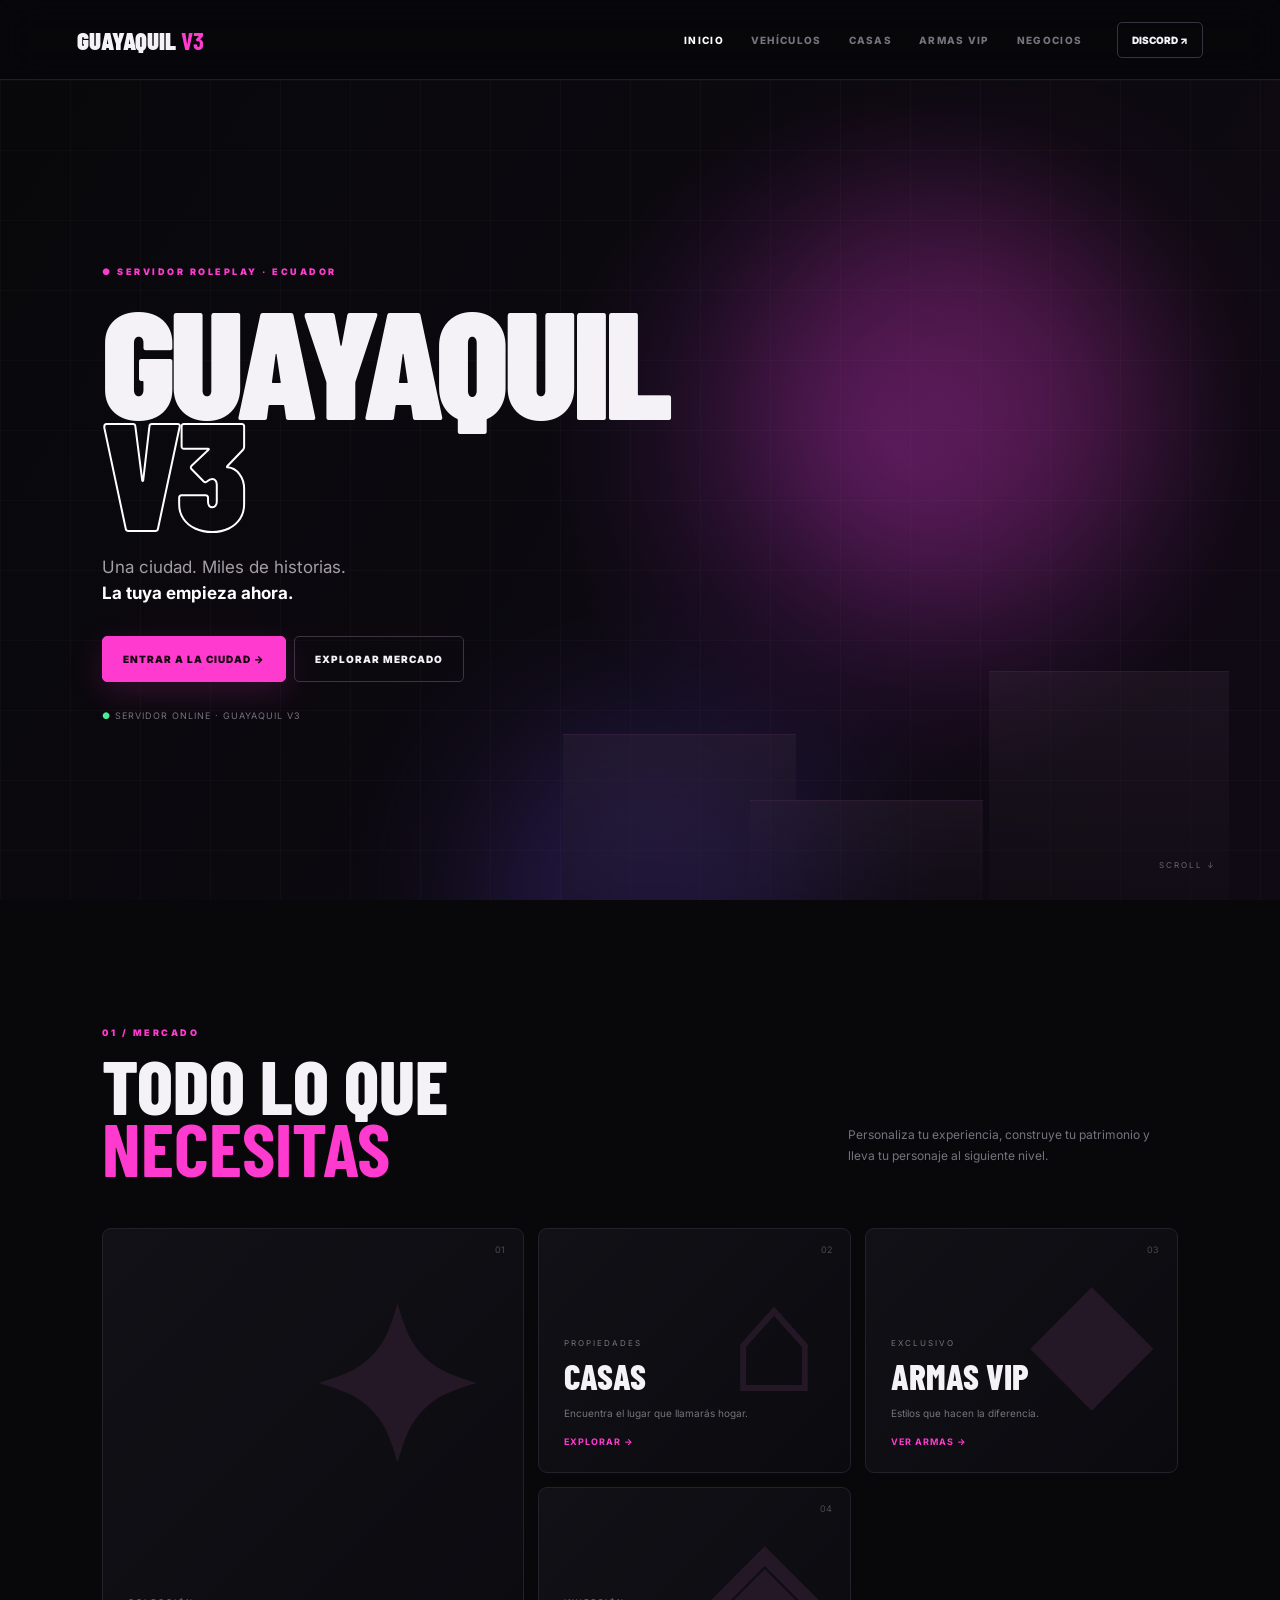
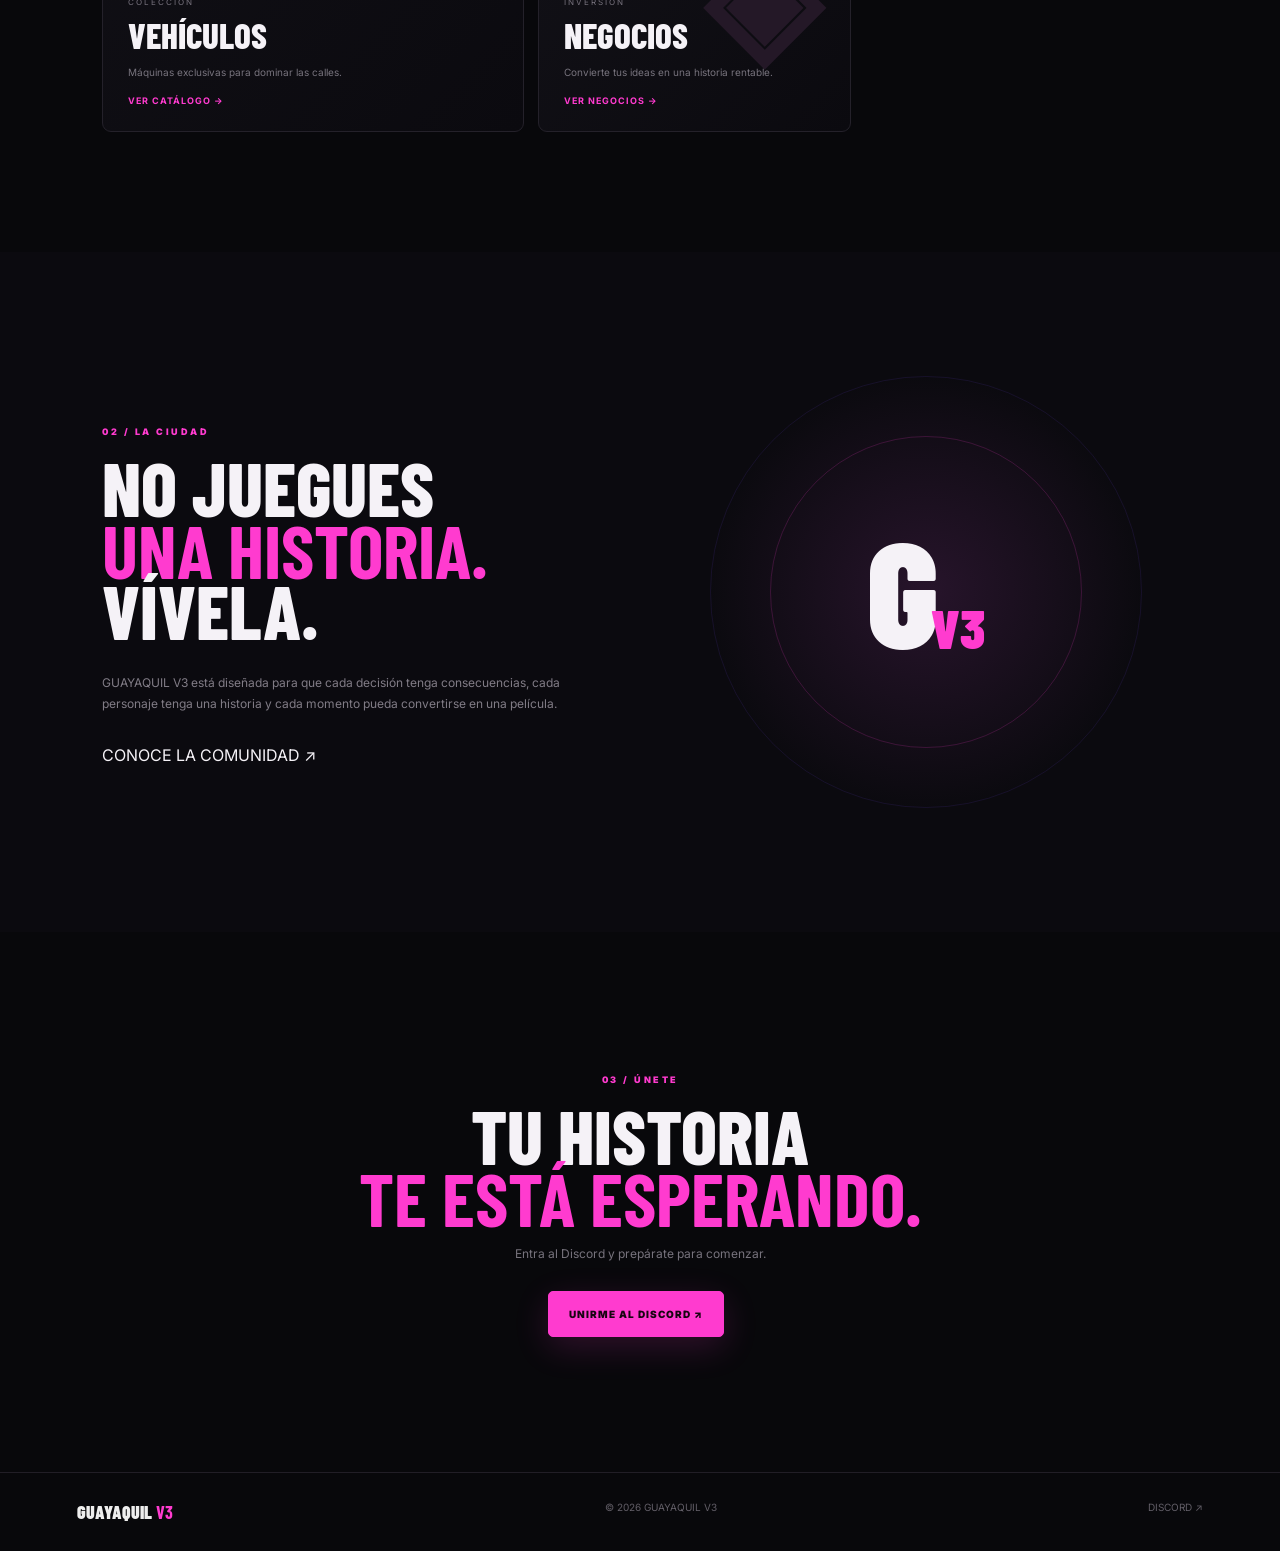
==== index.html @ 7736c621 "Add files via upload" ====
<!doctype html><html lang="es"><head><meta charset="utf-8"><meta name="viewport" content="width=device-width,initial-scale=1"><title>GUAYAQUIL V3 — Tu historia comienza aquí</title><link rel="stylesheet" href="css/style.css"></head><body>
<header class="nav"><a class="logo" href="index.html">GUAYAQUIL <b>V3</b></a><nav><a class="active" href="index.html">INICIO</a><a href="vehiculos.html">VEHÍCULOS</a><a href="casas.html">CASAS</a><a href="armas-vip.html">ARMAS VIP</a><a href="negocios.html">NEGOCIOS</a></nav><a class="discord" href="https://discord.gg/wcqVMVRjY" target="_blank">DISCORD ↗</a></header>
<section class="hero"><div class="grid"></div><div class="orb o1"></div><div class="orb o2"></div><div class="city"><i></i><i></i><i></i></div><div class="heroText"><small>● SERVIDOR ROLEPLAY · ECUADOR</small><h1>GUAYAQUIL<br><em>V3</em></h1><p>Una ciudad. Miles de historias.<br><strong>La tuya empieza ahora.</strong></p><div><a class="btn pink" href="https://discord.gg/wcqVMVRjY" target="_blank">ENTRAR A LA CIUDAD →</a><a class="btn" href="#mercado">EXPLORAR MERCADO</a></div><label>● SERVIDOR ONLINE · GUAYAQUIL V3</label></div><span class="scroll">SCROLL ↓</span></section>
<section class="market" id="mercado"><small>01 / MERCADO</small><div class="title"><h2>TODO LO QUE<br><b>NECESITAS</b></h2><p>Personaliza tu experiencia, construye tu patrimonio y lleva tu personaje al siguiente nivel.</p></div><div class="cards">
<a class="card big" href="vehiculos.html"><span>01</span><i>✦</i><div><small>COLECCIÓN</small><h3>VEHÍCULOS</h3><p>Máquinas exclusivas para dominar las calles.</p><b>VER CATÁLOGO →</b></div></a>
<a class="card" href="casas.html"><span>02</span><i>⌂</i><div><small>PROPIEDADES</small><h3>CASAS</h3><p>Encuentra el lugar que llamarás hogar.</p><b>EXPLORAR →</b></div></a>
<a class="card" href="armas-vip.html"><span>03</span><i>◆</i><div><small>EXCLUSIVO</small><h3>ARMAS VIP</h3><p>Estilos que hacen la diferencia.</p><b>VER ARMAS →</b></div></a>
<a class="card" href="negocios.html"><span>04</span><i>◈</i><div><small>INVERSIÓN</small><h3>NEGOCIOS</h3><p>Convierte tus ideas en una historia rentable.</p><b>VER NEGOCIOS →</b></div></a></div></section>
<section class="story"><div><small>02 / LA CIUDAD</small><h2>NO JUEGUES<br><b>UNA HISTORIA.</b><br>VÍVELA.</h2><p>GUAYAQUIL V3 está diseñada para que cada decisión tenga consecuencias, cada personaje tenga una historia y cada momento pueda convertirse en una película.</p><a href="https://discord.gg/wcqVMVRjY" target="_blank">CONOCE LA COMUNIDAD ↗</a></div><div class="seal"><div>G<span>V3</span></div></div></section>
<section class="cta"><small>03 / ÚNETE</small><h2>TU HISTORIA<br><b>TE ESTÁ ESPERANDO.</b></h2><p>Entra al Discord y prepárate para comenzar.</p><a class="btn pink" href="https://discord.gg/wcqVMVRjY" target="_blank">UNIRME AL DISCORD ↗</a></section>
<footer><strong>GUAYAQUIL <b>V3</b></strong><span>© 2026 GUAYAQUIL V3</span><a href="https://discord.gg/Q2Tde4Y6R" target="_blank">DISCORD ↗</a></footer></body></html>
---- css/style.css ----
@import url('https://fonts.googleapis.com/css2?family=Barlow+Condensed:wght@600;700;800;900&family=Inter:wght@400;600;700;800&display=swap');*{box-sizing:border-box}body{margin:0;background:#08080b;color:#f5f2f7;font-family:Inter,Arial,sans-serif}a{text-decoration:none;color:inherit}.nav{height:80px;padding:0 6%;display:flex;align-items:center;gap:35px;position:sticky;top:0;z-index:20;background:#08080bdd;backdrop-filter:blur(18px);border-bottom:1px solid #211e26}.logo{font:900 25px 'Barlow Condensed';margin-right:auto}.logo b,h1 em,h2 b,.card b,.price b,.mprice b{color:#ff3bcf}.nav nav{display:flex;gap:27px}.nav nav a{font-size:10px;font-weight:800;letter-spacing:1.3px;color:#77737d}.nav nav a:hover,.nav nav .active{color:#fff}.discord{font-size:10px;font-weight:900;border:1px solid #39333d;border-radius:5px;padding:11px 14px}.discord:hover{border-color:#ff3bcf;color:#ff3bcf}.hero{height:calc(100vh - 80px);min-height:650px;position:relative;overflow:hidden;display:flex;align-items:center;padding:0 8%;background:radial-gradient(circle at 70% 45%,#30133d,transparent 35%),linear-gradient(120deg,#08080b,#100a14)}.grid{position:absolute;inset:0;background-image:linear-gradient(#ffffff05 1px,transparent 1px),linear-gradient(90deg,#ffffff05 1px,transparent 1px);background-size:70px 70px}.orb{position:absolute;border-radius:50%;filter:blur(80px);opacity:.22}.o1{width:400px;height:400px;background:#ff3bcf;right:10%;top:15%}.o2{width:350px;height:350px;background:#754cff;right:35%;bottom:-20%}.heroText{position:relative;z-index:3}.heroText>small,.market>small,.story small,.cta small,.head small{color:#ff3bcf;font-size:9px;font-weight:900;letter-spacing:2.5px}.hero h1{font:900 clamp(90px,12vw,175px)/.72 'Barlow Condensed';letter-spacing:-5px;margin:25px 0}.hero h1 em{font-style:normal;color:transparent;-webkit-text-stroke:2px #fff}.hero p{color:#a29da7;font-size:17px;line-height:1.5;margin:30px 0}.hero p strong{color:#fff}.btn{display:inline-block;padding:16px 20px;border:1px solid #3a3540;border-radius:5px;font-size:10px;font-weight:900;letter-spacing:1px;margin-right:8px}.btn.pink{background:#ff3bcf;color:#170511;border-color:#ff3bcf;box-shadow:0 10px 35px #ff3bcf2a}.heroText label{display:block;margin-top:28px;color:#77727c;font-size:9px;letter-spacing:1px}.heroText label:first-letter{color:#48ef99}.scroll{position:absolute;right:5%;bottom:30px;color:#69646d;font-size:8px;letter-spacing:2px}.city{position:absolute;right:4%;bottom:0;width:52%;height:45%;opacity:.28}.city i{position:absolute;bottom:0;background:linear-gradient(#3d2d3e,#17131a);border-top:1px solid #6d456a}.city i:nth-child(1){left:0;width:35%;height:45%}.city i:nth-child(2){left:28%;width:35%;height:27%}.city i:nth-child(3){right:0;width:36%;height:62%}.market{padding:120px 8%}.title{display:flex;justify-content:space-between;align-items:end;margin:15px 0 50px}.title h2,.story h2,.cta h2{font:800 75px/.82 'Barlow Condensed';margin:0}.title p{max-width:330px;color:#77737d;font-size:12px;line-height:1.7}.cards{display:grid;grid-template-columns:1.35fr 1fr 1fr;grid-auto-rows:245px;gap:14px}.card{position:relative;overflow:hidden;border:1px solid #24212a;border-radius:9px;background:linear-gradient(135deg,#121117,#0b0a0f);padding:25px;transition:.25s}.card.big{grid-row:span 2}.card:hover{transform:translateY(-5px);border-color:#60455f}.card>span{position:absolute;right:18px;top:15px;color:#4d4852;font-size:9px}.card>i{position:absolute;right:10%;top:5%;font:900 150px 'Barlow Condensed';font-style:normal;color:#241827}.card.big>i{font-size:210px}.card div{position:absolute;bottom:23px;left:25px}.card div small{color:#77727d;font-size:8px;letter-spacing:2px}.card h3{font:800 35px 'Barlow Condensed';margin:5px 0}.card p{color:#77737d;font-size:10px;max-width:280px}.card b{font-size:9px;letter-spacing:1px}.story{padding:120px 8%;display:grid;grid-template-columns:1fr 1fr;gap:70px;align-items:center;background:#0b0a0f}.story h2{margin:18px 0}.story p{max-width:520px;color:#817c86;font-size:12px;line-height:1.8;margin:30px 0}.story>a{font-size:10px;font-weight:900;border-bottom:1px solid #3b3540;padding-bottom:8px}.seal{height:440px;display:flex;align-items:center;justify-content:center;border-radius:50%;background:radial-gradient(circle,#27142b,#0b0a0f 65%);position:relative}.seal:before,.seal:after{content:"";position:absolute;border:1px solid #ff3bcf2d;border-radius:50%}.seal:before{width:310px;height:310px}.seal:after{width:430px;height:430px;border-color:#754cff1c}.seal div{font:900 150px/.7 'Barlow Condensed';letter-spacing:-8px}.seal span{color:#ff3bcf;font-size:55px;letter-spacing:0}.cta{text-align:center;padding:135px 20px;position:relative;overflow:hidden}.cta h2{margin:18px 0}.cta p{color:#77737d;font-size:12px;margin-bottom:30px}footer{padding:28px 6%;border-top:1px solid #211e26;display:flex;justify-content:space-between;color:#625e67;font-size:10px}footer strong{font:900 18px 'Barlow Condensed';color:#eee}footer strong b{color:#ff3bcf}.head{padding:95px 8% 50px;background:radial-gradient(circle at 50% 0,#30143d,transparent 50%);border-bottom:1px solid #1e1b22}.head h1{font:900 90px 'Barlow Condensed';margin:15px 0 5px}.head p{color:#77737d;font-size:12px}.catalog{padding:40px 8% 100px}.back{font-size:10px;color:#77727d}.products{display:grid;grid-template-columns:repeat(3,1fr);gap:15px;margin-top:25px}.product{border:1px solid #24212a;background:#0e0d12;border-radius:8px;overflow:hidden;cursor:pointer;transition:.25s}.product:hover{transform:translateY(-4px);border-color:#60455f}.prodArt{height:230px;display:flex;align-items:center;justify-content:center;background:radial-gradient(circle,#28162c,#0d0c11);font:900 40px 'Barlow Condensed';text-align:center;color:#3f2441}.prodArt b{color:#ff3bcf}.prodArt small{position:absolute;margin-top:-190px;margin-left:190px;font:700 7px Inter;color:#777;letter-spacing:2px}.prodInfo{padding:19px}.prodInfo>small{color:#ff3bcf;font-size:8px;font-weight:900;letter-spacing:2px}.prodInfo h3{font:800 25px/1 'Barlow Condensed';min-height:48px}.prodInfo p{color:#77737d;font-size:10px;line-height:1.5;min-height:30px}.prodInfo>strong{font-size:9px;letter-spacing:1px}.price{font-size:19px}.price s{color:#55515d;font-size:13px;margin-right:7px}.modal{position:fixed;inset:0;z-index:100;display:flex;align-items:center;justify-content:center}.hidden{display:none}.shade{position:absolute;inset:0;background:#000d;backdrop-filter:blur(10px)}.modalBox{position:relative;z-index:2;width:min(850px,92%);display:grid;grid-template-columns:1fr 1fr;background:#111016;border:1px solid #38313c;border-radius:10px;overflow:hidden}.modalBox>div:last-child{padding:45px}.modalArt{min-height:400px;display:flex;align-items:center;justify-content:center;font:900 130px 'Barlow Condensed';color:#3e2140;background:radial-gradient(circle,#29152e,#0d0c11)}.modalArt span{color:#ff3bcf;font-size:50px}.modalBox h2{font:800 40px/1 'Barlow Condensed'}.modalBox p{color:#88828c;font-size:12px;line-height:1.7}.mprice{font-size:23px}.mprice s{color:#55515d;font-size:14px;margin-right:8px}.modalBox button{position:absolute;right:12px;top:12px;border:1px solid #48404c;background:#111;color:#fff;border-radius:50%;width:32px;height:32px;font-size:20px}@media(max-width:900px){.nav nav{display:none}.cards,.products{grid-template-columns:1fr 1fr}.card.big{grid-row:auto}.story{grid-template-columns:1fr}.seal{display:none}}@media(max-width:600px){.hero{padding:0 7%}.hero h1{font-size:82px}.market,.story{padding:80px 6%}.title{display:block}.title h2,.story h2,.cta h2{font-size:57px}.cards,.products{grid-template-columns:1fr}.head{padding:70px 6% 40px}.head h1{font-size:70px}.catalog{padding:35px 6% 70px}.modalBox{grid-template-columns:1fr}.modalArt{min-height:220px}.modalBox>div:last-child{padding:28px}footer{flex-direction:column;gap:12px;text-align:center}}
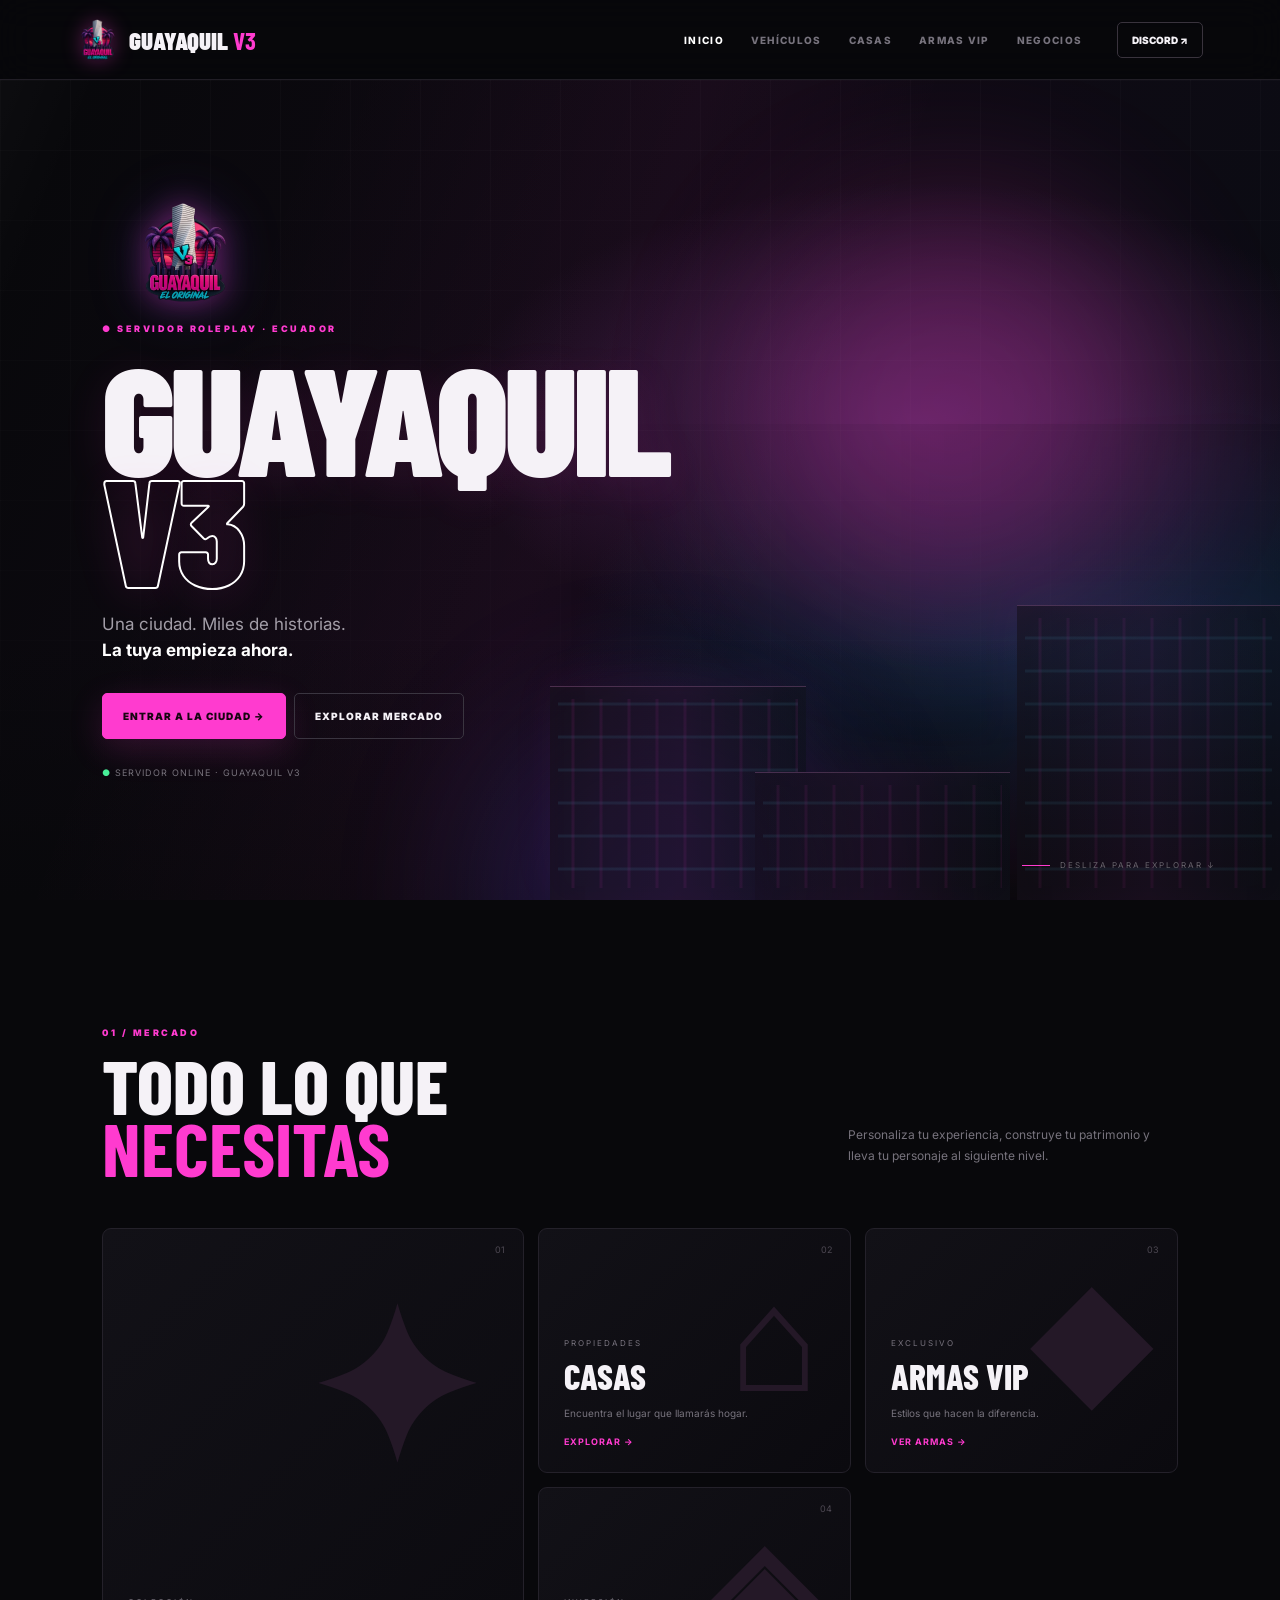
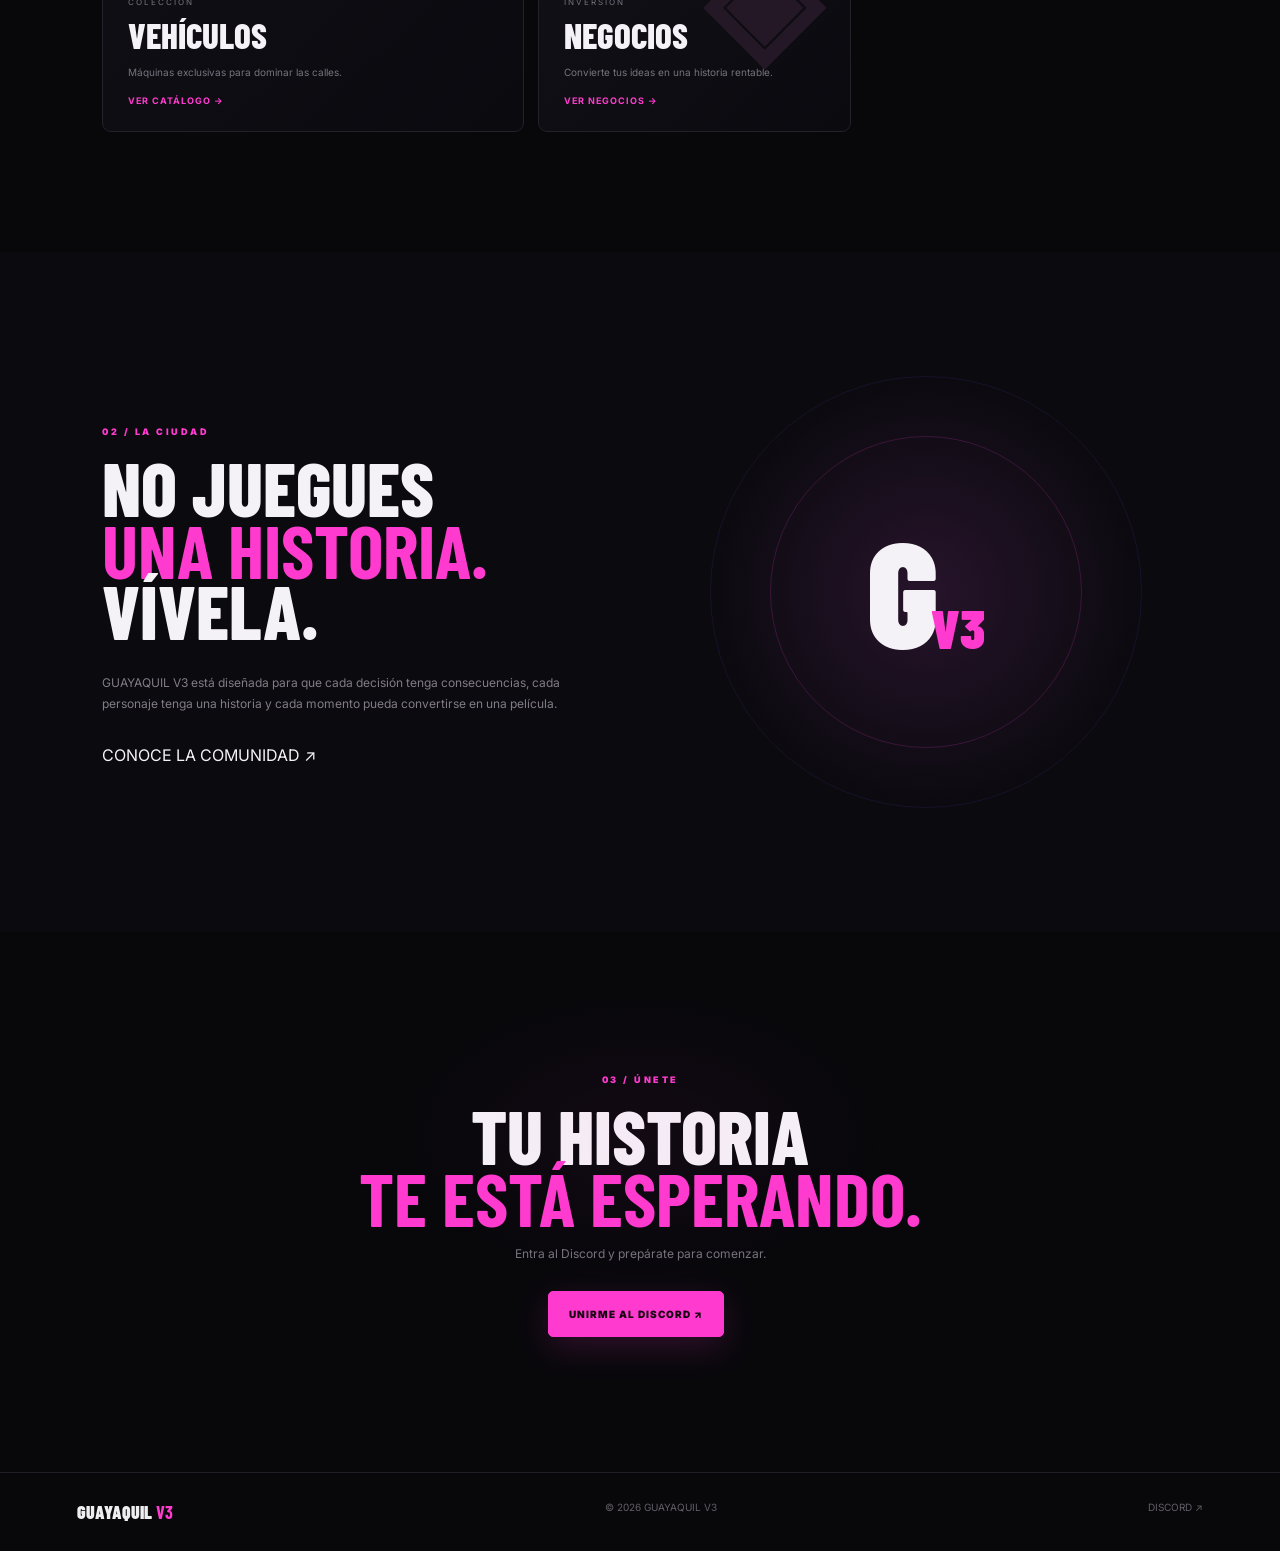
==== commit 02862e32: "Add files via upload" ====
--- a/index.html
+++ b/index.html
@@ -1,6 +1,6 @@
 <!doctype html><html lang="es"><head><meta charset="utf-8"><meta name="viewport" content="width=device-width,initial-scale=1"><title>GUAYAQUIL V3 — Tu historia comienza aquí</title><link rel="stylesheet" href="css/style.css"></head><body>
-<header class="nav"><a class="logo" href="index.html">GUAYAQUIL <b>V3</b></a><nav><a class="active" href="index.html">INICIO</a><a href="vehiculos.html">VEHÍCULOS</a><a href="casas.html">CASAS</a><a href="armas-vip.html">ARMAS VIP</a><a href="negocios.html">NEGOCIOS</a></nav><a class="discord" href="https://discord.gg/wcqVMVRjY" target="_blank">DISCORD ↗</a></header>
-<section class="hero"><div class="grid"></div><div class="orb o1"></div><div class="orb o2"></div><div class="city"><i></i><i></i><i></i></div><div class="heroText"><small>● SERVIDOR ROLEPLAY · ECUADOR</small><h1>GUAYAQUIL<br><em>V3</em></h1><p>Una ciudad. Miles de historias.<br><strong>La tuya empieza ahora.</strong></p><div><a class="btn pink" href="https://discord.gg/wcqVMVRjY" target="_blank">ENTRAR A LA CIUDAD →</a><a class="btn" href="#mercado">EXPLORAR MERCADO</a></div><label>● SERVIDOR ONLINE · GUAYAQUIL V3</label></div><span class="scroll">SCROLL ↓</span></section>
+<header class="nav"><a class="logo" href="index.html" aria-label="Guayaquil V3 inicio"><img src="assets/logo-guayaquil-v3.png" alt="Logo oficial Guayaquil V3"><span>GUAYAQUIL <b>V3</b></span></a><nav><a class="active" href="index.html">INICIO</a><a href="vehiculos.html">VEHÍCULOS</a><a href="casas.html">CASAS</a><a href="armas-vip.html">ARMAS VIP</a><a href="negocios.html">NEGOCIOS</a></nav><a class="discord" href="https://discord.gg/wcqVMVRjY" target="_blank">DISCORD ↗</a></header>
+<section class="hero"><div class="grid"></div><div class="orb o1"></div><div class="orb o2"></div><div class="city"><i></i><i></i><i></i></div><div class="heroText"><div class="heroBrand"><img src="assets/logo-guayaquil-v3.png" alt="GUAYAQUIL V3 — El Original"></div><small>● SERVIDOR ROLEPLAY · ECUADOR</small><h1>GUAYAQUIL<br><em>V3</em></h1><p>Una ciudad. Miles de historias.<br><strong>La tuya empieza ahora.</strong></p><div><a class="btn pink" href="https://discord.gg/wcqVMVRjY" target="_blank">ENTRAR A LA CIUDAD →</a><a class="btn" href="#mercado">EXPLORAR MERCADO</a></div><label>● SERVIDOR ONLINE · GUAYAQUIL V3</label></div><span class="scroll"><i></i> DESLIZA PARA EXPLORAR ↓</span></section>
 <section class="market" id="mercado"><small>01 / MERCADO</small><div class="title"><h2>TODO LO QUE<br><b>NECESITAS</b></h2><p>Personaliza tu experiencia, construye tu patrimonio y lleva tu personaje al siguiente nivel.</p></div><div class="cards">
 <a class="card big" href="vehiculos.html"><span>01</span><i>✦</i><div><small>COLECCIÓN</small><h3>VEHÍCULOS</h3><p>Máquinas exclusivas para dominar las calles.</p><b>VER CATÁLOGO →</b></div></a>
 <a class="card" href="casas.html"><span>02</span><i>⌂</i><div><small>PROPIEDADES</small><h3>CASAS</h3><p>Encuentra el lugar que llamarás hogar.</p><b>EXPLORAR →</b></div></a>
--- a/css/style.css
+++ b/css/style.css
@@ -1 +1,41 @@
-@import url('https://fonts.googleapis.com/css2?family=Barlow+Condensed:wght@600;700;800;900&family=Inter:wght@400;600;700;800&display=swap');*{box-sizing:border-box}body{margin:0;background:#08080b;color:#f5f2f7;font-family:Inter,Arial,sans-serif}a{text-decoration:none;color:inherit}.nav{height:80px;padding:0 6%;display:flex;align-items:center;gap:35px;position:sticky;top:0;z-index:20;background:#08080bdd;backdrop-filter:blur(18px);border-bottom:1px solid #211e26}.logo{font:900 25px 'Barlow Condensed';margin-right:auto}.logo b,h1 em,h2 b,.card b,.price b,.mprice b{color:#ff3bcf}.nav nav{display:flex;gap:27px}.nav nav a{font-size:10px;font-weight:800;letter-spacing:1.3px;color:#77737d}.nav nav a:hover,.nav nav .active{color:#fff}.discord{font-size:10px;font-weight:900;border:1px solid #39333d;border-radius:5px;padding:11px 14px}.discord:hover{border-color:#ff3bcf;color:#ff3bcf}.hero{height:calc(100vh - 80px);min-height:650px;position:relative;overflow:hidden;display:flex;align-items:center;padding:0 8%;background:radial-gradient(circle at 70% 45%,#30133d,transparent 35%),linear-gradient(120deg,#08080b,#100a14)}.grid{position:absolute;inset:0;background-image:linear-gradient(#ffffff05 1px,transparent 1px),linear-gradient(90deg,#ffffff05 1px,transparent 1px);background-size:70px 70px}.orb{position:absolute;border-radius:50%;filter:blur(80px);opacity:.22}.o1{width:400px;height:400px;background:#ff3bcf;right:10%;top:15%}.o2{width:350px;height:350px;background:#754cff;right:35%;bottom:-20%}.heroText{position:relative;z-index:3}.heroText>small,.market>small,.story small,.cta small,.head small{color:#ff3bcf;font-size:9px;font-weight:900;letter-spacing:2.5px}.hero h1{font:900 clamp(90px,12vw,175px)/.72 'Barlow Condensed';letter-spacing:-5px;margin:25px 0}.hero h1 em{font-style:normal;color:transparent;-webkit-text-stroke:2px #fff}.hero p{color:#a29da7;font-size:17px;line-height:1.5;margin:30px 0}.hero p strong{color:#fff}.btn{display:inline-block;padding:16px 20px;border:1px solid #3a3540;border-radius:5px;font-size:10px;font-weight:900;letter-spacing:1px;margin-right:8px}.btn.pink{background:#ff3bcf;color:#170511;border-color:#ff3bcf;box-shadow:0 10px 35px #ff3bcf2a}.heroText label{display:block;margin-top:28px;color:#77727c;font-size:9px;letter-spacing:1px}.heroText label:first-letter{color:#48ef99}.scroll{position:absolute;right:5%;bottom:30px;color:#69646d;font-size:8px;letter-spacing:2px}.city{position:absolute;right:4%;bottom:0;width:52%;height:45%;opacity:.28}.city i{position:absolute;bottom:0;background:linear-gradient(#3d2d3e,#17131a);border-top:1px solid #6d456a}.city i:nth-child(1){left:0;width:35%;height:45%}.city i:nth-child(2){left:28%;width:35%;height:27%}.city i:nth-child(3){right:0;width:36%;height:62%}.market{padding:120px 8%}.title{display:flex;justify-content:space-between;align-items:end;margin:15px 0 50px}.title h2,.story h2,.cta h2{font:800 75px/.82 'Barlow Condensed';margin:0}.title p{max-width:330px;color:#77737d;font-size:12px;line-height:1.7}.cards{display:grid;grid-template-columns:1.35fr 1fr 1fr;grid-auto-rows:245px;gap:14px}.card{position:relative;overflow:hidden;border:1px solid #24212a;border-radius:9px;background:linear-gradient(135deg,#121117,#0b0a0f);padding:25px;transition:.25s}.card.big{grid-row:span 2}.card:hover{transform:translateY(-5px);border-color:#60455f}.card>span{position:absolute;right:18px;top:15px;color:#4d4852;font-size:9px}.card>i{position:absolute;right:10%;top:5%;font:900 150px 'Barlow Condensed';font-style:normal;color:#241827}.card.big>i{font-size:210px}.card div{position:absolute;bottom:23px;left:25px}.card div small{color:#77727d;font-size:8px;letter-spacing:2px}.card h3{font:800 35px 'Barlow Condensed';margin:5px 0}.card p{color:#77737d;font-size:10px;max-width:280px}.card b{font-size:9px;letter-spacing:1px}.story{padding:120px 8%;display:grid;grid-template-columns:1fr 1fr;gap:70px;align-items:center;background:#0b0a0f}.story h2{margin:18px 0}.story p{max-width:520px;color:#817c86;font-size:12px;line-height:1.8;margin:30px 0}.story>a{font-size:10px;font-weight:900;border-bottom:1px solid #3b3540;padding-bottom:8px}.seal{height:440px;display:flex;align-items:center;justify-content:center;border-radius:50%;background:radial-gradient(circle,#27142b,#0b0a0f 65%);position:relative}.seal:before,.seal:after{content:"";position:absolute;border:1px solid #ff3bcf2d;border-radius:50%}.seal:before{width:310px;height:310px}.seal:after{width:430px;height:430px;border-color:#754cff1c}.seal div{font:900 150px/.7 'Barlow Condensed';letter-spacing:-8px}.seal span{color:#ff3bcf;font-size:55px;letter-spacing:0}.cta{text-align:center;padding:135px 20px;position:relative;overflow:hidden}.cta h2{margin:18px 0}.cta p{color:#77737d;font-size:12px;margin-bottom:30px}footer{padding:28px 6%;border-top:1px solid #211e26;display:flex;justify-content:space-between;color:#625e67;font-size:10px}footer strong{font:900 18px 'Barlow Condensed';color:#eee}footer strong b{color:#ff3bcf}.head{padding:95px 8% 50px;background:radial-gradient(circle at 50% 0,#30143d,transparent 50%);border-bottom:1px solid #1e1b22}.head h1{font:900 90px 'Barlow Condensed';margin:15px 0 5px}.head p{color:#77737d;font-size:12px}.catalog{padding:40px 8% 100px}.back{font-size:10px;color:#77727d}.products{display:grid;grid-template-columns:repeat(3,1fr);gap:15px;margin-top:25px}.product{border:1px solid #24212a;background:#0e0d12;border-radius:8px;overflow:hidden;cursor:pointer;transition:.25s}.product:hover{transform:translateY(-4px);border-color:#60455f}.prodArt{height:230px;display:flex;align-items:center;justify-content:center;background:radial-gradient(circle,#28162c,#0d0c11);font:900 40px 'Barlow Condensed';text-align:center;color:#3f2441}.prodArt b{color:#ff3bcf}.prodArt small{position:absolute;margin-top:-190px;margin-left:190px;font:700 7px Inter;color:#777;letter-spacing:2px}.prodInfo{padding:19px}.prodInfo>small{color:#ff3bcf;font-size:8px;font-weight:900;letter-spacing:2px}.prodInfo h3{font:800 25px/1 'Barlow Condensed';min-height:48px}.prodInfo p{color:#77737d;font-size:10px;line-height:1.5;min-height:30px}.prodInfo>strong{font-size:9px;letter-spacing:1px}.price{font-size:19px}.price s{color:#55515d;font-size:13px;margin-right:7px}.modal{position:fixed;inset:0;z-index:100;display:flex;align-items:center;justify-content:center}.hidden{display:none}.shade{position:absolute;inset:0;background:#000d;backdrop-filter:blur(10px)}.modalBox{position:relative;z-index:2;width:min(850px,92%);display:grid;grid-template-columns:1fr 1fr;background:#111016;border:1px solid #38313c;border-radius:10px;overflow:hidden}.modalBox>div:last-child{padding:45px}.modalArt{min-height:400px;display:flex;align-items:center;justify-content:center;font:900 130px 'Barlow Condensed';color:#3e2140;background:radial-gradient(circle,#29152e,#0d0c11)}.modalArt span{color:#ff3bcf;font-size:50px}.modalBox h2{font:800 40px/1 'Barlow Condensed'}.modalBox p{color:#88828c;font-size:12px;line-height:1.7}.mprice{font-size:23px}.mprice s{color:#55515d;font-size:14px;margin-right:8px}.modalBox button{position:absolute;right:12px;top:12px;border:1px solid #48404c;background:#111;color:#fff;border-radius:50%;width:32px;height:32px;font-size:20px}@media(max-width:900px){.nav nav{display:none}.cards,.products{grid-template-columns:1fr 1fr}.card.big{grid-row:auto}.story{grid-template-columns:1fr}.seal{display:none}}@media(max-width:600px){.hero{padding:0 7%}.hero h1{font-size:82px}.market,.story{padding:80px 6%}.title{display:block}.title h2,.story h2,.cta h2{font-size:57px}.cards,.products{grid-template-columns:1fr}.head{padding:70px 6% 40px}.head h1{font-size:70px}.catalog{padding:35px 6% 70px}.modalBox{grid-template-columns:1fr}.modalArt{min-height:220px}.modalBox>div:last-child{padding:28px}footer{flex-direction:column;gap:12px;text-align:center}}+@import url('https://fonts.googleapis.com/css2?family=Barlow+Condensed:wght@600;700;800;900&family=Inter:wght@400;600;700;800&display=swap');*{box-sizing:border-box}body{margin:0;background:#08080b;color:#f5f2f7;font-family:Inter,Arial,sans-serif}a{text-decoration:none;color:inherit}.nav{height:80px;padding:0 6%;display:flex;align-items:center;gap:35px;position:sticky;top:0;z-index:20;background:#08080bdd;backdrop-filter:blur(18px);border-bottom:1px solid #211e26}.logo{font:900 25px 'Barlow Condensed';margin-right:auto}.logo b,h1 em,h2 b,.card b,.price b,.mprice b{color:#ff3bcf}.nav nav{display:flex;gap:27px}.nav nav a{font-size:10px;font-weight:800;letter-spacing:1.3px;color:#77737d}.nav nav a:hover,.nav nav .active{color:#fff}.discord{font-size:10px;font-weight:900;border:1px solid #39333d;border-radius:5px;padding:11px 14px}.discord:hover{border-color:#ff3bcf;color:#ff3bcf}.hero{height:calc(100vh - 80px);min-height:650px;position:relative;overflow:hidden;display:flex;align-items:center;padding:0 8%;background:radial-gradient(circle at 70% 45%,#30133d,transparent 35%),linear-gradient(120deg,#08080b,#100a14)}.grid{position:absolute;inset:0;background-image:linear-gradient(#ffffff05 1px,transparent 1px),linear-gradient(90deg,#ffffff05 1px,transparent 1px);background-size:70px 70px}.orb{position:absolute;border-radius:50%;filter:blur(80px);opacity:.22}.o1{width:400px;height:400px;background:#ff3bcf;right:10%;top:15%}.o2{width:350px;height:350px;background:#754cff;right:35%;bottom:-20%}.heroText{position:relative;z-index:3}.heroText>small,.market>small,.story small,.cta small,.head small{color:#ff3bcf;font-size:9px;font-weight:900;letter-spacing:2.5px}.hero h1{font:900 clamp(90px,12vw,175px)/.72 'Barlow Condensed';letter-spacing:-5px;margin:25px 0}.hero h1 em{font-style:normal;color:transparent;-webkit-text-stroke:2px #fff}.hero p{color:#a29da7;font-size:17px;line-height:1.5;margin:30px 0}.hero p strong{color:#fff}.btn{display:inline-block;padding:16px 20px;border:1px solid #3a3540;border-radius:5px;font-size:10px;font-weight:900;letter-spacing:1px;margin-right:8px}.btn.pink{background:#ff3bcf;color:#170511;border-color:#ff3bcf;box-shadow:0 10px 35px #ff3bcf2a}.heroText label{display:block;margin-top:28px;color:#77727c;font-size:9px;letter-spacing:1px}.heroText label:first-letter{color:#48ef99}.scroll{position:absolute;right:5%;bottom:30px;color:#69646d;font-size:8px;letter-spacing:2px}.city{position:absolute;right:4%;bottom:0;width:52%;height:45%;opacity:.28}.city i{position:absolute;bottom:0;background:linear-gradient(#3d2d3e,#17131a);border-top:1px solid #6d456a}.city i:nth-child(1){left:0;width:35%;height:45%}.city i:nth-child(2){left:28%;width:35%;height:27%}.city i:nth-child(3){right:0;width:36%;height:62%}.market{padding:120px 8%}.title{display:flex;justify-content:space-between;align-items:end;margin:15px 0 50px}.title h2,.story h2,.cta h2{font:800 75px/.82 'Barlow Condensed';margin:0}.title p{max-width:330px;color:#77737d;font-size:12px;line-height:1.7}.cards{display:grid;grid-template-columns:1.35fr 1fr 1fr;grid-auto-rows:245px;gap:14px}.card{position:relative;overflow:hidden;border:1px solid #24212a;border-radius:9px;background:linear-gradient(135deg,#121117,#0b0a0f);padding:25px;transition:.25s}.card.big{grid-row:span 2}.card:hover{transform:translateY(-5px);border-color:#60455f}.card>span{position:absolute;right:18px;top:15px;color:#4d4852;font-size:9px}.card>i{position:absolute;right:10%;top:5%;font:900 150px 'Barlow Condensed';font-style:normal;color:#241827}.card.big>i{font-size:210px}.card div{position:absolute;bottom:23px;left:25px}.card div small{color:#77727d;font-size:8px;letter-spacing:2px}.card h3{font:800 35px 'Barlow Condensed';margin:5px 0}.card p{color:#77737d;font-size:10px;max-width:280px}.card b{font-size:9px;letter-spacing:1px}.story{padding:120px 8%;display:grid;grid-template-columns:1fr 1fr;gap:70px;align-items:center;background:#0b0a0f}.story h2{margin:18px 0}.story p{max-width:520px;color:#817c86;font-size:12px;line-height:1.8;margin:30px 0}.story>a{font-size:10px;font-weight:900;border-bottom:1px solid #3b3540;padding-bottom:8px}.seal{height:440px;display:flex;align-items:center;justify-content:center;border-radius:50%;background:radial-gradient(circle,#27142b,#0b0a0f 65%);position:relative}.seal:before,.seal:after{content:"";position:absolute;border:1px solid #ff3bcf2d;border-radius:50%}.seal:before{width:310px;height:310px}.seal:after{width:430px;height:430px;border-color:#754cff1c}.seal div{font:900 150px/.7 'Barlow Condensed';letter-spacing:-8px}.seal span{color:#ff3bcf;font-size:55px;letter-spacing:0}.cta{text-align:center;padding:135px 20px;position:relative;overflow:hidden}.cta h2{margin:18px 0}.cta p{color:#77737d;font-size:12px;margin-bottom:30px}footer{padding:28px 6%;border-top:1px solid #211e26;display:flex;justify-content:space-between;color:#625e67;font-size:10px}footer strong{font:900 18px 'Barlow Condensed';color:#eee}footer strong b{color:#ff3bcf}.head{padding:95px 8% 50px;background:radial-gradient(circle at 50% 0,#30143d,transparent 50%);border-bottom:1px solid #1e1b22}.head h1{font:900 90px 'Barlow Condensed';margin:15px 0 5px}.head p{color:#77737d;font-size:12px}.catalog{padding:40px 8% 100px}.back{font-size:10px;color:#77727d}.products{display:grid;grid-template-columns:repeat(3,1fr);gap:15px;margin-top:25px}.product{border:1px solid #24212a;background:#0e0d12;border-radius:8px;overflow:hidden;cursor:pointer;transition:.25s}.product:hover{transform:translateY(-4px);border-color:#60455f}.prodArt{height:230px;display:flex;align-items:center;justify-content:center;background:radial-gradient(circle,#28162c,#0d0c11);font:900 40px 'Barlow Condensed';text-align:center;color:#3f2441}.prodArt b{color:#ff3bcf}.prodArt small{position:absolute;margin-top:-190px;margin-left:190px;font:700 7px Inter;color:#777;letter-spacing:2px}.prodInfo{padding:19px}.prodInfo>small{color:#ff3bcf;font-size:8px;font-weight:900;letter-spacing:2px}.prodInfo h3{font:800 25px/1 'Barlow Condensed';min-height:48px}.prodInfo p{color:#77737d;font-size:10px;line-height:1.5;min-height:30px}.prodInfo>strong{font-size:9px;letter-spacing:1px}.price{font-size:19px}.price s{color:#55515d;font-size:13px;margin-right:7px}.modal{position:fixed;inset:0;z-index:100;display:flex;align-items:center;justify-content:center}.hidden{display:none}.shade{position:absolute;inset:0;background:#000d;backdrop-filter:blur(10px)}.modalBox{position:relative;z-index:2;width:min(850px,92%);display:grid;grid-template-columns:1fr 1fr;background:#111016;border:1px solid #38313c;border-radius:10px;overflow:hidden}.modalBox>div:last-child{padding:45px}.modalArt{min-height:400px;display:flex;align-items:center;justify-content:center;font:900 130px 'Barlow Condensed';color:#3e2140;background:radial-gradient(circle,#29152e,#0d0c11)}.modalArt span{color:#ff3bcf;font-size:50px}.modalBox h2{font:800 40px/1 'Barlow Condensed'}.modalBox p{color:#88828c;font-size:12px;line-height:1.7}.mprice{font-size:23px}.mprice s{color:#55515d;font-size:14px;margin-right:8px}.modalBox button{position:absolute;right:12px;top:12px;border:1px solid #48404c;background:#111;color:#fff;border-radius:50%;width:32px;height:32px;font-size:20px}@media(max-width:900px){.nav nav{display:none}.cards,.products{grid-template-columns:1fr 1fr}.card.big{grid-row:auto}.story{grid-template-columns:1fr}.seal{display:none}}@media(max-width:600px){.hero{padding:0 7%}.hero h1{font-size:82px}.market,.story{padding:80px 6%}.title{display:block}.title h2,.story h2,.cta h2{font-size:57px}.cards,.products{grid-template-columns:1fr}.head{padding:70px 6% 40px}.head h1{font-size:70px}.catalog{padding:35px 6% 70px}.modalBox{grid-template-columns:1fr}.modalArt{min-height:220px}.modalBox>div:last-child{padding:28px}footer{flex-direction:column;gap:12px;text-align:center}}
+/* GUAYAQUIL V3 — portada cinematográfica (mejoras progresivas) */
+html{scroll-behavior:smooth}
+.nav{transition:background .35s,border-color .35s}
+.logo{display:flex;align-items:center;gap:10px}
+.logo img{width:42px;height:42px;object-fit:contain;filter:drop-shadow(0 0 10px #ff3bcf55)}
+.hero{isolation:isolate;background:radial-gradient(ellipse at 72% 42%,#44204f 0%,transparent 36%),radial-gradient(ellipse at 85% 70%,#112c48 0%,transparent 34%),linear-gradient(115deg,#08080b 5%,#100a14 48%,#090c13 100%)}
+.hero:before{content:"";position:absolute;inset:0;z-index:-1;pointer-events:none;background:linear-gradient(110deg,transparent 20%,#ff3bcf0b 45%,transparent 60%),linear-gradient(0deg,#08080b 0%,transparent 32%);animation:cinemaBreath 9s ease-in-out infinite alternate}
+.hero:after{content:"";position:absolute;z-index:1;pointer-events:none;top:-30%;left:-30%;width:24%;height:160%;transform:rotate(22deg);background:linear-gradient(90deg,transparent,#ffffff08,transparent);animation:lightSweep 12s ease-in-out infinite}
+.grid{mask-image:linear-gradient(to bottom,#000 0%,#0009 65%,transparent 100%);animation:gridDrift 35s linear infinite}
+.orb{will-change:transform;animation:orbFloat 10s ease-in-out infinite alternate}
+.o2{animation-delay:-4s}
+.city{opacity:.62;filter:drop-shadow(0 -8px 24px #ff3bcf12);width:57%;height:58%;right:0}
+.city:before{content:"";position:absolute;inset:0;background:linear-gradient(90deg,transparent,#08080b33);z-index:2}
+.city i{background:linear-gradient(90deg,#15111b,#25142d 50%,#10131d);box-shadow:inset 0 0 25px #ff3bcf08}
+.city i:after{content:"";position:absolute;inset:12px 8px;background:repeating-linear-gradient(90deg,transparent 0 13px,#ff3bcf30 14px 16px,transparent 17px 28px),repeating-linear-gradient(0deg,transparent 0 17px,#64dfff35 18px 20px,transparent 21px 33px);opacity:.65}
+.heroText{animation:heroRise .9s cubic-bezier(.2,.75,.25,1) both}
+.heroBrand{width:clamp(100px,13vw,175px);height:clamp(70px,8vw,110px);margin-bottom:12px;animation:brandFloat 5s ease-in-out infinite}
+.heroBrand img{width:100%;height:100%;object-fit:contain;filter:drop-shadow(0 0 15px #ff3bcf5a) drop-shadow(0 0 26px #754cff40)}
+.hero h1{text-shadow:0 8px 45px #ff3bcf19}
+.btn,.discord,.card{transition:transform .3s ease,border-color .3s ease,box-shadow .3s ease,background .3s ease}
+.btn:hover{transform:translateY(-3px);border-color:#ff3bcf;box-shadow:0 12px 35px #ff3bcf28}
+.btn.pink:hover{background:#ff68dc;box-shadow:0 0 28px #ff3bcf65,0 12px 35px #ff3bcf22}
+.discord:hover{box-shadow:0 0 22px #ff3bcf20}
+.scroll{display:flex;align-items:center;gap:10px}
+.scroll i{display:inline-block;width:28px;height:1px;background:#ff3bcf;animation:scrollPulse 1.8s ease-in-out infinite}
+.card:hover{box-shadow:0 18px 55px #0008,0 0 0 1px #ff3bcf12}
+.story .seal{animation:sealGlow 7s ease-in-out infinite alternate}
+.cta:before{content:"";position:absolute;left:50%;top:10%;width:500px;height:300px;transform:translateX(-50%);background:radial-gradient(ellipse,#ff3bcf0c,transparent 70%);pointer-events:none}
+.market,.story,.cta{animation:sectionReveal .7s ease both}
+@keyframes heroRise{from{opacity:0;transform:translateY(22px)}to{opacity:1;transform:translateY(0)}}
+@keyframes brandFloat{0%,100%{transform:translateY(0)}50%{transform:translateY(-7px)}}
+@keyframes orbFloat{from{transform:translate3d(0,-8px,0) scale(.96)}to{transform:translate3d(-22px,18px,0) scale(1.06)}}
+@keyframes cinemaBreath{from{opacity:.45}to{opacity:1}}
+@keyframes lightSweep{0%,65%{left:-35%;opacity:0}72%{opacity:1}100%{left:130%;opacity:0}}
+@keyframes gridDrift{from{background-position:0 0}to{background-position:70px 70px}}
+@keyframes scrollPulse{0%,100%{opacity:.35;transform:scaleX(.7);transform-origin:left}50%{opacity:1;transform:scaleX(1);transform-origin:left}}
+@keyframes sealGlow{from{filter:drop-shadow(0 0 0 #ff3bcf00)}to{filter:drop-shadow(0 0 24px #ff3bcf17)}}
+@keyframes sectionReveal{from{opacity:.92}to{opacity:1}}
+@media(prefers-reduced-motion:reduce){*,*::before,*::after{animation-duration:.01ms!important;animation-iteration-count:1!important;scroll-behavior:auto!important;transition-duration:.01ms!important}}
+@media(max-width:600px){.logo img{width:34px;height:34px}.heroBrand{width:100px;height:70px}.city{width:100%;height:38%;opacity:.38}.hero:after{display:none}}
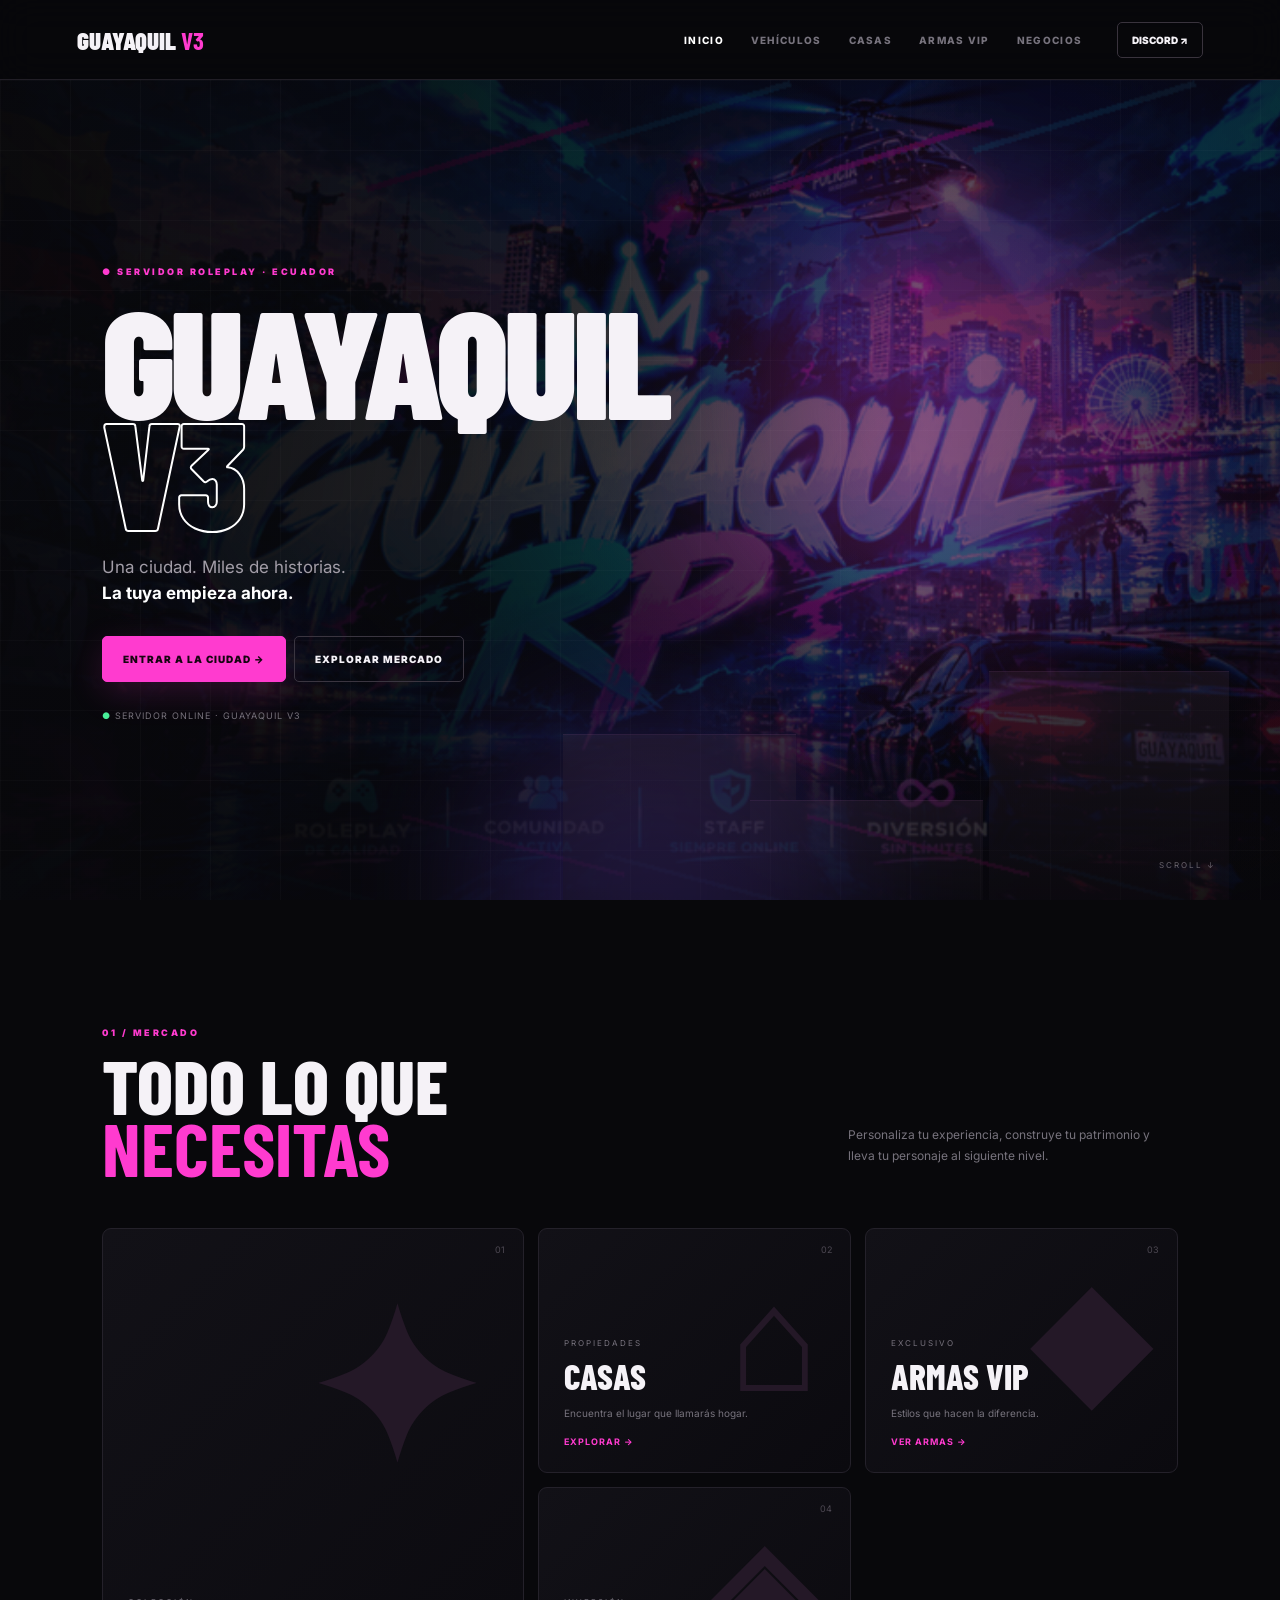
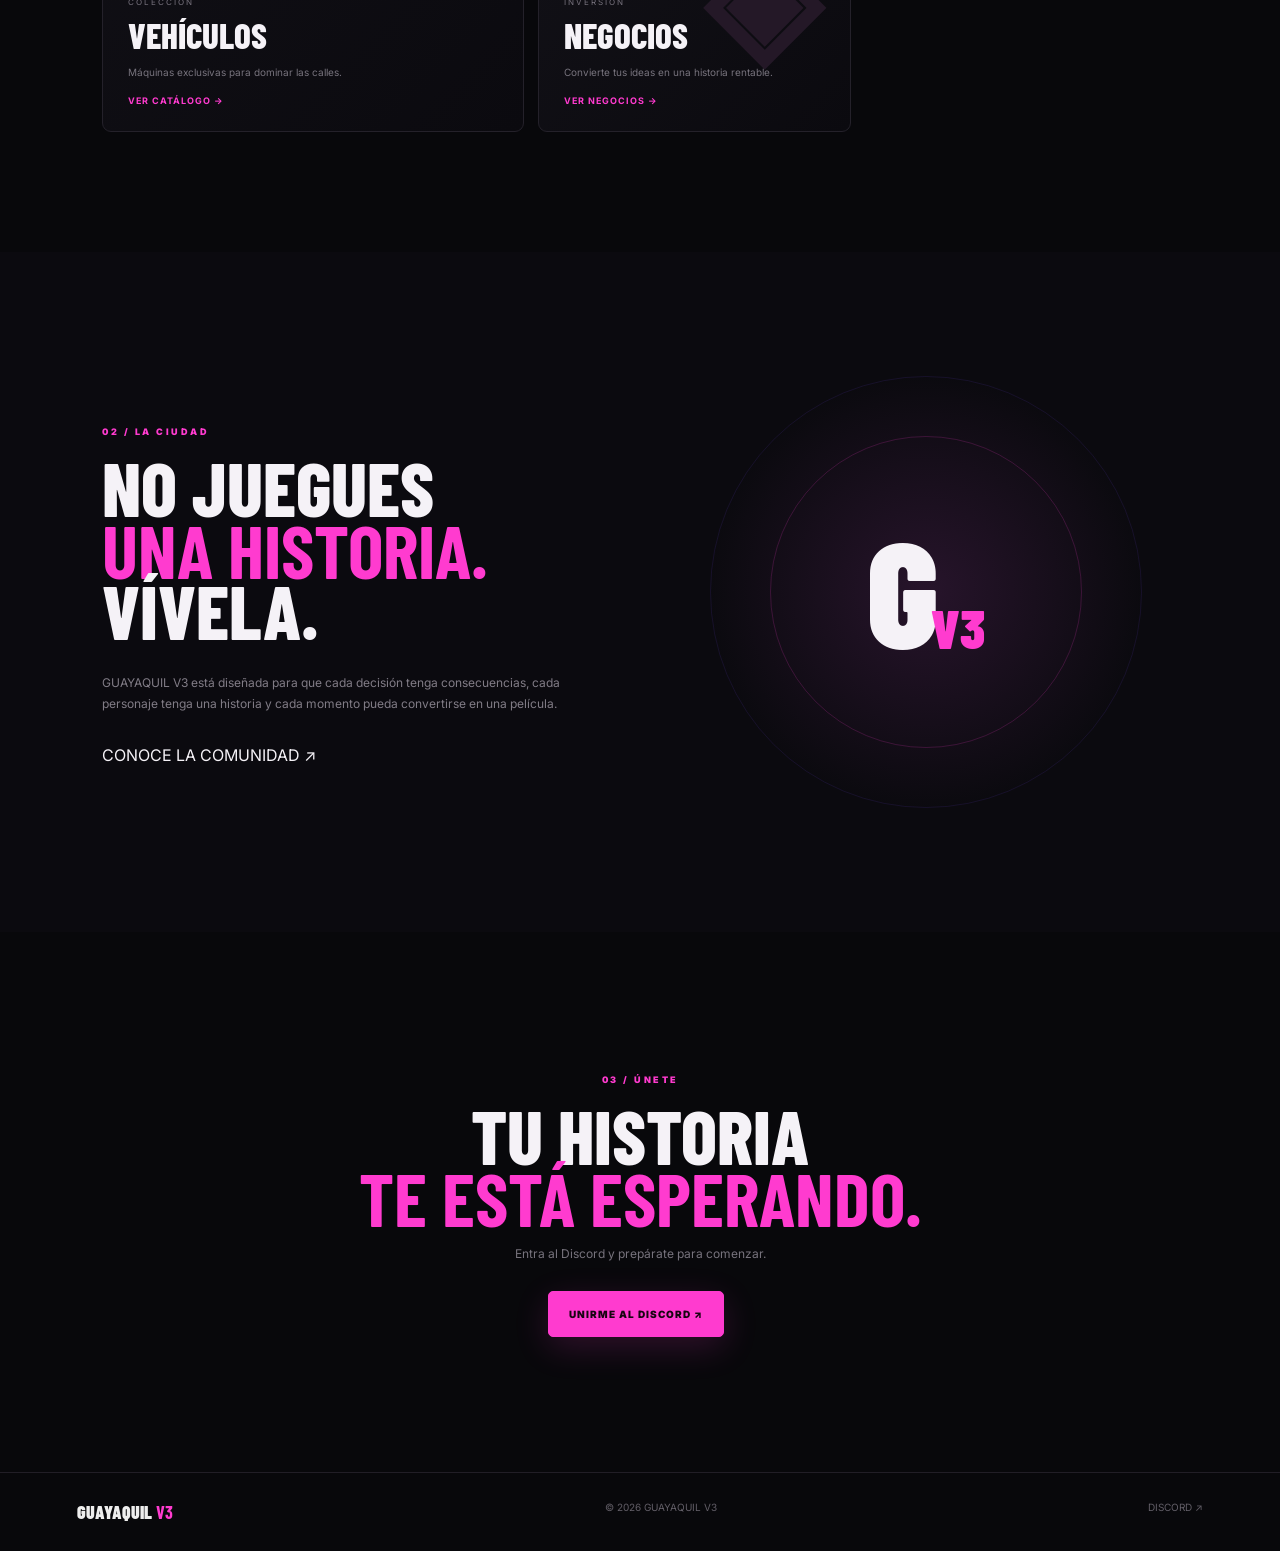
==== commit 67c1ddbf: "Add files via upload" ====
--- a/index.html
+++ b/index.html
@@ -1,6 +1,6 @@
 <!doctype html><html lang="es"><head><meta charset="utf-8"><meta name="viewport" content="width=device-width,initial-scale=1"><title>GUAYAQUIL V3 — Tu historia comienza aquí</title><link rel="stylesheet" href="css/style.css"></head><body>
-<header class="nav"><a class="logo" href="index.html" aria-label="Guayaquil V3 inicio"><img src="assets/logo-guayaquil-v3.png" alt="Logo oficial Guayaquil V3"><span>GUAYAQUIL <b>V3</b></span></a><nav><a class="active" href="index.html">INICIO</a><a href="vehiculos.html">VEHÍCULOS</a><a href="casas.html">CASAS</a><a href="armas-vip.html">ARMAS VIP</a><a href="negocios.html">NEGOCIOS</a></nav><a class="discord" href="https://discord.gg/wcqVMVRjY" target="_blank">DISCORD ↗</a></header>
-<section class="hero"><div class="grid"></div><div class="orb o1"></div><div class="orb o2"></div><div class="city"><i></i><i></i><i></i></div><div class="heroText"><div class="heroBrand"><img src="assets/logo-guayaquil-v3.png" alt="GUAYAQUIL V3 — El Original"></div><small>● SERVIDOR ROLEPLAY · ECUADOR</small><h1>GUAYAQUIL<br><em>V3</em></h1><p>Una ciudad. Miles de historias.<br><strong>La tuya empieza ahora.</strong></p><div><a class="btn pink" href="https://discord.gg/wcqVMVRjY" target="_blank">ENTRAR A LA CIUDAD →</a><a class="btn" href="#mercado">EXPLORAR MERCADO</a></div><label>● SERVIDOR ONLINE · GUAYAQUIL V3</label></div><span class="scroll"><i></i> DESLIZA PARA EXPLORAR ↓</span></section>
+<header class="nav"><a class="logo" href="index.html">GUAYAQUIL <b>V3</b></a><nav><a class="active" href="index.html">INICIO</a><a href="vehiculos.html">VEHÍCULOS</a><a href="casas.html">CASAS</a><a href="armas-vip.html">ARMAS VIP</a><a href="negocios.html">NEGOCIOS</a></nav><a class="discord" href="https://discord.gg/wcqVMVRjY" target="_blank">DISCORD ↗</a></header>
+<section class="hero"><div class="grid"></div><div class="orb o1"></div><div class="orb o2"></div><div class="city"><i></i><i></i><i></i></div><div class="heroText"><small>● SERVIDOR ROLEPLAY · ECUADOR</small><h1>GUAYAQUIL<br><em>V3</em></h1><p>Una ciudad. Miles de historias.<br><strong>La tuya empieza ahora.</strong></p><div><a class="btn pink" href="https://discord.gg/wcqVMVRjY" target="_blank">ENTRAR A LA CIUDAD →</a><a class="btn" href="#mercado">EXPLORAR MERCADO</a></div><label>● SERVIDOR ONLINE · GUAYAQUIL V3</label></div><span class="scroll">SCROLL ↓</span></section>
 <section class="market" id="mercado"><small>01 / MERCADO</small><div class="title"><h2>TODO LO QUE<br><b>NECESITAS</b></h2><p>Personaliza tu experiencia, construye tu patrimonio y lleva tu personaje al siguiente nivel.</p></div><div class="cards">
 <a class="card big" href="vehiculos.html"><span>01</span><i>✦</i><div><small>COLECCIÓN</small><h3>VEHÍCULOS</h3><p>Máquinas exclusivas para dominar las calles.</p><b>VER CATÁLOGO →</b></div></a>
 <a class="card" href="casas.html"><span>02</span><i>⌂</i><div><small>PROPIEDADES</small><h3>CASAS</h3><p>Encuentra el lugar que llamarás hogar.</p><b>EXPLORAR →</b></div></a>
--- a/css/style.css
+++ b/css/style.css
@@ -1,41 +1,13 @@
 @import url('https://fonts.googleapis.com/css2?family=Barlow+Condensed:wght@600;700;800;900&family=Inter:wght@400;600;700;800&display=swap');*{box-sizing:border-box}body{margin:0;background:#08080b;color:#f5f2f7;font-family:Inter,Arial,sans-serif}a{text-decoration:none;color:inherit}.nav{height:80px;padding:0 6%;display:flex;align-items:center;gap:35px;position:sticky;top:0;z-index:20;background:#08080bdd;backdrop-filter:blur(18px);border-bottom:1px solid #211e26}.logo{font:900 25px 'Barlow Condensed';margin-right:auto}.logo b,h1 em,h2 b,.card b,.price b,.mprice b{color:#ff3bcf}.nav nav{display:flex;gap:27px}.nav nav a{font-size:10px;font-weight:800;letter-spacing:1.3px;color:#77737d}.nav nav a:hover,.nav nav .active{color:#fff}.discord{font-size:10px;font-weight:900;border:1px solid #39333d;border-radius:5px;padding:11px 14px}.discord:hover{border-color:#ff3bcf;color:#ff3bcf}.hero{height:calc(100vh - 80px);min-height:650px;position:relative;overflow:hidden;display:flex;align-items:center;padding:0 8%;background:radial-gradient(circle at 70% 45%,#30133d,transparent 35%),linear-gradient(120deg,#08080b,#100a14)}.grid{position:absolute;inset:0;background-image:linear-gradient(#ffffff05 1px,transparent 1px),linear-gradient(90deg,#ffffff05 1px,transparent 1px);background-size:70px 70px}.orb{position:absolute;border-radius:50%;filter:blur(80px);opacity:.22}.o1{width:400px;height:400px;background:#ff3bcf;right:10%;top:15%}.o2{width:350px;height:350px;background:#754cff;right:35%;bottom:-20%}.heroText{position:relative;z-index:3}.heroText>small,.market>small,.story small,.cta small,.head small{color:#ff3bcf;font-size:9px;font-weight:900;letter-spacing:2.5px}.hero h1{font:900 clamp(90px,12vw,175px)/.72 'Barlow Condensed';letter-spacing:-5px;margin:25px 0}.hero h1 em{font-style:normal;color:transparent;-webkit-text-stroke:2px #fff}.hero p{color:#a29da7;font-size:17px;line-height:1.5;margin:30px 0}.hero p strong{color:#fff}.btn{display:inline-block;padding:16px 20px;border:1px solid #3a3540;border-radius:5px;font-size:10px;font-weight:900;letter-spacing:1px;margin-right:8px}.btn.pink{background:#ff3bcf;color:#170511;border-color:#ff3bcf;box-shadow:0 10px 35px #ff3bcf2a}.heroText label{display:block;margin-top:28px;color:#77727c;font-size:9px;letter-spacing:1px}.heroText label:first-letter{color:#48ef99}.scroll{position:absolute;right:5%;bottom:30px;color:#69646d;font-size:8px;letter-spacing:2px}.city{position:absolute;right:4%;bottom:0;width:52%;height:45%;opacity:.28}.city i{position:absolute;bottom:0;background:linear-gradient(#3d2d3e,#17131a);border-top:1px solid #6d456a}.city i:nth-child(1){left:0;width:35%;height:45%}.city i:nth-child(2){left:28%;width:35%;height:27%}.city i:nth-child(3){right:0;width:36%;height:62%}.market{padding:120px 8%}.title{display:flex;justify-content:space-between;align-items:end;margin:15px 0 50px}.title h2,.story h2,.cta h2{font:800 75px/.82 'Barlow Condensed';margin:0}.title p{max-width:330px;color:#77737d;font-size:12px;line-height:1.7}.cards{display:grid;grid-template-columns:1.35fr 1fr 1fr;grid-auto-rows:245px;gap:14px}.card{position:relative;overflow:hidden;border:1px solid #24212a;border-radius:9px;background:linear-gradient(135deg,#121117,#0b0a0f);padding:25px;transition:.25s}.card.big{grid-row:span 2}.card:hover{transform:translateY(-5px);border-color:#60455f}.card>span{position:absolute;right:18px;top:15px;color:#4d4852;font-size:9px}.card>i{position:absolute;right:10%;top:5%;font:900 150px 'Barlow Condensed';font-style:normal;color:#241827}.card.big>i{font-size:210px}.card div{position:absolute;bottom:23px;left:25px}.card div small{color:#77727d;font-size:8px;letter-spacing:2px}.card h3{font:800 35px 'Barlow Condensed';margin:5px 0}.card p{color:#77737d;font-size:10px;max-width:280px}.card b{font-size:9px;letter-spacing:1px}.story{padding:120px 8%;display:grid;grid-template-columns:1fr 1fr;gap:70px;align-items:center;background:#0b0a0f}.story h2{margin:18px 0}.story p{max-width:520px;color:#817c86;font-size:12px;line-height:1.8;margin:30px 0}.story>a{font-size:10px;font-weight:900;border-bottom:1px solid #3b3540;padding-bottom:8px}.seal{height:440px;display:flex;align-items:center;justify-content:center;border-radius:50%;background:radial-gradient(circle,#27142b,#0b0a0f 65%);position:relative}.seal:before,.seal:after{content:"";position:absolute;border:1px solid #ff3bcf2d;border-radius:50%}.seal:before{width:310px;height:310px}.seal:after{width:430px;height:430px;border-color:#754cff1c}.seal div{font:900 150px/.7 'Barlow Condensed';letter-spacing:-8px}.seal span{color:#ff3bcf;font-size:55px;letter-spacing:0}.cta{text-align:center;padding:135px 20px;position:relative;overflow:hidden}.cta h2{margin:18px 0}.cta p{color:#77737d;font-size:12px;margin-bottom:30px}footer{padding:28px 6%;border-top:1px solid #211e26;display:flex;justify-content:space-between;color:#625e67;font-size:10px}footer strong{font:900 18px 'Barlow Condensed';color:#eee}footer strong b{color:#ff3bcf}.head{padding:95px 8% 50px;background:radial-gradient(circle at 50% 0,#30143d,transparent 50%);border-bottom:1px solid #1e1b22}.head h1{font:900 90px 'Barlow Condensed';margin:15px 0 5px}.head p{color:#77737d;font-size:12px}.catalog{padding:40px 8% 100px}.back{font-size:10px;color:#77727d}.products{display:grid;grid-template-columns:repeat(3,1fr);gap:15px;margin-top:25px}.product{border:1px solid #24212a;background:#0e0d12;border-radius:8px;overflow:hidden;cursor:pointer;transition:.25s}.product:hover{transform:translateY(-4px);border-color:#60455f}.prodArt{height:230px;display:flex;align-items:center;justify-content:center;background:radial-gradient(circle,#28162c,#0d0c11);font:900 40px 'Barlow Condensed';text-align:center;color:#3f2441}.prodArt b{color:#ff3bcf}.prodArt small{position:absolute;margin-top:-190px;margin-left:190px;font:700 7px Inter;color:#777;letter-spacing:2px}.prodInfo{padding:19px}.prodInfo>small{color:#ff3bcf;font-size:8px;font-weight:900;letter-spacing:2px}.prodInfo h3{font:800 25px/1 'Barlow Condensed';min-height:48px}.prodInfo p{color:#77737d;font-size:10px;line-height:1.5;min-height:30px}.prodInfo>strong{font-size:9px;letter-spacing:1px}.price{font-size:19px}.price s{color:#55515d;font-size:13px;margin-right:7px}.modal{position:fixed;inset:0;z-index:100;display:flex;align-items:center;justify-content:center}.hidden{display:none}.shade{position:absolute;inset:0;background:#000d;backdrop-filter:blur(10px)}.modalBox{position:relative;z-index:2;width:min(850px,92%);display:grid;grid-template-columns:1fr 1fr;background:#111016;border:1px solid #38313c;border-radius:10px;overflow:hidden}.modalBox>div:last-child{padding:45px}.modalArt{min-height:400px;display:flex;align-items:center;justify-content:center;font:900 130px 'Barlow Condensed';color:#3e2140;background:radial-gradient(circle,#29152e,#0d0c11)}.modalArt span{color:#ff3bcf;font-size:50px}.modalBox h2{font:800 40px/1 'Barlow Condensed'}.modalBox p{color:#88828c;font-size:12px;line-height:1.7}.mprice{font-size:23px}.mprice s{color:#55515d;font-size:14px;margin-right:8px}.modalBox button{position:absolute;right:12px;top:12px;border:1px solid #48404c;background:#111;color:#fff;border-radius:50%;width:32px;height:32px;font-size:20px}@media(max-width:900px){.nav nav{display:none}.cards,.products{grid-template-columns:1fr 1fr}.card.big{grid-row:auto}.story{grid-template-columns:1fr}.seal{display:none}}@media(max-width:600px){.hero{padding:0 7%}.hero h1{font-size:82px}.market,.story{padding:80px 6%}.title{display:block}.title h2,.story h2,.cta h2{font-size:57px}.cards,.products{grid-template-columns:1fr}.head{padding:70px 6% 40px}.head h1{font-size:70px}.catalog{padding:35px 6% 70px}.modalBox{grid-template-columns:1fr}.modalArt{min-height:220px}.modalBox>div:last-child{padding:28px}footer{flex-direction:column;gap:12px;text-align:center}}
-/* GUAYAQUIL V3 — portada cinematográfica (mejoras progresivas) */
-html{scroll-behavior:smooth}
-.nav{transition:background .35s,border-color .35s}
-.logo{display:flex;align-items:center;gap:10px}
-.logo img{width:42px;height:42px;object-fit:contain;filter:drop-shadow(0 0 10px #ff3bcf55)}
-.hero{isolation:isolate;background:radial-gradient(ellipse at 72% 42%,#44204f 0%,transparent 36%),radial-gradient(ellipse at 85% 70%,#112c48 0%,transparent 34%),linear-gradient(115deg,#08080b 5%,#100a14 48%,#090c13 100%)}
-.hero:before{content:"";position:absolute;inset:0;z-index:-1;pointer-events:none;background:linear-gradient(110deg,transparent 20%,#ff3bcf0b 45%,transparent 60%),linear-gradient(0deg,#08080b 0%,transparent 32%);animation:cinemaBreath 9s ease-in-out infinite alternate}
-.hero:after{content:"";position:absolute;z-index:1;pointer-events:none;top:-30%;left:-30%;width:24%;height:160%;transform:rotate(22deg);background:linear-gradient(90deg,transparent,#ffffff08,transparent);animation:lightSweep 12s ease-in-out infinite}
-.grid{mask-image:linear-gradient(to bottom,#000 0%,#0009 65%,transparent 100%);animation:gridDrift 35s linear infinite}
-.orb{will-change:transform;animation:orbFloat 10s ease-in-out infinite alternate}
-.o2{animation-delay:-4s}
-.city{opacity:.62;filter:drop-shadow(0 -8px 24px #ff3bcf12);width:57%;height:58%;right:0}
-.city:before{content:"";position:absolute;inset:0;background:linear-gradient(90deg,transparent,#08080b33);z-index:2}
-.city i{background:linear-gradient(90deg,#15111b,#25142d 50%,#10131d);box-shadow:inset 0 0 25px #ff3bcf08}
-.city i:after{content:"";position:absolute;inset:12px 8px;background:repeating-linear-gradient(90deg,transparent 0 13px,#ff3bcf30 14px 16px,transparent 17px 28px),repeating-linear-gradient(0deg,transparent 0 17px,#64dfff35 18px 20px,transparent 21px 33px);opacity:.65}
-.heroText{animation:heroRise .9s cubic-bezier(.2,.75,.25,1) both}
-.heroBrand{width:clamp(100px,13vw,175px);height:clamp(70px,8vw,110px);margin-bottom:12px;animation:brandFloat 5s ease-in-out infinite}
-.heroBrand img{width:100%;height:100%;object-fit:contain;filter:drop-shadow(0 0 15px #ff3bcf5a) drop-shadow(0 0 26px #754cff40)}
-.hero h1{text-shadow:0 8px 45px #ff3bcf19}
-.btn,.discord,.card{transition:transform .3s ease,border-color .3s ease,box-shadow .3s ease,background .3s ease}
-.btn:hover{transform:translateY(-3px);border-color:#ff3bcf;box-shadow:0 12px 35px #ff3bcf28}
-.btn.pink:hover{background:#ff68dc;box-shadow:0 0 28px #ff3bcf65,0 12px 35px #ff3bcf22}
-.discord:hover{box-shadow:0 0 22px #ff3bcf20}
-.scroll{display:flex;align-items:center;gap:10px}
-.scroll i{display:inline-block;width:28px;height:1px;background:#ff3bcf;animation:scrollPulse 1.8s ease-in-out infinite}
-.card:hover{box-shadow:0 18px 55px #0008,0 0 0 1px #ff3bcf12}
-.story .seal{animation:sealGlow 7s ease-in-out infinite alternate}
-.cta:before{content:"";position:absolute;left:50%;top:10%;width:500px;height:300px;transform:translateX(-50%);background:radial-gradient(ellipse,#ff3bcf0c,transparent 70%);pointer-events:none}
-.market,.story,.cta{animation:sectionReveal .7s ease both}
-@keyframes heroRise{from{opacity:0;transform:translateY(22px)}to{opacity:1;transform:translateY(0)}}
-@keyframes brandFloat{0%,100%{transform:translateY(0)}50%{transform:translateY(-7px)}}
-@keyframes orbFloat{from{transform:translate3d(0,-8px,0) scale(.96)}to{transform:translate3d(-22px,18px,0) scale(1.06)}}
-@keyframes cinemaBreath{from{opacity:.45}to{opacity:1}}
-@keyframes lightSweep{0%,65%{left:-35%;opacity:0}72%{opacity:1}100%{left:130%;opacity:0}}
-@keyframes gridDrift{from{background-position:0 0}to{background-position:70px 70px}}
-@keyframes scrollPulse{0%,100%{opacity:.35;transform:scaleX(.7);transform-origin:left}50%{opacity:1;transform:scaleX(1);transform-origin:left}}
-@keyframes sealGlow{from{filter:drop-shadow(0 0 0 #ff3bcf00)}to{filter:drop-shadow(0 0 24px #ff3bcf17)}}
-@keyframes sectionReveal{from{opacity:.92}to{opacity:1}}
-@media(prefers-reduced-motion:reduce){*,*::before,*::after{animation-duration:.01ms!important;animation-iteration-count:1!important;scroll-behavior:auto!important;transition-duration:.01ms!important}}
-@media(max-width:600px){.logo img{width:34px;height:34px}.heroBrand{width:100px;height:70px}.city{width:100%;height:38%;opacity:.38}.hero:after{display:none}}
+/* Fondo GIF cinematográfico de GUAYAQUIL V3 */
+
+.hero::before{content:"";position:absolute;inset:0;background:url('../assets/guayaquil-rp-banner.gif') center center/cover no-repeat;opacity:.42;z-index:0;transform:scale(1.03);animation:bannerDrift 28s ease-in-out infinite alternate;will-change:transform}
+.hero::after{content:"";position:absolute;inset:0;z-index:1;background:linear-gradient(90deg,rgba(8,8,11,.96) 0%,rgba(8,8,11,.78) 34%,rgba(8,8,11,.25) 72%,rgba(8,8,11,.48) 100%),linear-gradient(0deg,rgba(8,8,11,.65),transparent 45%,rgba(8,8,11,.18))}
+.grid{z-index:2;pointer-events:none}
+.orb{z-index:2;pointer-events:none}
+.city{z-index:2;pointer-events:none}
+.heroText{z-index:3}
+.scroll{z-index:3}
+@keyframes bannerDrift{from{transform:scale(1.03) translate3d(0,0,0)}to{transform:scale(1.12) translate3d(-1.2%,.6%,0)}}
+@media (prefers-reduced-motion:reduce){.hero::before{animation:none;transform:none}}
+@media(max-width:700px){.hero::before{background-position:58% center;opacity:.32}.hero::after{background:linear-gradient(90deg,rgba(8,8,11,.88),rgba(8,8,11,.55)),linear-gradient(0deg,rgba(8,8,11,.65),transparent)}}
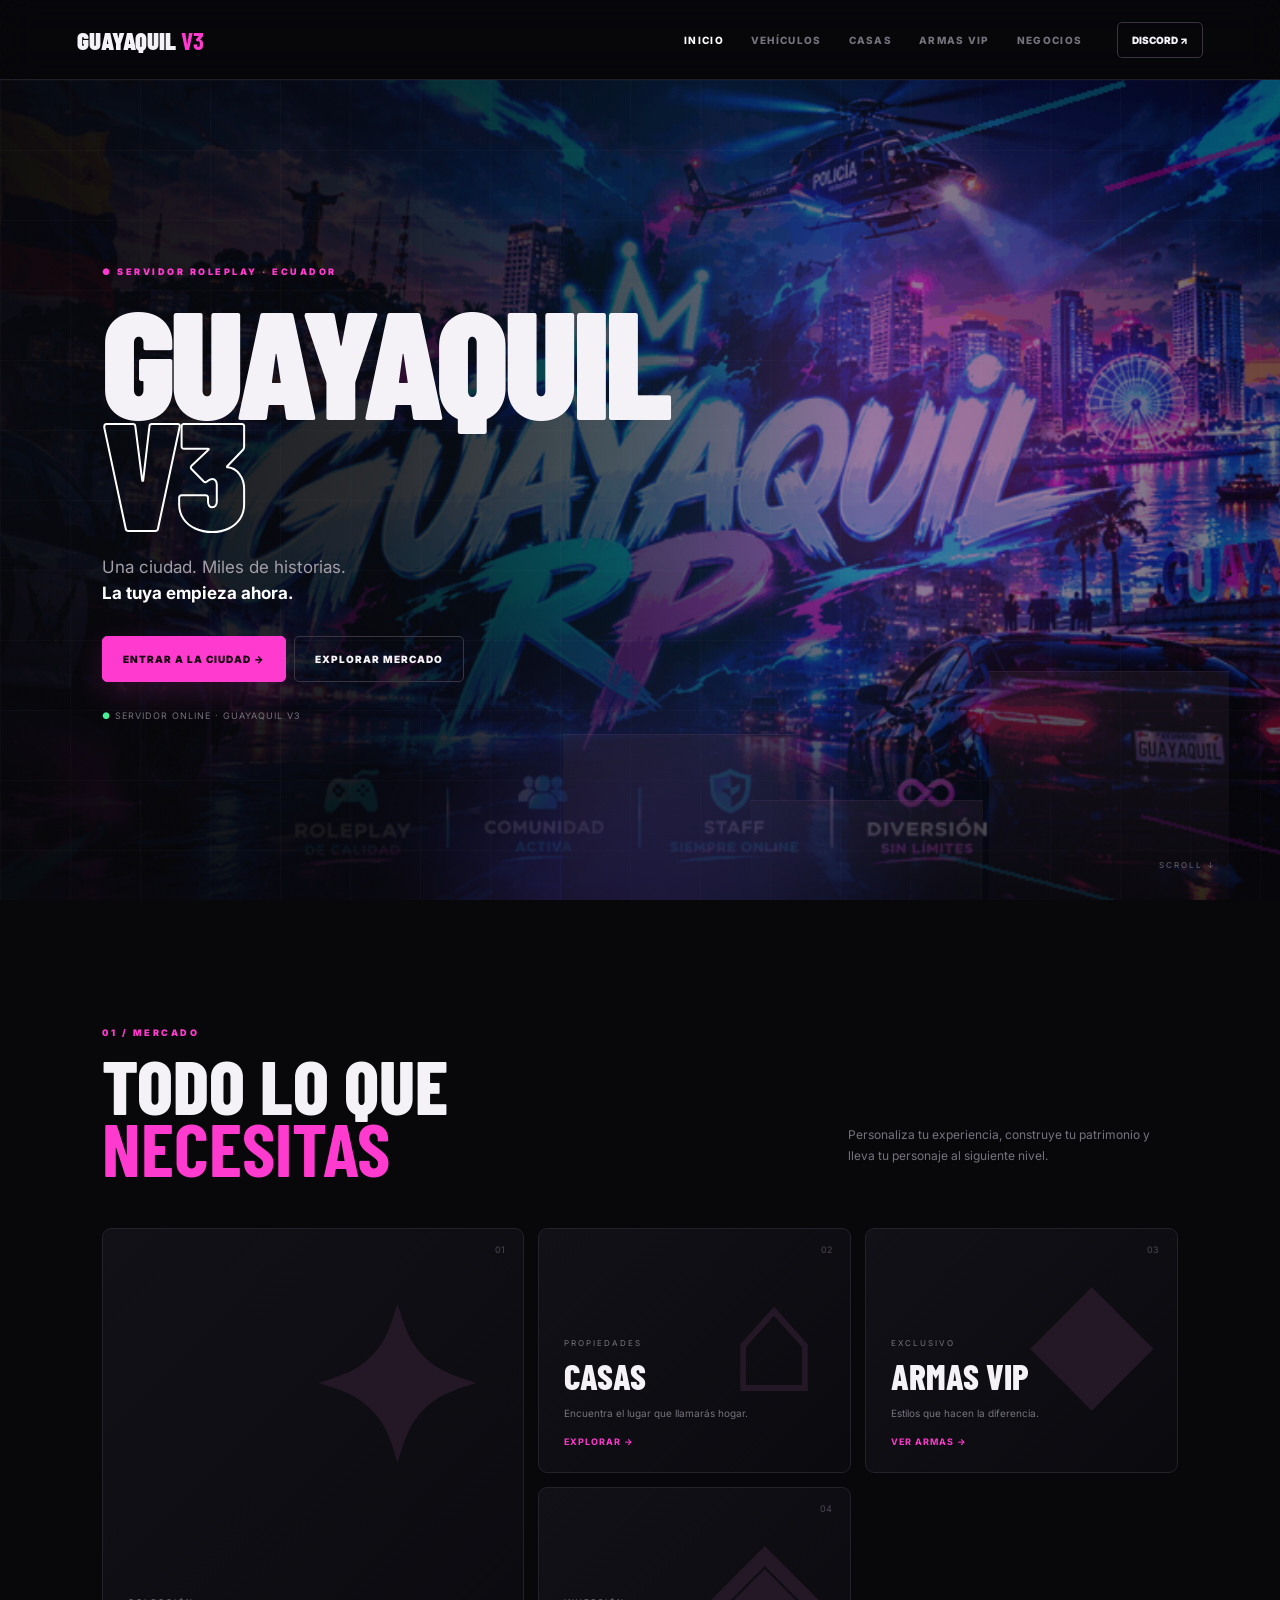
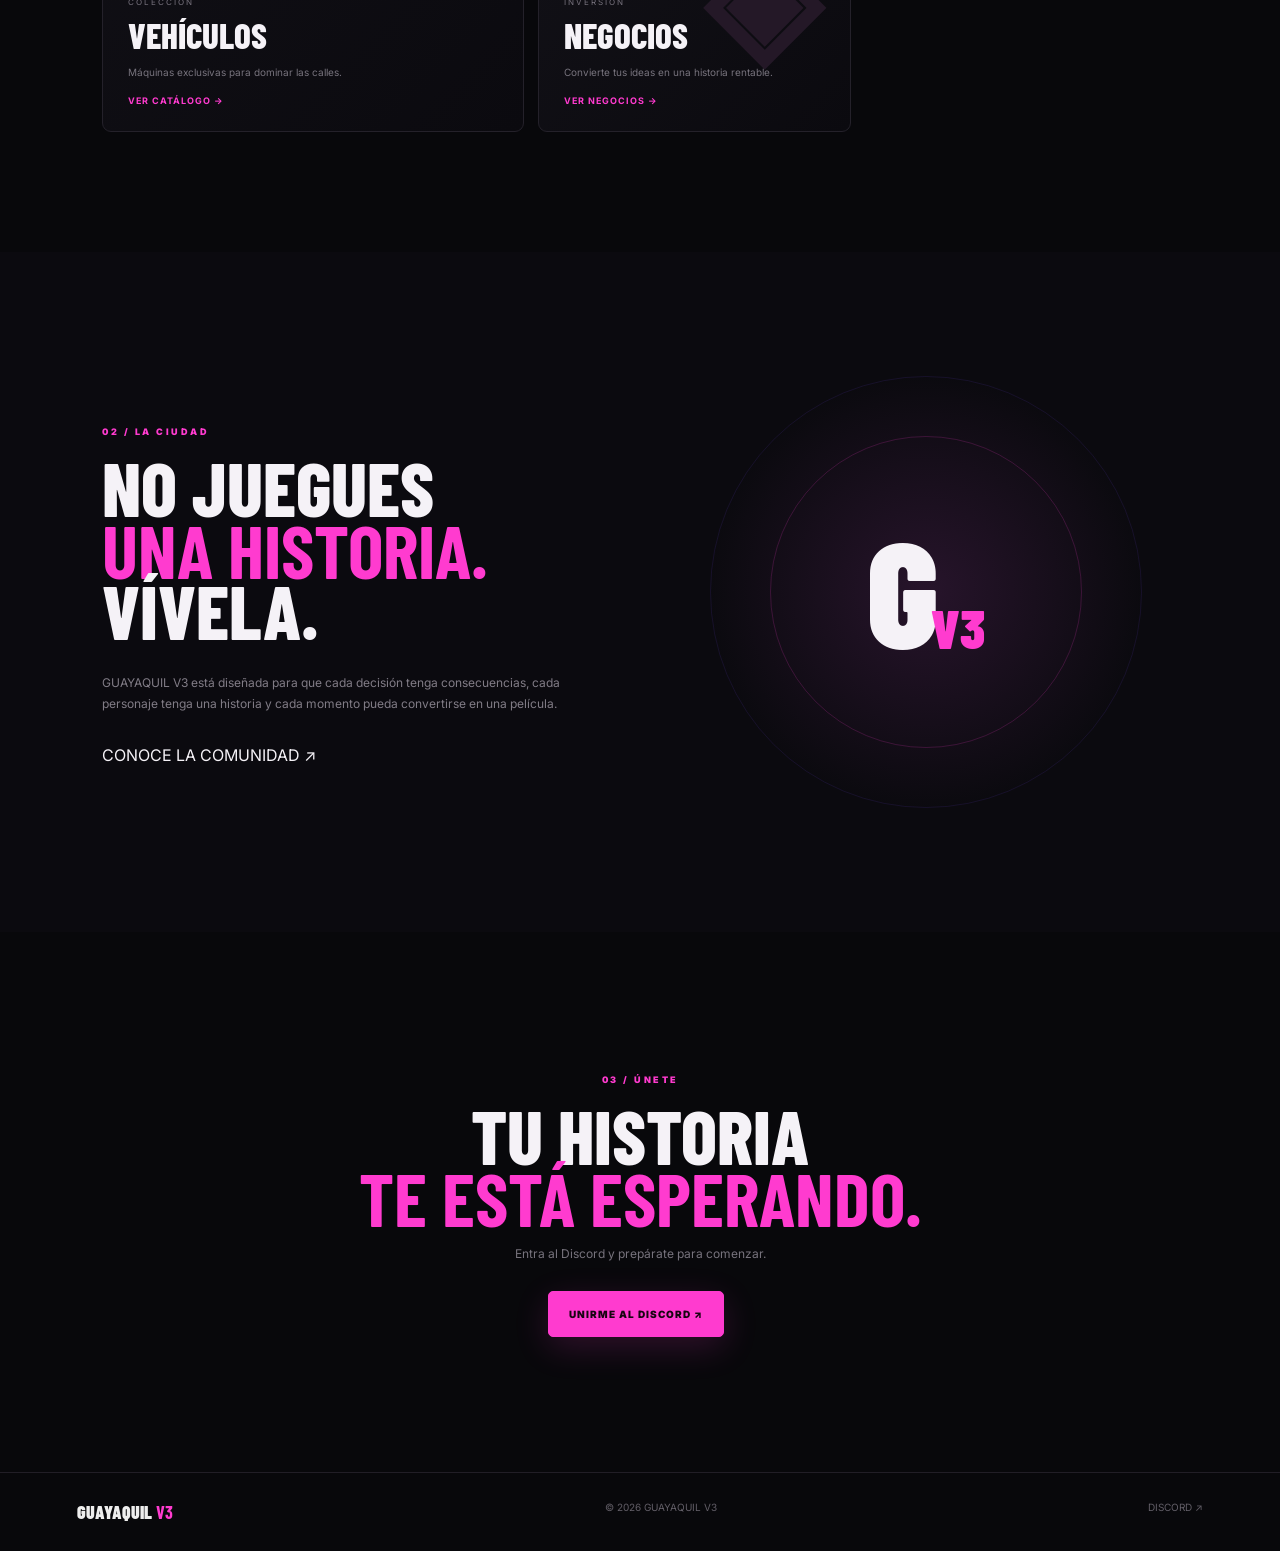
==== commit 54bf9017: "Add files via upload" ====
--- a/index.html
+++ b/index.html
@@ -1,6 +1,6 @@
 <!doctype html><html lang="es"><head><meta charset="utf-8"><meta name="viewport" content="width=device-width,initial-scale=1"><title>GUAYAQUIL V3 — Tu historia comienza aquí</title><link rel="stylesheet" href="css/style.css"></head><body>
 <header class="nav"><a class="logo" href="index.html">GUAYAQUIL <b>V3</b></a><nav><a class="active" href="index.html">INICIO</a><a href="vehiculos.html">VEHÍCULOS</a><a href="casas.html">CASAS</a><a href="armas-vip.html">ARMAS VIP</a><a href="negocios.html">NEGOCIOS</a></nav><a class="discord" href="https://discord.gg/wcqVMVRjY" target="_blank">DISCORD ↗</a></header>
-<section class="hero"><div class="grid"></div><div class="orb o1"></div><div class="orb o2"></div><div class="city"><i></i><i></i><i></i></div><div class="heroText"><small>● SERVIDOR ROLEPLAY · ECUADOR</small><h1>GUAYAQUIL<br><em>V3</em></h1><p>Una ciudad. Miles de historias.<br><strong>La tuya empieza ahora.</strong></p><div><a class="btn pink" href="https://discord.gg/wcqVMVRjY" target="_blank">ENTRAR A LA CIUDAD →</a><a class="btn" href="#mercado">EXPLORAR MERCADO</a></div><label>● SERVIDOR ONLINE · GUAYAQUIL V3</label></div><span class="scroll">SCROLL ↓</span></section>
+<section class="hero"><img class="heroBanner" src="assets/guayaquil-rp-banner.gif" alt="" aria-hidden="true"><div class="grid"></div><div class="orb o1"></div><div class="orb o2"></div><div class="city"><i></i><i></i><i></i></div><div class="heroText"><small>● SERVIDOR ROLEPLAY · ECUADOR</small><h1>GUAYAQUIL<br><em>V3</em></h1><p>Una ciudad. Miles de historias.<br><strong>La tuya empieza ahora.</strong></p><div><a class="btn pink" href="https://discord.gg/wcqVMVRjY" target="_blank">ENTRAR A LA CIUDAD →</a><a class="btn" href="#mercado">EXPLORAR MERCADO</a></div><label>● SERVIDOR ONLINE · GUAYAQUIL V3</label></div><span class="scroll">SCROLL ↓</span></section>
 <section class="market" id="mercado"><small>01 / MERCADO</small><div class="title"><h2>TODO LO QUE<br><b>NECESITAS</b></h2><p>Personaliza tu experiencia, construye tu patrimonio y lleva tu personaje al siguiente nivel.</p></div><div class="cards">
 <a class="card big" href="vehiculos.html"><span>01</span><i>✦</i><div><small>COLECCIÓN</small><h3>VEHÍCULOS</h3><p>Máquinas exclusivas para dominar las calles.</p><b>VER CATÁLOGO →</b></div></a>
 <a class="card" href="casas.html"><span>02</span><i>⌂</i><div><small>PROPIEDADES</small><h3>CASAS</h3><p>Encuentra el lugar que llamarás hogar.</p><b>EXPLORAR →</b></div></a>
--- a/css/style.css
+++ b/css/style.css
@@ -1,13 +1,14 @@
 @import url('https://fonts.googleapis.com/css2?family=Barlow+Condensed:wght@600;700;800;900&family=Inter:wght@400;600;700;800&display=swap');*{box-sizing:border-box}body{margin:0;background:#08080b;color:#f5f2f7;font-family:Inter,Arial,sans-serif}a{text-decoration:none;color:inherit}.nav{height:80px;padding:0 6%;display:flex;align-items:center;gap:35px;position:sticky;top:0;z-index:20;background:#08080bdd;backdrop-filter:blur(18px);border-bottom:1px solid #211e26}.logo{font:900 25px 'Barlow Condensed';margin-right:auto}.logo b,h1 em,h2 b,.card b,.price b,.mprice b{color:#ff3bcf}.nav nav{display:flex;gap:27px}.nav nav a{font-size:10px;font-weight:800;letter-spacing:1.3px;color:#77737d}.nav nav a:hover,.nav nav .active{color:#fff}.discord{font-size:10px;font-weight:900;border:1px solid #39333d;border-radius:5px;padding:11px 14px}.discord:hover{border-color:#ff3bcf;color:#ff3bcf}.hero{height:calc(100vh - 80px);min-height:650px;position:relative;overflow:hidden;display:flex;align-items:center;padding:0 8%;background:radial-gradient(circle at 70% 45%,#30133d,transparent 35%),linear-gradient(120deg,#08080b,#100a14)}.grid{position:absolute;inset:0;background-image:linear-gradient(#ffffff05 1px,transparent 1px),linear-gradient(90deg,#ffffff05 1px,transparent 1px);background-size:70px 70px}.orb{position:absolute;border-radius:50%;filter:blur(80px);opacity:.22}.o1{width:400px;height:400px;background:#ff3bcf;right:10%;top:15%}.o2{width:350px;height:350px;background:#754cff;right:35%;bottom:-20%}.heroText{position:relative;z-index:3}.heroText>small,.market>small,.story small,.cta small,.head small{color:#ff3bcf;font-size:9px;font-weight:900;letter-spacing:2.5px}.hero h1{font:900 clamp(90px,12vw,175px)/.72 'Barlow Condensed';letter-spacing:-5px;margin:25px 0}.hero h1 em{font-style:normal;color:transparent;-webkit-text-stroke:2px #fff}.hero p{color:#a29da7;font-size:17px;line-height:1.5;margin:30px 0}.hero p strong{color:#fff}.btn{display:inline-block;padding:16px 20px;border:1px solid #3a3540;border-radius:5px;font-size:10px;font-weight:900;letter-spacing:1px;margin-right:8px}.btn.pink{background:#ff3bcf;color:#170511;border-color:#ff3bcf;box-shadow:0 10px 35px #ff3bcf2a}.heroText label{display:block;margin-top:28px;color:#77727c;font-size:9px;letter-spacing:1px}.heroText label:first-letter{color:#48ef99}.scroll{position:absolute;right:5%;bottom:30px;color:#69646d;font-size:8px;letter-spacing:2px}.city{position:absolute;right:4%;bottom:0;width:52%;height:45%;opacity:.28}.city i{position:absolute;bottom:0;background:linear-gradient(#3d2d3e,#17131a);border-top:1px solid #6d456a}.city i:nth-child(1){left:0;width:35%;height:45%}.city i:nth-child(2){left:28%;width:35%;height:27%}.city i:nth-child(3){right:0;width:36%;height:62%}.market{padding:120px 8%}.title{display:flex;justify-content:space-between;align-items:end;margin:15px 0 50px}.title h2,.story h2,.cta h2{font:800 75px/.82 'Barlow Condensed';margin:0}.title p{max-width:330px;color:#77737d;font-size:12px;line-height:1.7}.cards{display:grid;grid-template-columns:1.35fr 1fr 1fr;grid-auto-rows:245px;gap:14px}.card{position:relative;overflow:hidden;border:1px solid #24212a;border-radius:9px;background:linear-gradient(135deg,#121117,#0b0a0f);padding:25px;transition:.25s}.card.big{grid-row:span 2}.card:hover{transform:translateY(-5px);border-color:#60455f}.card>span{position:absolute;right:18px;top:15px;color:#4d4852;font-size:9px}.card>i{position:absolute;right:10%;top:5%;font:900 150px 'Barlow Condensed';font-style:normal;color:#241827}.card.big>i{font-size:210px}.card div{position:absolute;bottom:23px;left:25px}.card div small{color:#77727d;font-size:8px;letter-spacing:2px}.card h3{font:800 35px 'Barlow Condensed';margin:5px 0}.card p{color:#77737d;font-size:10px;max-width:280px}.card b{font-size:9px;letter-spacing:1px}.story{padding:120px 8%;display:grid;grid-template-columns:1fr 1fr;gap:70px;align-items:center;background:#0b0a0f}.story h2{margin:18px 0}.story p{max-width:520px;color:#817c86;font-size:12px;line-height:1.8;margin:30px 0}.story>a{font-size:10px;font-weight:900;border-bottom:1px solid #3b3540;padding-bottom:8px}.seal{height:440px;display:flex;align-items:center;justify-content:center;border-radius:50%;background:radial-gradient(circle,#27142b,#0b0a0f 65%);position:relative}.seal:before,.seal:after{content:"";position:absolute;border:1px solid #ff3bcf2d;border-radius:50%}.seal:before{width:310px;height:310px}.seal:after{width:430px;height:430px;border-color:#754cff1c}.seal div{font:900 150px/.7 'Barlow Condensed';letter-spacing:-8px}.seal span{color:#ff3bcf;font-size:55px;letter-spacing:0}.cta{text-align:center;padding:135px 20px;position:relative;overflow:hidden}.cta h2{margin:18px 0}.cta p{color:#77737d;font-size:12px;margin-bottom:30px}footer{padding:28px 6%;border-top:1px solid #211e26;display:flex;justify-content:space-between;color:#625e67;font-size:10px}footer strong{font:900 18px 'Barlow Condensed';color:#eee}footer strong b{color:#ff3bcf}.head{padding:95px 8% 50px;background:radial-gradient(circle at 50% 0,#30143d,transparent 50%);border-bottom:1px solid #1e1b22}.head h1{font:900 90px 'Barlow Condensed';margin:15px 0 5px}.head p{color:#77737d;font-size:12px}.catalog{padding:40px 8% 100px}.back{font-size:10px;color:#77727d}.products{display:grid;grid-template-columns:repeat(3,1fr);gap:15px;margin-top:25px}.product{border:1px solid #24212a;background:#0e0d12;border-radius:8px;overflow:hidden;cursor:pointer;transition:.25s}.product:hover{transform:translateY(-4px);border-color:#60455f}.prodArt{height:230px;display:flex;align-items:center;justify-content:center;background:radial-gradient(circle,#28162c,#0d0c11);font:900 40px 'Barlow Condensed';text-align:center;color:#3f2441}.prodArt b{color:#ff3bcf}.prodArt small{position:absolute;margin-top:-190px;margin-left:190px;font:700 7px Inter;color:#777;letter-spacing:2px}.prodInfo{padding:19px}.prodInfo>small{color:#ff3bcf;font-size:8px;font-weight:900;letter-spacing:2px}.prodInfo h3{font:800 25px/1 'Barlow Condensed';min-height:48px}.prodInfo p{color:#77737d;font-size:10px;line-height:1.5;min-height:30px}.prodInfo>strong{font-size:9px;letter-spacing:1px}.price{font-size:19px}.price s{color:#55515d;font-size:13px;margin-right:7px}.modal{position:fixed;inset:0;z-index:100;display:flex;align-items:center;justify-content:center}.hidden{display:none}.shade{position:absolute;inset:0;background:#000d;backdrop-filter:blur(10px)}.modalBox{position:relative;z-index:2;width:min(850px,92%);display:grid;grid-template-columns:1fr 1fr;background:#111016;border:1px solid #38313c;border-radius:10px;overflow:hidden}.modalBox>div:last-child{padding:45px}.modalArt{min-height:400px;display:flex;align-items:center;justify-content:center;font:900 130px 'Barlow Condensed';color:#3e2140;background:radial-gradient(circle,#29152e,#0d0c11)}.modalArt span{color:#ff3bcf;font-size:50px}.modalBox h2{font:800 40px/1 'Barlow Condensed'}.modalBox p{color:#88828c;font-size:12px;line-height:1.7}.mprice{font-size:23px}.mprice s{color:#55515d;font-size:14px;margin-right:8px}.modalBox button{position:absolute;right:12px;top:12px;border:1px solid #48404c;background:#111;color:#fff;border-radius:50%;width:32px;height:32px;font-size:20px}@media(max-width:900px){.nav nav{display:none}.cards,.products{grid-template-columns:1fr 1fr}.card.big{grid-row:auto}.story{grid-template-columns:1fr}.seal{display:none}}@media(max-width:600px){.hero{padding:0 7%}.hero h1{font-size:82px}.market,.story{padding:80px 6%}.title{display:block}.title h2,.story h2,.cta h2{font-size:57px}.cards,.products{grid-template-columns:1fr}.head{padding:70px 6% 40px}.head h1{font-size:70px}.catalog{padding:35px 6% 70px}.modalBox{grid-template-columns:1fr}.modalArt{min-height:220px}.modalBox>div:last-child{padding:28px}footer{flex-direction:column;gap:12px;text-align:center}}
-/* Fondo GIF cinematográfico de GUAYAQUIL V3 */
 
-.hero::before{content:"";position:absolute;inset:0;background:url('../assets/guayaquil-rp-banner.gif') center center/cover no-repeat;opacity:.42;z-index:0;transform:scale(1.03);animation:bannerDrift 28s ease-in-out infinite alternate;will-change:transform}
-.hero::after{content:"";position:absolute;inset:0;z-index:1;background:linear-gradient(90deg,rgba(8,8,11,.96) 0%,rgba(8,8,11,.78) 34%,rgba(8,8,11,.25) 72%,rgba(8,8,11,.48) 100%),linear-gradient(0deg,rgba(8,8,11,.65),transparent 45%,rgba(8,8,11,.18))}
+/* Fondo GIF cinematográfico: elemento real para asegurar su renderizado */
+.hero{isolation:isolate}
+.heroBanner{position:absolute;inset:0;width:100%;height:100%;object-fit:cover;object-position:center center;z-index:0;opacity:.72;transform:scale(1.03);animation:bannerDrift 28s ease-in-out infinite alternate;pointer-events:none}
+.hero::after{content:"";position:absolute;inset:0;z-index:1;background:linear-gradient(90deg,rgba(8,8,11,.94) 0%,rgba(8,8,11,.78) 30%,rgba(8,8,11,.24) 68%,rgba(8,8,11,.34) 100%),linear-gradient(0deg,rgba(8,8,11,.58),transparent 42%,rgba(8,8,11,.14))}
 .grid{z-index:2;pointer-events:none}
 .orb{z-index:2;pointer-events:none}
 .city{z-index:2;pointer-events:none}
 .heroText{z-index:3}
 .scroll{z-index:3}
 @keyframes bannerDrift{from{transform:scale(1.03) translate3d(0,0,0)}to{transform:scale(1.12) translate3d(-1.2%,.6%,0)}}
-@media (prefers-reduced-motion:reduce){.hero::before{animation:none;transform:none}}
-@media(max-width:700px){.hero::before{background-position:58% center;opacity:.32}.hero::after{background:linear-gradient(90deg,rgba(8,8,11,.88),rgba(8,8,11,.55)),linear-gradient(0deg,rgba(8,8,11,.65),transparent)}}
+@media (prefers-reduced-motion:reduce){.heroBanner{animation:none;transform:none}}
+@media(max-width:700px){.heroBanner{object-position:58% center;opacity:.55}.hero::after{background:linear-gradient(90deg,rgba(8,8,11,.90),rgba(8,8,11,.55)),linear-gradient(0deg,rgba(8,8,11,.65),transparent)}}
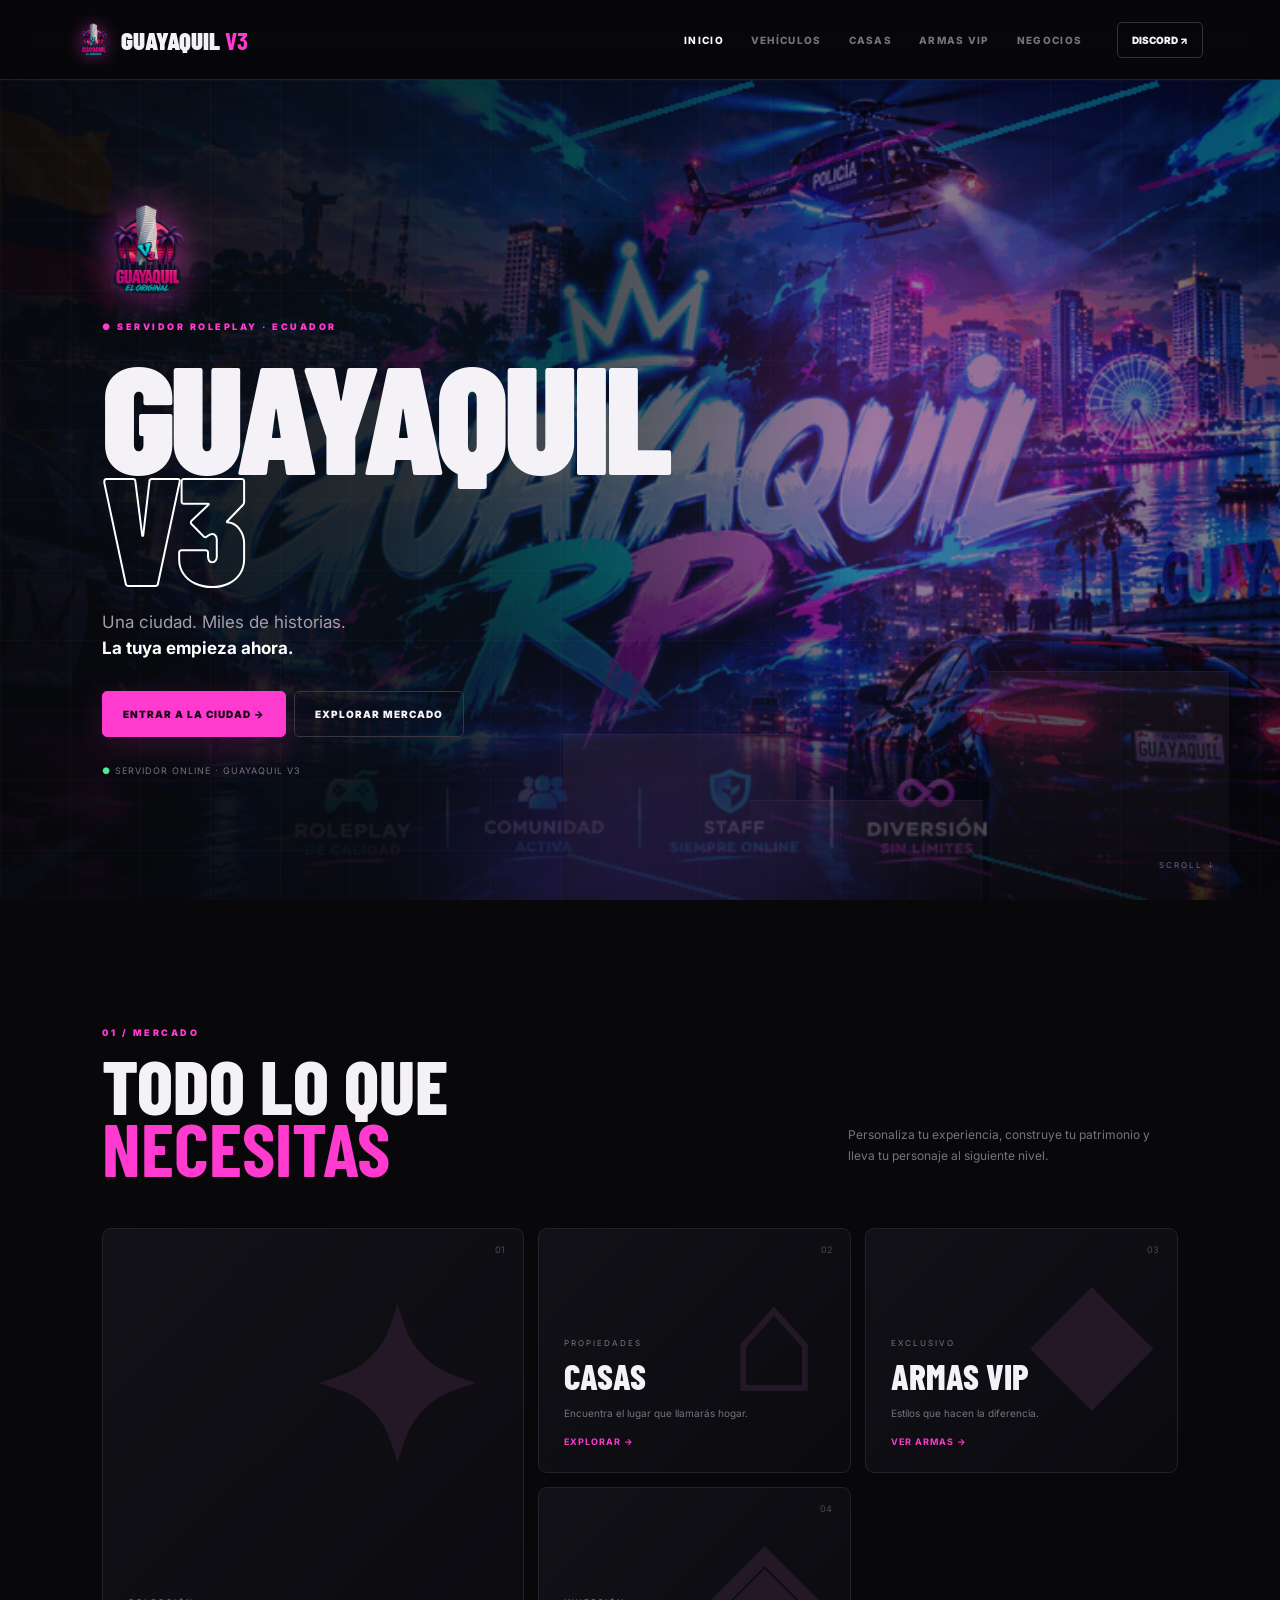
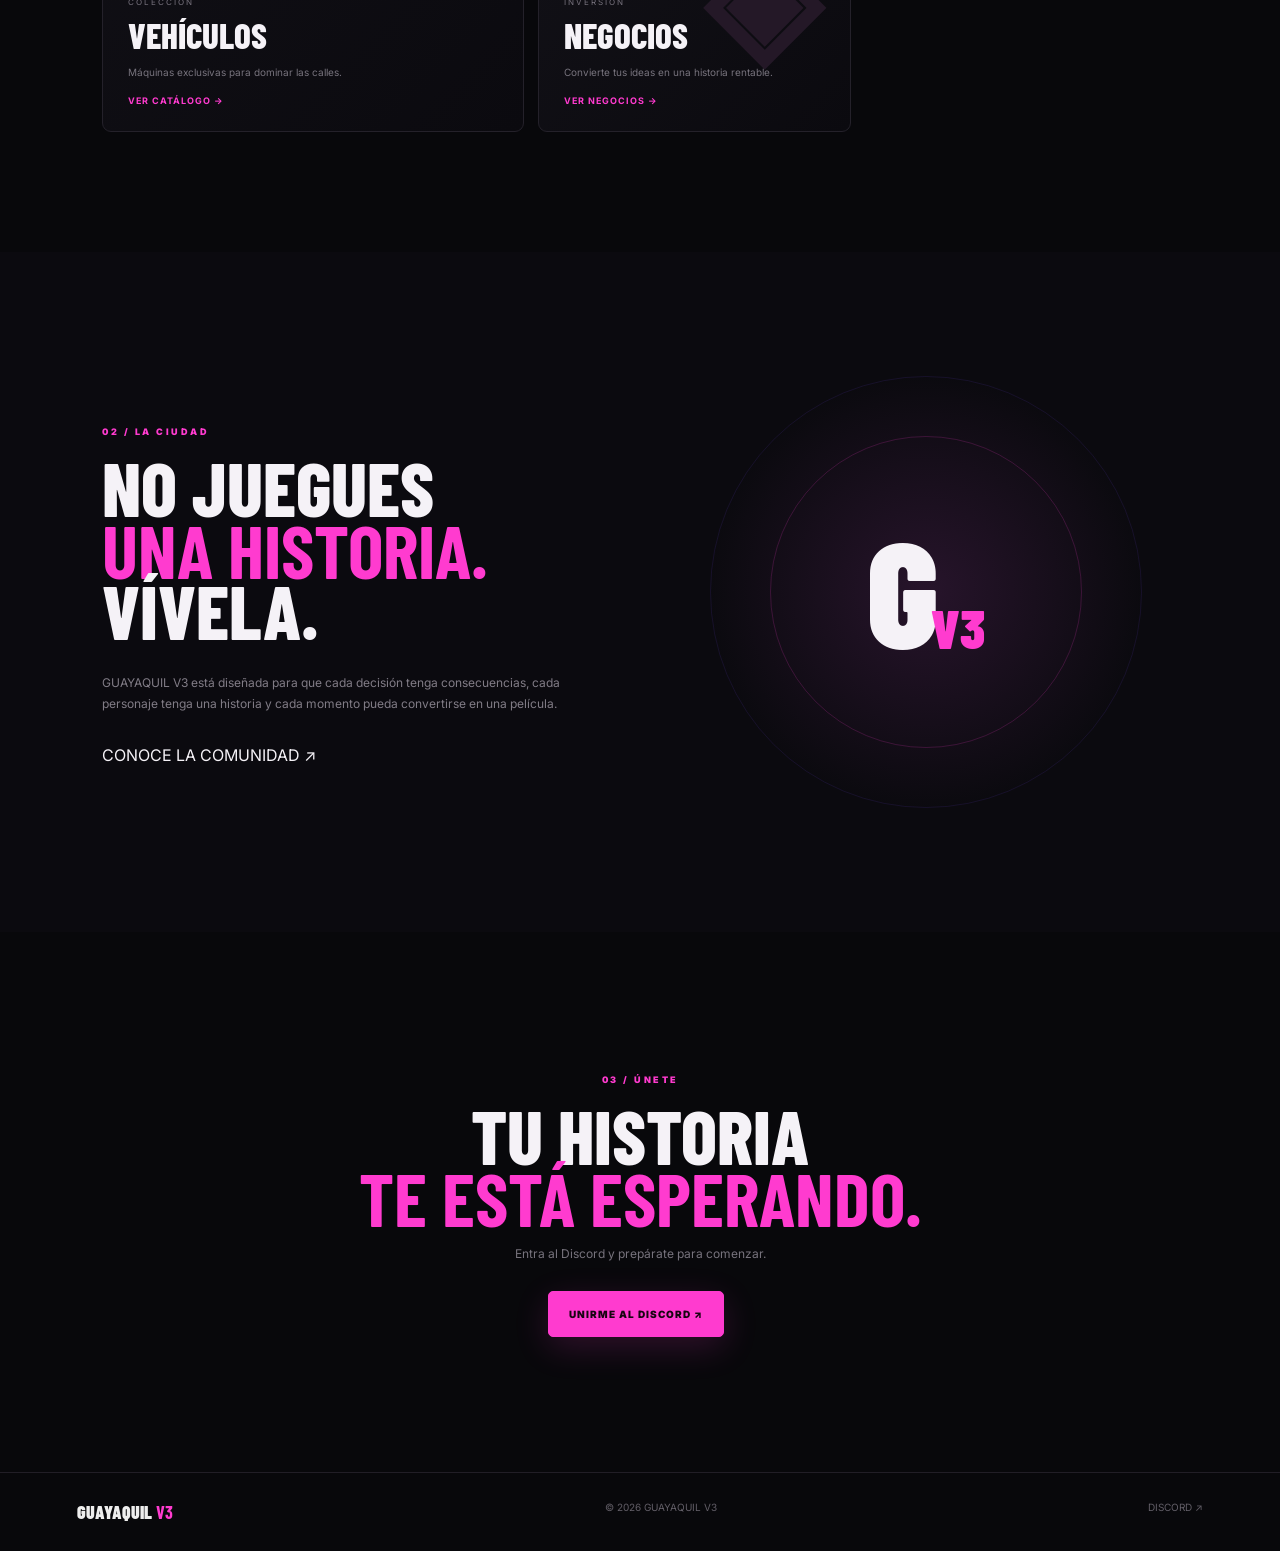
==== commit 9415218f: "Add files via upload" ====
--- a/index.html
+++ b/index.html
@@ -1,6 +1,6 @@
 <!doctype html><html lang="es"><head><meta charset="utf-8"><meta name="viewport" content="width=device-width,initial-scale=1"><title>GUAYAQUIL V3 — Tu historia comienza aquí</title><link rel="stylesheet" href="css/style.css"></head><body>
-<header class="nav"><a class="logo" href="index.html">GUAYAQUIL <b>V3</b></a><nav><a class="active" href="index.html">INICIO</a><a href="vehiculos.html">VEHÍCULOS</a><a href="casas.html">CASAS</a><a href="armas-vip.html">ARMAS VIP</a><a href="negocios.html">NEGOCIOS</a></nav><a class="discord" href="https://discord.gg/wcqVMVRjY" target="_blank">DISCORD ↗</a></header>
-<section class="hero"><img class="heroBanner" src="assets/guayaquil-rp-banner.gif" alt="" aria-hidden="true"><div class="grid"></div><div class="orb o1"></div><div class="orb o2"></div><div class="city"><i></i><i></i><i></i></div><div class="heroText"><small>● SERVIDOR ROLEPLAY · ECUADOR</small><h1>GUAYAQUIL<br><em>V3</em></h1><p>Una ciudad. Miles de historias.<br><strong>La tuya empieza ahora.</strong></p><div><a class="btn pink" href="https://discord.gg/wcqVMVRjY" target="_blank">ENTRAR A LA CIUDAD →</a><a class="btn" href="#mercado">EXPLORAR MERCADO</a></div><label>● SERVIDOR ONLINE · GUAYAQUIL V3</label></div><span class="scroll">SCROLL ↓</span></section>
+<header class="nav"><a class="logo" href="index.html"><img src="assets/guayaquilv3logo.png" alt="Logo GUAYAQUIL V3"><span>GUAYAQUIL <b>V3</b></span></a><nav><a class="active" href="index.html">INICIO</a><a href="vehiculos.html">VEHÍCULOS</a><a href="casas.html">CASAS</a><a href="armas-vip.html">ARMAS VIP</a><a href="negocios.html">NEGOCIOS</a></nav><a class="discord" href="https://discord.gg/wcqVMVRjY" target="_blank">DISCORD ↗</a></header>
+<section class="hero"><img class="heroBanner" src="assets/guayaquil-rp-banner.gif" alt="" aria-hidden="true"><div class="grid"></div><div class="orb o1"></div><div class="orb o2"></div><div class="city"><i></i><i></i><i></i></div><div class="heroText"><img class="heroLogo" src="assets/guayaquilv3logo.png" alt="Logo oficial de GUAYAQUIL V3"><small>● SERVIDOR ROLEPLAY · ECUADOR</small><h1>GUAYAQUIL<br><em>V3</em></h1><p>Una ciudad. Miles de historias.<br><strong>La tuya empieza ahora.</strong></p><div><a class="btn pink" href="https://discord.gg/wcqVMVRjY" target="_blank">ENTRAR A LA CIUDAD →</a><a class="btn" href="#mercado">EXPLORAR MERCADO</a></div><label>● SERVIDOR ONLINE · GUAYAQUIL V3</label></div><span class="scroll">SCROLL ↓</span></section>
 <section class="market" id="mercado"><small>01 / MERCADO</small><div class="title"><h2>TODO LO QUE<br><b>NECESITAS</b></h2><p>Personaliza tu experiencia, construye tu patrimonio y lleva tu personaje al siguiente nivel.</p></div><div class="cards">
 <a class="card big" href="vehiculos.html"><span>01</span><i>✦</i><div><small>COLECCIÓN</small><h3>VEHÍCULOS</h3><p>Máquinas exclusivas para dominar las calles.</p><b>VER CATÁLOGO →</b></div></a>
 <a class="card" href="casas.html"><span>02</span><i>⌂</i><div><small>PROPIEDADES</small><h3>CASAS</h3><p>Encuentra el lugar que llamarás hogar.</p><b>EXPLORAR →</b></div></a>
--- a/css/style.css
+++ b/css/style.css
@@ -1,4 +1,4 @@
-@import url('https://fonts.googleapis.com/css2?family=Barlow+Condensed:wght@600;700;800;900&family=Inter:wght@400;600;700;800&display=swap');*{box-sizing:border-box}body{margin:0;background:#08080b;color:#f5f2f7;font-family:Inter,Arial,sans-serif}a{text-decoration:none;color:inherit}.nav{height:80px;padding:0 6%;display:flex;align-items:center;gap:35px;position:sticky;top:0;z-index:20;background:#08080bdd;backdrop-filter:blur(18px);border-bottom:1px solid #211e26}.logo{font:900 25px 'Barlow Condensed';margin-right:auto}.logo b,h1 em,h2 b,.card b,.price b,.mprice b{color:#ff3bcf}.nav nav{display:flex;gap:27px}.nav nav a{font-size:10px;font-weight:800;letter-spacing:1.3px;color:#77737d}.nav nav a:hover,.nav nav .active{color:#fff}.discord{font-size:10px;font-weight:900;border:1px solid #39333d;border-radius:5px;padding:11px 14px}.discord:hover{border-color:#ff3bcf;color:#ff3bcf}.hero{height:calc(100vh - 80px);min-height:650px;position:relative;overflow:hidden;display:flex;align-items:center;padding:0 8%;background:radial-gradient(circle at 70% 45%,#30133d,transparent 35%),linear-gradient(120deg,#08080b,#100a14)}.grid{position:absolute;inset:0;background-image:linear-gradient(#ffffff05 1px,transparent 1px),linear-gradient(90deg,#ffffff05 1px,transparent 1px);background-size:70px 70px}.orb{position:absolute;border-radius:50%;filter:blur(80px);opacity:.22}.o1{width:400px;height:400px;background:#ff3bcf;right:10%;top:15%}.o2{width:350px;height:350px;background:#754cff;right:35%;bottom:-20%}.heroText{position:relative;z-index:3}.heroText>small,.market>small,.story small,.cta small,.head small{color:#ff3bcf;font-size:9px;font-weight:900;letter-spacing:2.5px}.hero h1{font:900 clamp(90px,12vw,175px)/.72 'Barlow Condensed';letter-spacing:-5px;margin:25px 0}.hero h1 em{font-style:normal;color:transparent;-webkit-text-stroke:2px #fff}.hero p{color:#a29da7;font-size:17px;line-height:1.5;margin:30px 0}.hero p strong{color:#fff}.btn{display:inline-block;padding:16px 20px;border:1px solid #3a3540;border-radius:5px;font-size:10px;font-weight:900;letter-spacing:1px;margin-right:8px}.btn.pink{background:#ff3bcf;color:#170511;border-color:#ff3bcf;box-shadow:0 10px 35px #ff3bcf2a}.heroText label{display:block;margin-top:28px;color:#77727c;font-size:9px;letter-spacing:1px}.heroText label:first-letter{color:#48ef99}.scroll{position:absolute;right:5%;bottom:30px;color:#69646d;font-size:8px;letter-spacing:2px}.city{position:absolute;right:4%;bottom:0;width:52%;height:45%;opacity:.28}.city i{position:absolute;bottom:0;background:linear-gradient(#3d2d3e,#17131a);border-top:1px solid #6d456a}.city i:nth-child(1){left:0;width:35%;height:45%}.city i:nth-child(2){left:28%;width:35%;height:27%}.city i:nth-child(3){right:0;width:36%;height:62%}.market{padding:120px 8%}.title{display:flex;justify-content:space-between;align-items:end;margin:15px 0 50px}.title h2,.story h2,.cta h2{font:800 75px/.82 'Barlow Condensed';margin:0}.title p{max-width:330px;color:#77737d;font-size:12px;line-height:1.7}.cards{display:grid;grid-template-columns:1.35fr 1fr 1fr;grid-auto-rows:245px;gap:14px}.card{position:relative;overflow:hidden;border:1px solid #24212a;border-radius:9px;background:linear-gradient(135deg,#121117,#0b0a0f);padding:25px;transition:.25s}.card.big{grid-row:span 2}.card:hover{transform:translateY(-5px);border-color:#60455f}.card>span{position:absolute;right:18px;top:15px;color:#4d4852;font-size:9px}.card>i{position:absolute;right:10%;top:5%;font:900 150px 'Barlow Condensed';font-style:normal;color:#241827}.card.big>i{font-size:210px}.card div{position:absolute;bottom:23px;left:25px}.card div small{color:#77727d;font-size:8px;letter-spacing:2px}.card h3{font:800 35px 'Barlow Condensed';margin:5px 0}.card p{color:#77737d;font-size:10px;max-width:280px}.card b{font-size:9px;letter-spacing:1px}.story{padding:120px 8%;display:grid;grid-template-columns:1fr 1fr;gap:70px;align-items:center;background:#0b0a0f}.story h2{margin:18px 0}.story p{max-width:520px;color:#817c86;font-size:12px;line-height:1.8;margin:30px 0}.story>a{font-size:10px;font-weight:900;border-bottom:1px solid #3b3540;padding-bottom:8px}.seal{height:440px;display:flex;align-items:center;justify-content:center;border-radius:50%;background:radial-gradient(circle,#27142b,#0b0a0f 65%);position:relative}.seal:before,.seal:after{content:"";position:absolute;border:1px solid #ff3bcf2d;border-radius:50%}.seal:before{width:310px;height:310px}.seal:after{width:430px;height:430px;border-color:#754cff1c}.seal div{font:900 150px/.7 'Barlow Condensed';letter-spacing:-8px}.seal span{color:#ff3bcf;font-size:55px;letter-spacing:0}.cta{text-align:center;padding:135px 20px;position:relative;overflow:hidden}.cta h2{margin:18px 0}.cta p{color:#77737d;font-size:12px;margin-bottom:30px}footer{padding:28px 6%;border-top:1px solid #211e26;display:flex;justify-content:space-between;color:#625e67;font-size:10px}footer strong{font:900 18px 'Barlow Condensed';color:#eee}footer strong b{color:#ff3bcf}.head{padding:95px 8% 50px;background:radial-gradient(circle at 50% 0,#30143d,transparent 50%);border-bottom:1px solid #1e1b22}.head h1{font:900 90px 'Barlow Condensed';margin:15px 0 5px}.head p{color:#77737d;font-size:12px}.catalog{padding:40px 8% 100px}.back{font-size:10px;color:#77727d}.products{display:grid;grid-template-columns:repeat(3,1fr);gap:15px;margin-top:25px}.product{border:1px solid #24212a;background:#0e0d12;border-radius:8px;overflow:hidden;cursor:pointer;transition:.25s}.product:hover{transform:translateY(-4px);border-color:#60455f}.prodArt{height:230px;display:flex;align-items:center;justify-content:center;background:radial-gradient(circle,#28162c,#0d0c11);font:900 40px 'Barlow Condensed';text-align:center;color:#3f2441}.prodArt b{color:#ff3bcf}.prodArt small{position:absolute;margin-top:-190px;margin-left:190px;font:700 7px Inter;color:#777;letter-spacing:2px}.prodInfo{padding:19px}.prodInfo>small{color:#ff3bcf;font-size:8px;font-weight:900;letter-spacing:2px}.prodInfo h3{font:800 25px/1 'Barlow Condensed';min-height:48px}.prodInfo p{color:#77737d;font-size:10px;line-height:1.5;min-height:30px}.prodInfo>strong{font-size:9px;letter-spacing:1px}.price{font-size:19px}.price s{color:#55515d;font-size:13px;margin-right:7px}.modal{position:fixed;inset:0;z-index:100;display:flex;align-items:center;justify-content:center}.hidden{display:none}.shade{position:absolute;inset:0;background:#000d;backdrop-filter:blur(10px)}.modalBox{position:relative;z-index:2;width:min(850px,92%);display:grid;grid-template-columns:1fr 1fr;background:#111016;border:1px solid #38313c;border-radius:10px;overflow:hidden}.modalBox>div:last-child{padding:45px}.modalArt{min-height:400px;display:flex;align-items:center;justify-content:center;font:900 130px 'Barlow Condensed';color:#3e2140;background:radial-gradient(circle,#29152e,#0d0c11)}.modalArt span{color:#ff3bcf;font-size:50px}.modalBox h2{font:800 40px/1 'Barlow Condensed'}.modalBox p{color:#88828c;font-size:12px;line-height:1.7}.mprice{font-size:23px}.mprice s{color:#55515d;font-size:14px;margin-right:8px}.modalBox button{position:absolute;right:12px;top:12px;border:1px solid #48404c;background:#111;color:#fff;border-radius:50%;width:32px;height:32px;font-size:20px}@media(max-width:900px){.nav nav{display:none}.cards,.products{grid-template-columns:1fr 1fr}.card.big{grid-row:auto}.story{grid-template-columns:1fr}.seal{display:none}}@media(max-width:600px){.hero{padding:0 7%}.hero h1{font-size:82px}.market,.story{padding:80px 6%}.title{display:block}.title h2,.story h2,.cta h2{font-size:57px}.cards,.products{grid-template-columns:1fr}.head{padding:70px 6% 40px}.head h1{font-size:70px}.catalog{padding:35px 6% 70px}.modalBox{grid-template-columns:1fr}.modalArt{min-height:220px}.modalBox>div:last-child{padding:28px}footer{flex-direction:column;gap:12px;text-align:center}}
+@import url('https://fonts.googleapis.com/css2?family=Barlow+Condensed:wght@600;700;800;900&family=Inter:wght@400;600;700;800&display=swap');*{box-sizing:border-box}body{margin:0;background:#08080b;color:#f5f2f7;font-family:Inter,Arial,sans-serif}a{text-decoration:none;color:inherit}.nav{height:80px;padding:0 6%;display:flex;align-items:center;gap:35px;position:sticky;top:0;z-index:20;background:#08080bdd;backdrop-filter:blur(18px);border-bottom:1px solid #211e26}.logo{display:flex;align-items:center;gap:10px;font:900 25px 'Barlow Condensed';margin-right:auto}.logo img{width:34px;height:34px;object-fit:contain;filter:drop-shadow(0 0 8px #ff3bcf66)}.heroLogo{display:block;width:92px;height:92px;object-fit:contain;margin:0 0 18px;filter:drop-shadow(0 0 18px #ff3bcf88);animation:logoFloat 4s ease-in-out infinite}.logo b,h1 em,h2 b,.card b,.price b,.mprice b{color:#ff3bcf}.nav nav{display:flex;gap:27px}.nav nav a{font-size:10px;font-weight:800;letter-spacing:1.3px;color:#77737d}.nav nav a:hover,.nav nav .active{color:#fff}.discord{font-size:10px;font-weight:900;border:1px solid #39333d;border-radius:5px;padding:11px 14px}.discord:hover{border-color:#ff3bcf;color:#ff3bcf}.hero{height:calc(100vh - 80px);min-height:650px;position:relative;overflow:hidden;display:flex;align-items:center;padding:0 8%;background:radial-gradient(circle at 70% 45%,#30133d,transparent 35%),linear-gradient(120deg,#08080b,#100a14)}.grid{position:absolute;inset:0;background-image:linear-gradient(#ffffff05 1px,transparent 1px),linear-gradient(90deg,#ffffff05 1px,transparent 1px);background-size:70px 70px}.orb{position:absolute;border-radius:50%;filter:blur(80px);opacity:.22}.o1{width:400px;height:400px;background:#ff3bcf;right:10%;top:15%}.o2{width:350px;height:350px;background:#754cff;right:35%;bottom:-20%}.heroText{position:relative;z-index:3}.heroText>small,.market>small,.story small,.cta small,.head small{color:#ff3bcf;font-size:9px;font-weight:900;letter-spacing:2.5px}.hero h1{font:900 clamp(90px,12vw,175px)/.72 'Barlow Condensed';letter-spacing:-5px;margin:25px 0}.hero h1 em{font-style:normal;color:transparent;-webkit-text-stroke:2px #fff}.hero p{color:#a29da7;font-size:17px;line-height:1.5;margin:30px 0}.hero p strong{color:#fff}.btn{display:inline-block;padding:16px 20px;border:1px solid #3a3540;border-radius:5px;font-size:10px;font-weight:900;letter-spacing:1px;margin-right:8px}.btn.pink{background:#ff3bcf;color:#170511;border-color:#ff3bcf;box-shadow:0 10px 35px #ff3bcf2a}.heroText label{display:block;margin-top:28px;color:#77727c;font-size:9px;letter-spacing:1px}.heroText label:first-letter{color:#48ef99}.scroll{position:absolute;right:5%;bottom:30px;color:#69646d;font-size:8px;letter-spacing:2px}.city{position:absolute;right:4%;bottom:0;width:52%;height:45%;opacity:.28}.city i{position:absolute;bottom:0;background:linear-gradient(#3d2d3e,#17131a);border-top:1px solid #6d456a}.city i:nth-child(1){left:0;width:35%;height:45%}.city i:nth-child(2){left:28%;width:35%;height:27%}.city i:nth-child(3){right:0;width:36%;height:62%}.market{padding:120px 8%}.title{display:flex;justify-content:space-between;align-items:end;margin:15px 0 50px}.title h2,.story h2,.cta h2{font:800 75px/.82 'Barlow Condensed';margin:0}.title p{max-width:330px;color:#77737d;font-size:12px;line-height:1.7}.cards{display:grid;grid-template-columns:1.35fr 1fr 1fr;grid-auto-rows:245px;gap:14px}.card{position:relative;overflow:hidden;border:1px solid #24212a;border-radius:9px;background:linear-gradient(135deg,#121117,#0b0a0f);padding:25px;transition:.25s}.card.big{grid-row:span 2}.card:hover{transform:translateY(-5px);border-color:#60455f}.card>span{position:absolute;right:18px;top:15px;color:#4d4852;font-size:9px}.card>i{position:absolute;right:10%;top:5%;font:900 150px 'Barlow Condensed';font-style:normal;color:#241827}.card.big>i{font-size:210px}.card div{position:absolute;bottom:23px;left:25px}.card div small{color:#77727d;font-size:8px;letter-spacing:2px}.card h3{font:800 35px 'Barlow Condensed';margin:5px 0}.card p{color:#77737d;font-size:10px;max-width:280px}.card b{font-size:9px;letter-spacing:1px}.story{padding:120px 8%;display:grid;grid-template-columns:1fr 1fr;gap:70px;align-items:center;background:#0b0a0f}.story h2{margin:18px 0}.story p{max-width:520px;color:#817c86;font-size:12px;line-height:1.8;margin:30px 0}.story>a{font-size:10px;font-weight:900;border-bottom:1px solid #3b3540;padding-bottom:8px}.seal{height:440px;display:flex;align-items:center;justify-content:center;border-radius:50%;background:radial-gradient(circle,#27142b,#0b0a0f 65%);position:relative}.seal:before,.seal:after{content:"";position:absolute;border:1px solid #ff3bcf2d;border-radius:50%}.seal:before{width:310px;height:310px}.seal:after{width:430px;height:430px;border-color:#754cff1c}.seal div{font:900 150px/.7 'Barlow Condensed';letter-spacing:-8px}.seal span{color:#ff3bcf;font-size:55px;letter-spacing:0}.cta{text-align:center;padding:135px 20px;position:relative;overflow:hidden}.cta h2{margin:18px 0}.cta p{color:#77737d;font-size:12px;margin-bottom:30px}footer{padding:28px 6%;border-top:1px solid #211e26;display:flex;justify-content:space-between;color:#625e67;font-size:10px}footer strong{font:900 18px 'Barlow Condensed';color:#eee}footer strong b{color:#ff3bcf}.head{padding:95px 8% 50px;background:radial-gradient(circle at 50% 0,#30143d,transparent 50%);border-bottom:1px solid #1e1b22}.head h1{font:900 90px 'Barlow Condensed';margin:15px 0 5px}.head p{color:#77737d;font-size:12px}.catalog{padding:40px 8% 100px}.back{font-size:10px;color:#77727d}.products{display:grid;grid-template-columns:repeat(3,1fr);gap:15px;margin-top:25px}.product{border:1px solid #24212a;background:#0e0d12;border-radius:8px;overflow:hidden;cursor:pointer;transition:.25s}.product:hover{transform:translateY(-4px);border-color:#60455f}.prodArt{height:230px;display:flex;align-items:center;justify-content:center;background:radial-gradient(circle,#28162c,#0d0c11);font:900 40px 'Barlow Condensed';text-align:center;color:#3f2441}.prodArt b{color:#ff3bcf}.prodArt small{position:absolute;margin-top:-190px;margin-left:190px;font:700 7px Inter;color:#777;letter-spacing:2px}.prodInfo{padding:19px}.prodInfo>small{color:#ff3bcf;font-size:8px;font-weight:900;letter-spacing:2px}.prodInfo h3{font:800 25px/1 'Barlow Condensed';min-height:48px}.prodInfo p{color:#77737d;font-size:10px;line-height:1.5;min-height:30px}.prodInfo>strong{font-size:9px;letter-spacing:1px}.price{font-size:19px}.price s{color:#55515d;font-size:13px;margin-right:7px}.modal{position:fixed;inset:0;z-index:100;display:flex;align-items:center;justify-content:center}.hidden{display:none}.shade{position:absolute;inset:0;background:#000d;backdrop-filter:blur(10px)}.modalBox{position:relative;z-index:2;width:min(850px,92%);display:grid;grid-template-columns:1fr 1fr;background:#111016;border:1px solid #38313c;border-radius:10px;overflow:hidden}.modalBox>div:last-child{padding:45px}.modalArt{min-height:400px;display:flex;align-items:center;justify-content:center;font:900 130px 'Barlow Condensed';color:#3e2140;background:radial-gradient(circle,#29152e,#0d0c11)}.modalArt span{color:#ff3bcf;font-size:50px}.modalBox h2{font:800 40px/1 'Barlow Condensed'}.modalBox p{color:#88828c;font-size:12px;line-height:1.7}.mprice{font-size:23px}.mprice s{color:#55515d;font-size:14px;margin-right:8px}.modalBox button{position:absolute;right:12px;top:12px;border:1px solid #48404c;background:#111;color:#fff;border-radius:50%;width:32px;height:32px;font-size:20px}@media(max-width:900px){.nav nav{display:none}.cards,.products{grid-template-columns:1fr 1fr}.card.big{grid-row:auto}.story{grid-template-columns:1fr}.seal{display:none}}@media(max-width:600px){.hero{padding:0 7%}.hero h1{font-size:82px}.market,.story{padding:80px 6%}.title{display:block}.title h2,.story h2,.cta h2{font-size:57px}.cards,.products{grid-template-columns:1fr}.head{padding:70px 6% 40px}.head h1{font-size:70px}.catalog{padding:35px 6% 70px}.modalBox{grid-template-columns:1fr}.modalArt{min-height:220px}.modalBox>div:last-child{padding:28px}footer{flex-direction:column;gap:12px;text-align:center}}
 
 /* Fondo GIF cinematográfico: elemento real para asegurar su renderizado */
 .hero{isolation:isolate}
@@ -12,3 +12,6 @@
 @keyframes bannerDrift{from{transform:scale(1.03) translate3d(0,0,0)}to{transform:scale(1.12) translate3d(-1.2%,.6%,0)}}
 @media (prefers-reduced-motion:reduce){.heroBanner{animation:none;transform:none}}
 @media(max-width:700px){.heroBanner{object-position:58% center;opacity:.55}.hero::after{background:linear-gradient(90deg,rgba(8,8,11,.90),rgba(8,8,11,.55)),linear-gradient(0deg,rgba(8,8,11,.65),transparent)}}
+
+@keyframes logoFloat{0%,100%{transform:translateY(0)}50%{transform:translateY(-6px)}}
+@media(max-width:600px){.heroLogo{width:72px;height:72px;margin-bottom:12px}.logo img{width:29px;height:29px}.logo{font-size:21px}}
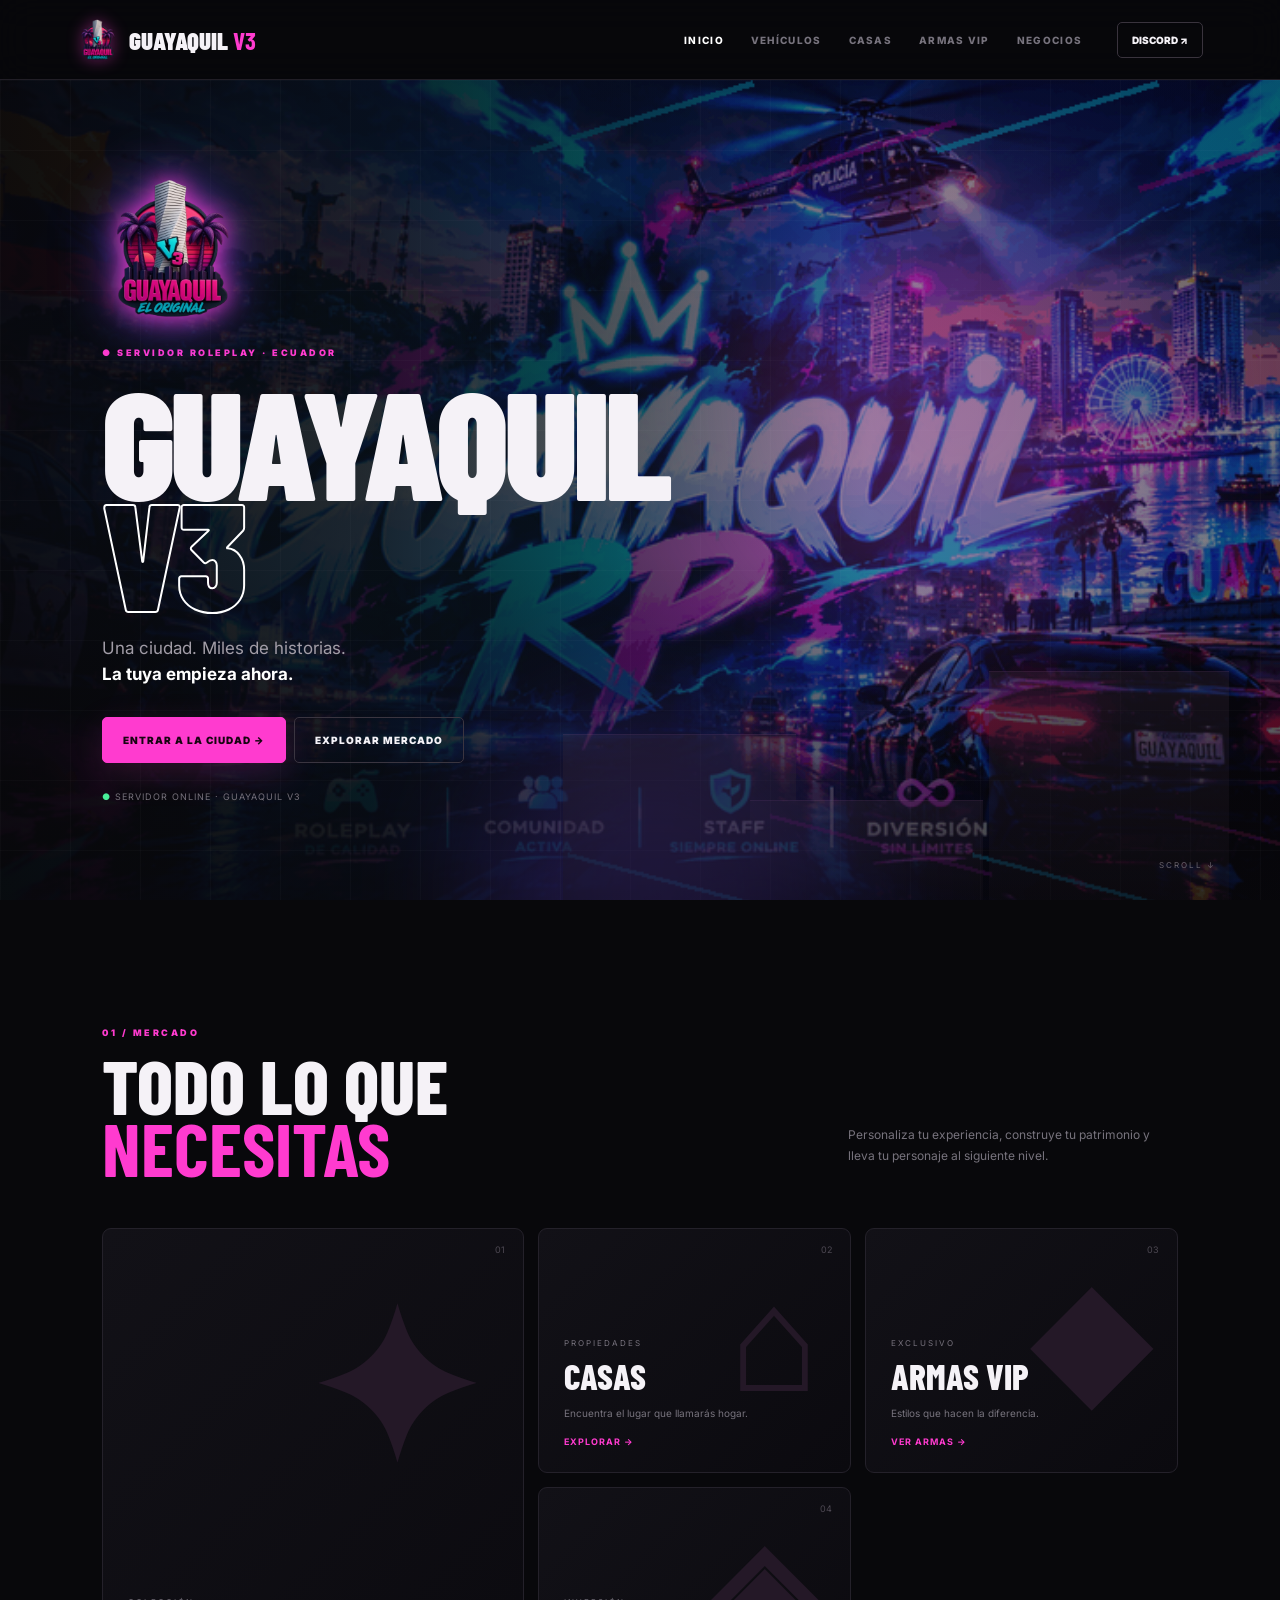
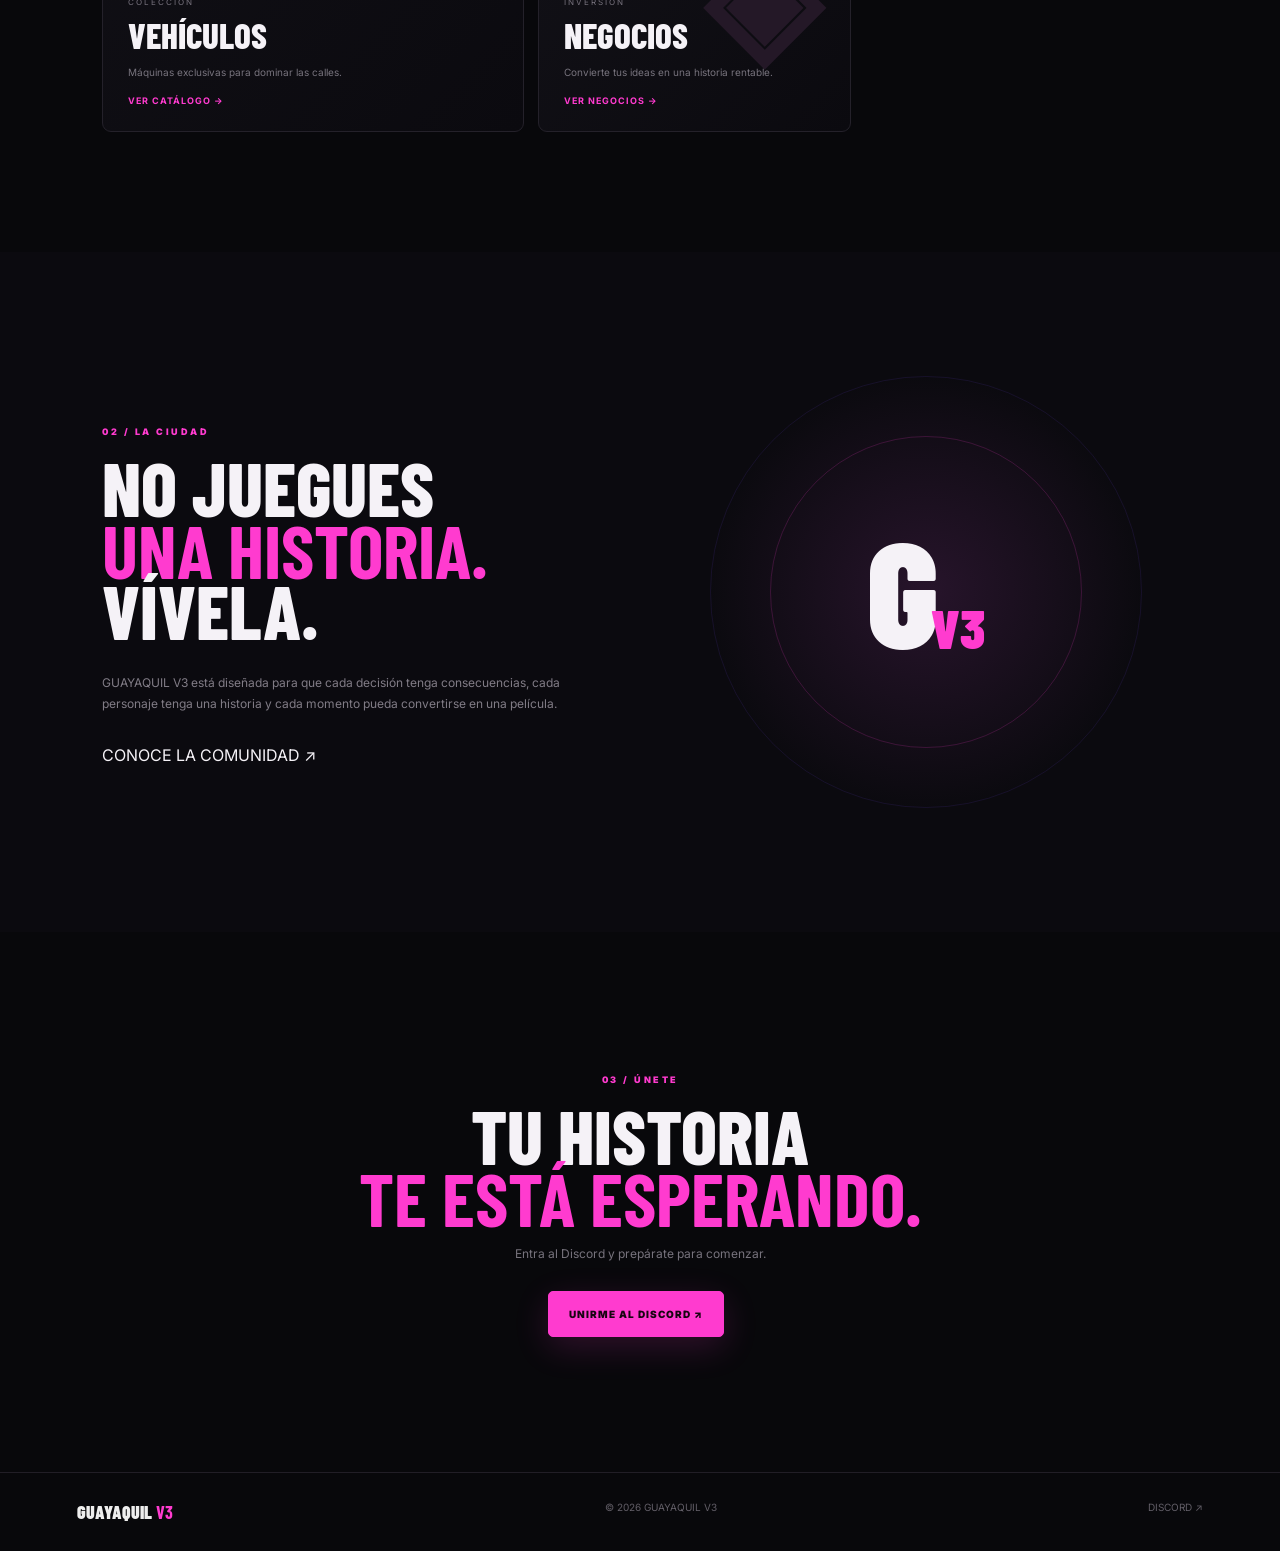
==== commit a2a4751a: "Add files via upload" ====
--- a/index.html
+++ b/index.html
@@ -1,11 +1,11 @@
 <!doctype html><html lang="es"><head><meta charset="utf-8"><meta name="viewport" content="width=device-width,initial-scale=1"><title>GUAYAQUIL V3 — Tu historia comienza aquí</title><link rel="stylesheet" href="css/style.css"></head><body>
-<header class="nav"><a class="logo" href="index.html"><img src="assets/guayaquilv3logo.png" alt="Logo GUAYAQUIL V3"><span>GUAYAQUIL <b>V3</b></span></a><nav><a class="active" href="index.html">INICIO</a><a href="vehiculos.html">VEHÍCULOS</a><a href="casas.html">CASAS</a><a href="armas-vip.html">ARMAS VIP</a><a href="negocios.html">NEGOCIOS</a></nav><a class="discord" href="https://discord.gg/wcqVMVRjY" target="_blank">DISCORD ↗</a></header>
-<section class="hero"><img class="heroBanner" src="assets/guayaquil-rp-banner.gif" alt="" aria-hidden="true"><div class="grid"></div><div class="orb o1"></div><div class="orb o2"></div><div class="city"><i></i><i></i><i></i></div><div class="heroText"><img class="heroLogo" src="assets/guayaquilv3logo.png" alt="Logo oficial de GUAYAQUIL V3"><small>● SERVIDOR ROLEPLAY · ECUADOR</small><h1>GUAYAQUIL<br><em>V3</em></h1><p>Una ciudad. Miles de historias.<br><strong>La tuya empieza ahora.</strong></p><div><a class="btn pink" href="https://discord.gg/wcqVMVRjY" target="_blank">ENTRAR A LA CIUDAD →</a><a class="btn" href="#mercado">EXPLORAR MERCADO</a></div><label>● SERVIDOR ONLINE · GUAYAQUIL V3</label></div><span class="scroll">SCROLL ↓</span></section>
+<header class="nav"><a class="logo" href="index.html"><img src="assets/guayaquilv3logo.png" alt="Logo GUAYAQUIL V3"><span>GUAYAQUIL <b>V3</b></span></a><nav><a class="active" href="index.html">INICIO</a><a href="vehiculos.html">VEHÍCULOS</a><a href="casas.html">CASAS</a><a href="armas-vip.html">ARMAS VIP</a><a href="negocios.html">NEGOCIOS</a></nav><a class="discord" href="https://discord.gg/Q2Tde4Y6R" target="_blank">DISCORD ↗</a></header>
+<section class="hero"><img class="heroBanner" src="assets/guayaquil-rp-banner.gif" alt="" aria-hidden="true"><div class="grid"></div><div class="orb o1"></div><div class="orb o2"></div><div class="city"><i></i><i></i><i></i></div><div class="heroText"><img class="heroLogo" src="assets/guayaquilv3logo.png" alt="Logo oficial de GUAYAQUIL V3"><small>● SERVIDOR ROLEPLAY · ECUADOR</small><h1>GUAYAQUIL<br><em>V3</em></h1><p>Una ciudad. Miles de historias.<br><strong>La tuya empieza ahora.</strong></p><div><a class="btn pink" href="https://discord.gg/Q2Tde4Y6R" target="_blank">ENTRAR A LA CIUDAD →</a><a class="btn" href="#mercado">EXPLORAR MERCADO</a></div><label>● SERVIDOR ONLINE · GUAYAQUIL V3</label></div><span class="scroll">SCROLL ↓</span></section>
 <section class="market" id="mercado"><small>01 / MERCADO</small><div class="title"><h2>TODO LO QUE<br><b>NECESITAS</b></h2><p>Personaliza tu experiencia, construye tu patrimonio y lleva tu personaje al siguiente nivel.</p></div><div class="cards">
 <a class="card big" href="vehiculos.html"><span>01</span><i>✦</i><div><small>COLECCIÓN</small><h3>VEHÍCULOS</h3><p>Máquinas exclusivas para dominar las calles.</p><b>VER CATÁLOGO →</b></div></a>
 <a class="card" href="casas.html"><span>02</span><i>⌂</i><div><small>PROPIEDADES</small><h3>CASAS</h3><p>Encuentra el lugar que llamarás hogar.</p><b>EXPLORAR →</b></div></a>
 <a class="card" href="armas-vip.html"><span>03</span><i>◆</i><div><small>EXCLUSIVO</small><h3>ARMAS VIP</h3><p>Estilos que hacen la diferencia.</p><b>VER ARMAS →</b></div></a>
 <a class="card" href="negocios.html"><span>04</span><i>◈</i><div><small>INVERSIÓN</small><h3>NEGOCIOS</h3><p>Convierte tus ideas en una historia rentable.</p><b>VER NEGOCIOS →</b></div></a></div></section>
-<section class="story"><div><small>02 / LA CIUDAD</small><h2>NO JUEGUES<br><b>UNA HISTORIA.</b><br>VÍVELA.</h2><p>GUAYAQUIL V3 está diseñada para que cada decisión tenga consecuencias, cada personaje tenga una historia y cada momento pueda convertirse en una película.</p><a href="https://discord.gg/wcqVMVRjY" target="_blank">CONOCE LA COMUNIDAD ↗</a></div><div class="seal"><div>G<span>V3</span></div></div></section>
-<section class="cta"><small>03 / ÚNETE</small><h2>TU HISTORIA<br><b>TE ESTÁ ESPERANDO.</b></h2><p>Entra al Discord y prepárate para comenzar.</p><a class="btn pink" href="https://discord.gg/wcqVMVRjY" target="_blank">UNIRME AL DISCORD ↗</a></section>
+<section class="story"><div><small>02 / LA CIUDAD</small><h2>NO JUEGUES<br><b>UNA HISTORIA.</b><br>VÍVELA.</h2><p>GUAYAQUIL V3 está diseñada para que cada decisión tenga consecuencias, cada personaje tenga una historia y cada momento pueda convertirse en una película.</p><a href="https://discord.gg/Q2Tde4Y6R" target="_blank">CONOCE LA COMUNIDAD ↗</a></div><div class="seal"><div>G<span>V3</span></div></div></section>
+<section class="cta"><small>03 / ÚNETE</small><h2>TU HISTORIA<br><b>TE ESTÁ ESPERANDO.</b></h2><p>Entra al Discord y prepárate para comenzar.</p><a class="btn pink" href="https://discord.gg/Q2Tde4Y6R" target="_blank">UNIRME AL DISCORD ↗</a></section>
 <footer><strong>GUAYAQUIL <b>V3</b></strong><span>© 2026 GUAYAQUIL V3</span><a href="https://discord.gg/Q2Tde4Y6R" target="_blank">DISCORD ↗</a></footer></body></html>
--- a/css/style.css
+++ b/css/style.css
@@ -15,3 +15,13 @@
 
 @keyframes logoFloat{0%,100%{transform:translateY(0)}50%{transform:translateY(-6px)}}
 @media(max-width:600px){.heroLogo{width:72px;height:72px;margin-bottom:12px}.logo img{width:29px;height:29px}.logo{font-size:21px}}
+
+
+/* FIX: logo oficial visible y por encima del fondo animado */
+.nav .logo{position:relative;z-index:30;display:flex;align-items:center;gap:10px}
+.nav .logo img{display:block!important;width:42px!important;height:42px!important;object-fit:contain!important;opacity:1!important;visibility:visible!important}
+.hero .heroLogo{display:block!important;position:relative;z-index:5;width:142px!important;height:142px!important;max-width:35vw;object-fit:contain!important;opacity:1!important;visibility:visible!important;margin:0 0 20px!important;filter:drop-shadow(0 0 12px rgba(255,59,207,.95)) drop-shadow(0 0 28px rgba(117,76,255,.65))!important;animation:logoFloat 4s ease-in-out infinite!important}
+.heroText{position:relative;z-index:5}
+.hero::after{z-index:1}
+.heroBanner{z-index:0}
+@media(max-width:600px){.hero .heroLogo{width:108px!important;height:108px!important;margin-bottom:14px!important}.hero h1{margin-top:18px}}
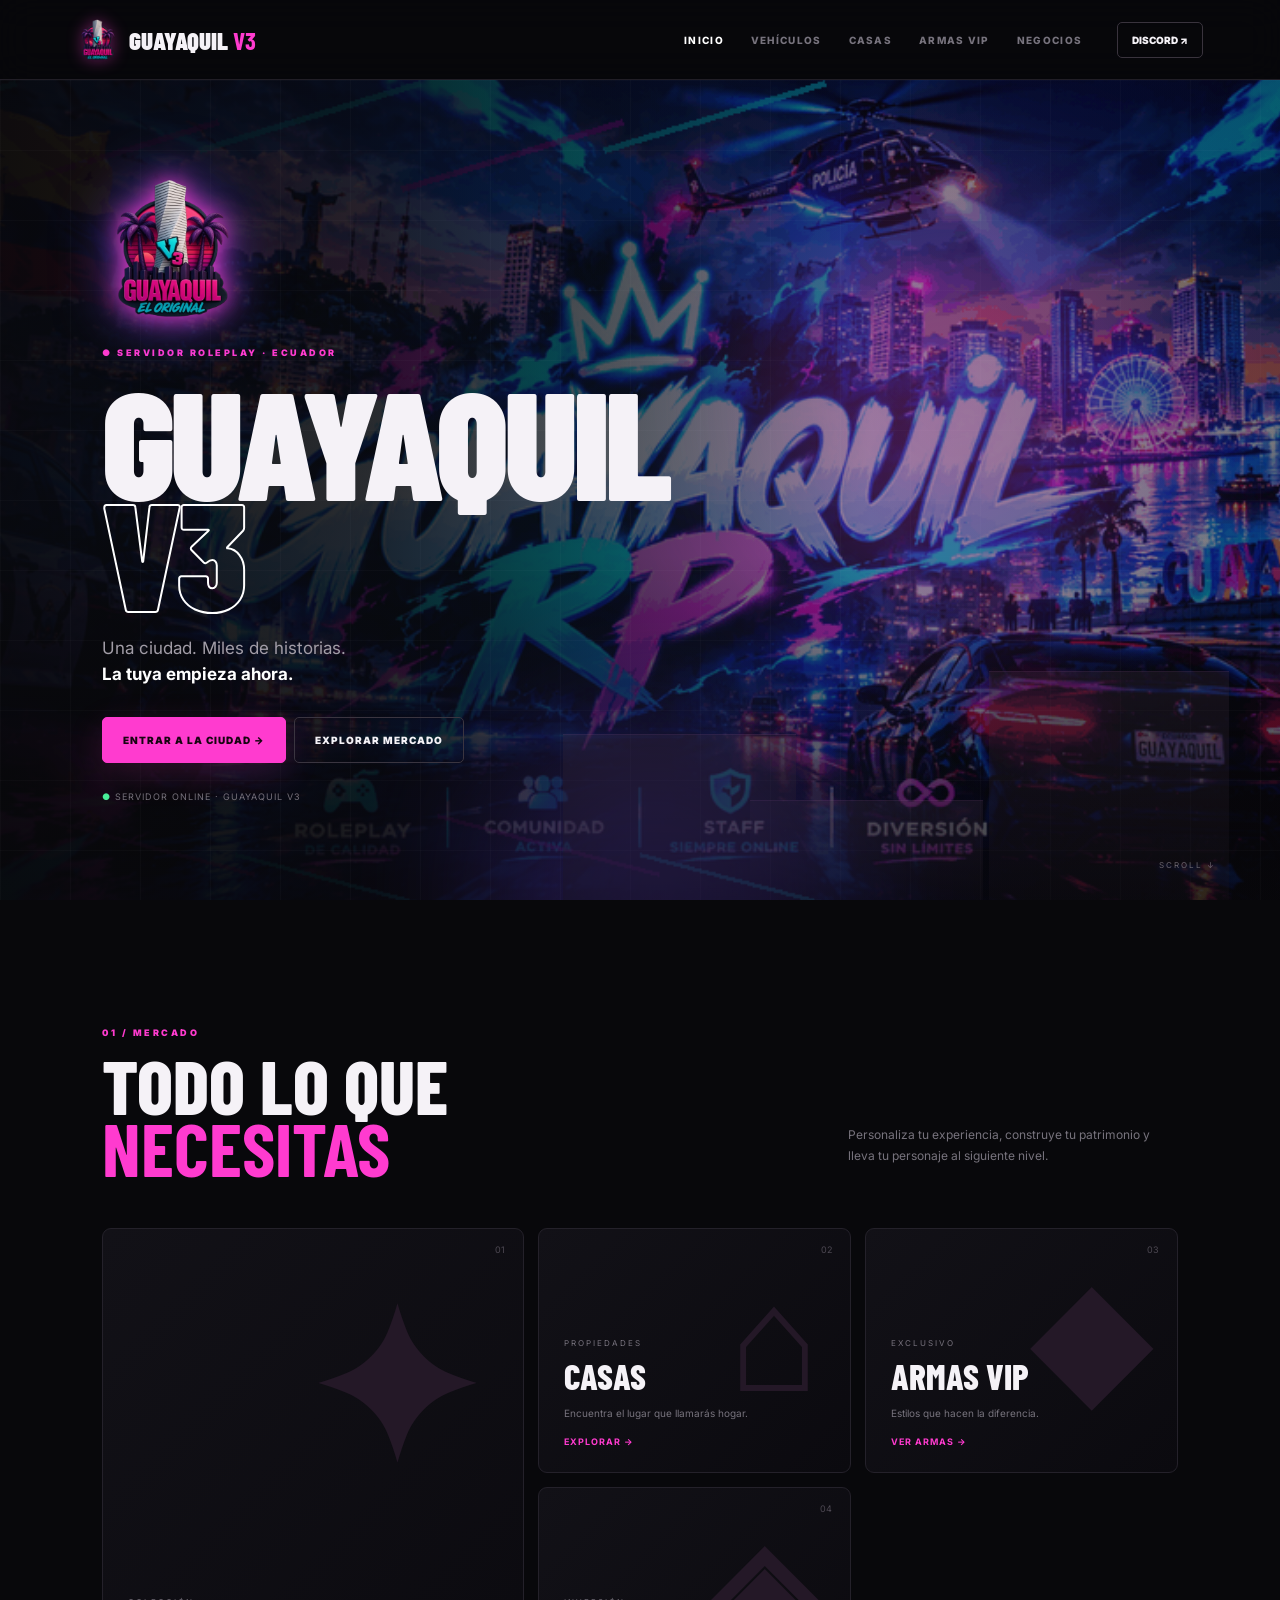
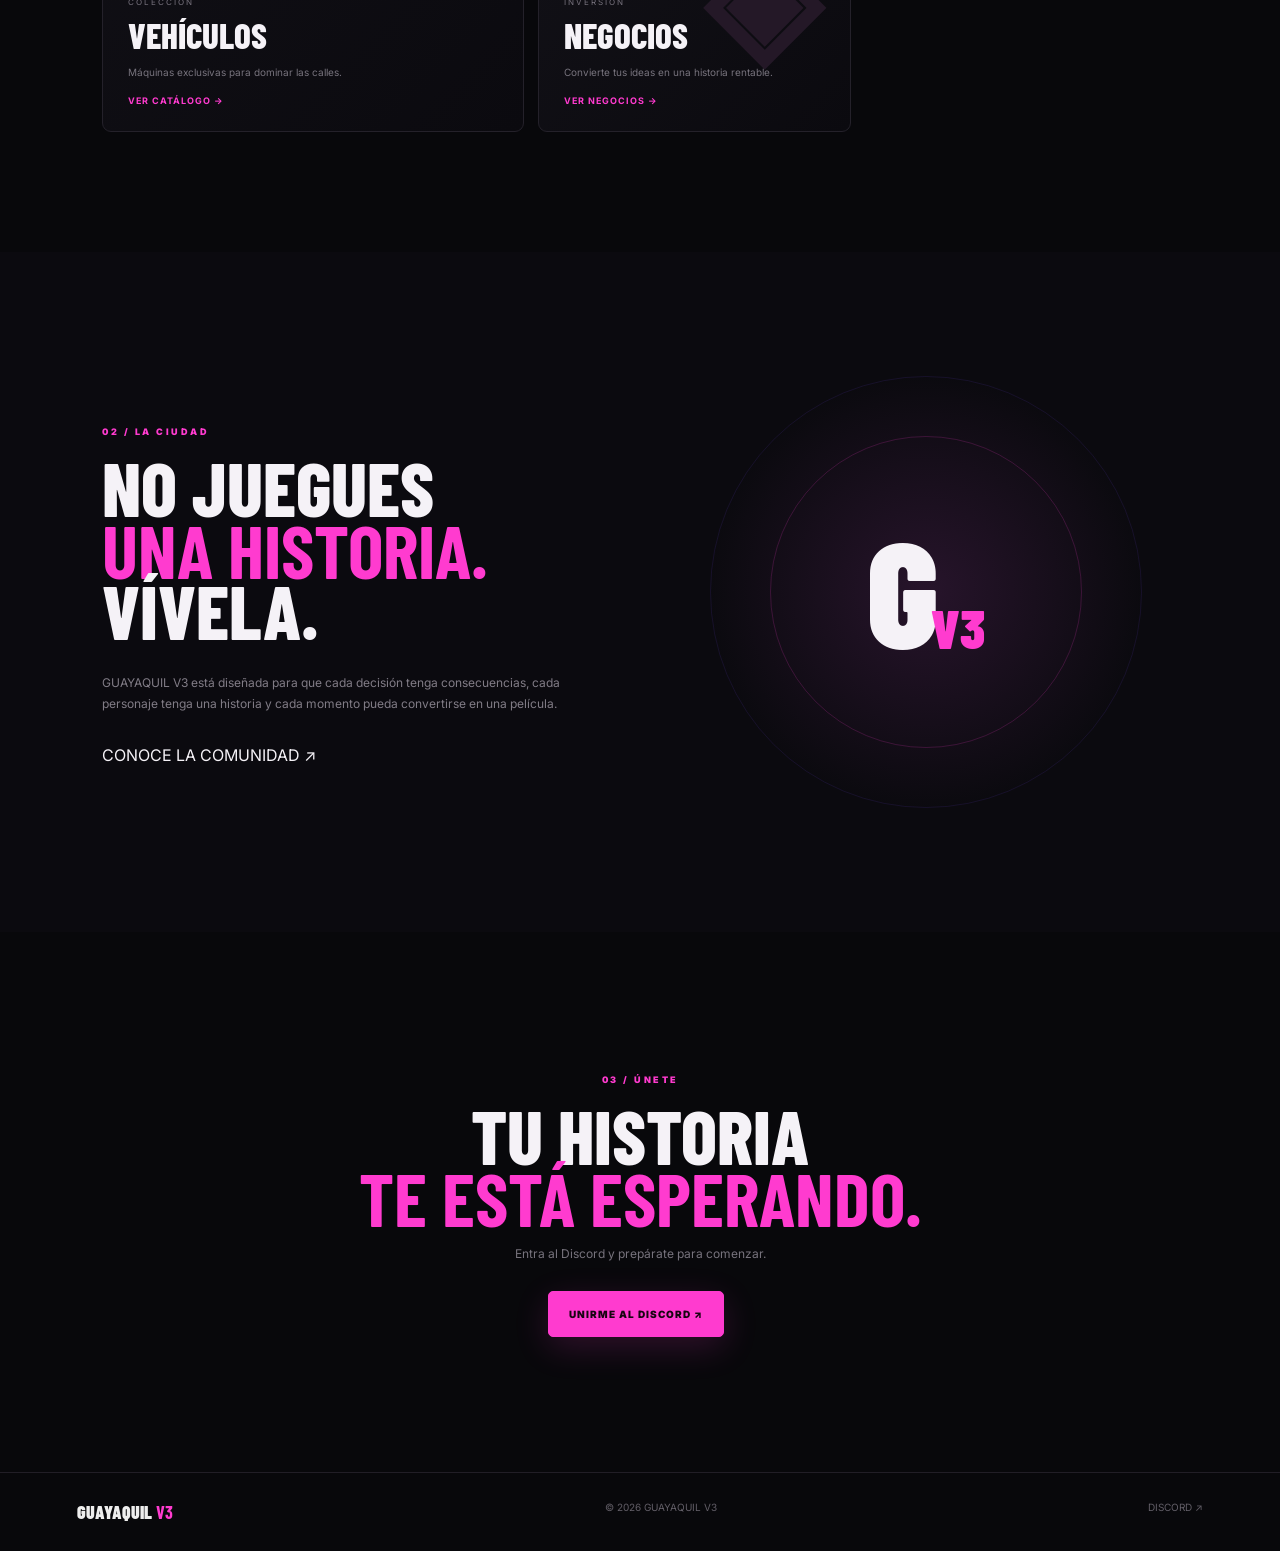
==== commit 621d5b4d: "Add files via upload" ====
--- a/index.html
+++ b/index.html
@@ -8,4 +8,4 @@
 <a class="card" href="negocios.html"><span>04</span><i>◈</i><div><small>INVERSIÓN</small><h3>NEGOCIOS</h3><p>Convierte tus ideas en una historia rentable.</p><b>VER NEGOCIOS →</b></div></a></div></section>
 <section class="story"><div><small>02 / LA CIUDAD</small><h2>NO JUEGUES<br><b>UNA HISTORIA.</b><br>VÍVELA.</h2><p>GUAYAQUIL V3 está diseñada para que cada decisión tenga consecuencias, cada personaje tenga una historia y cada momento pueda convertirse en una película.</p><a href="https://discord.gg/Q2Tde4Y6R" target="_blank">CONOCE LA COMUNIDAD ↗</a></div><div class="seal"><div>G<span>V3</span></div></div></section>
 <section class="cta"><small>03 / ÚNETE</small><h2>TU HISTORIA<br><b>TE ESTÁ ESPERANDO.</b></h2><p>Entra al Discord y prepárate para comenzar.</p><a class="btn pink" href="https://discord.gg/Q2Tde4Y6R" target="_blank">UNIRME AL DISCORD ↗</a></section>
-<footer><strong>GUAYAQUIL <b>V3</b></strong><span>© 2026 GUAYAQUIL V3</span><a href="https://discord.gg/Q2Tde4Y6R" target="_blank">DISCORD ↗</a></footer></body></html>+<footer><strong>GUAYAQUIL <b>V3</b></strong><span>© 2026 GUAYAQUIL V3</span><a href="https://discord.gg/Q3uebXbKu" target="_blank">DISCORD ↗</a></footer></body></html>
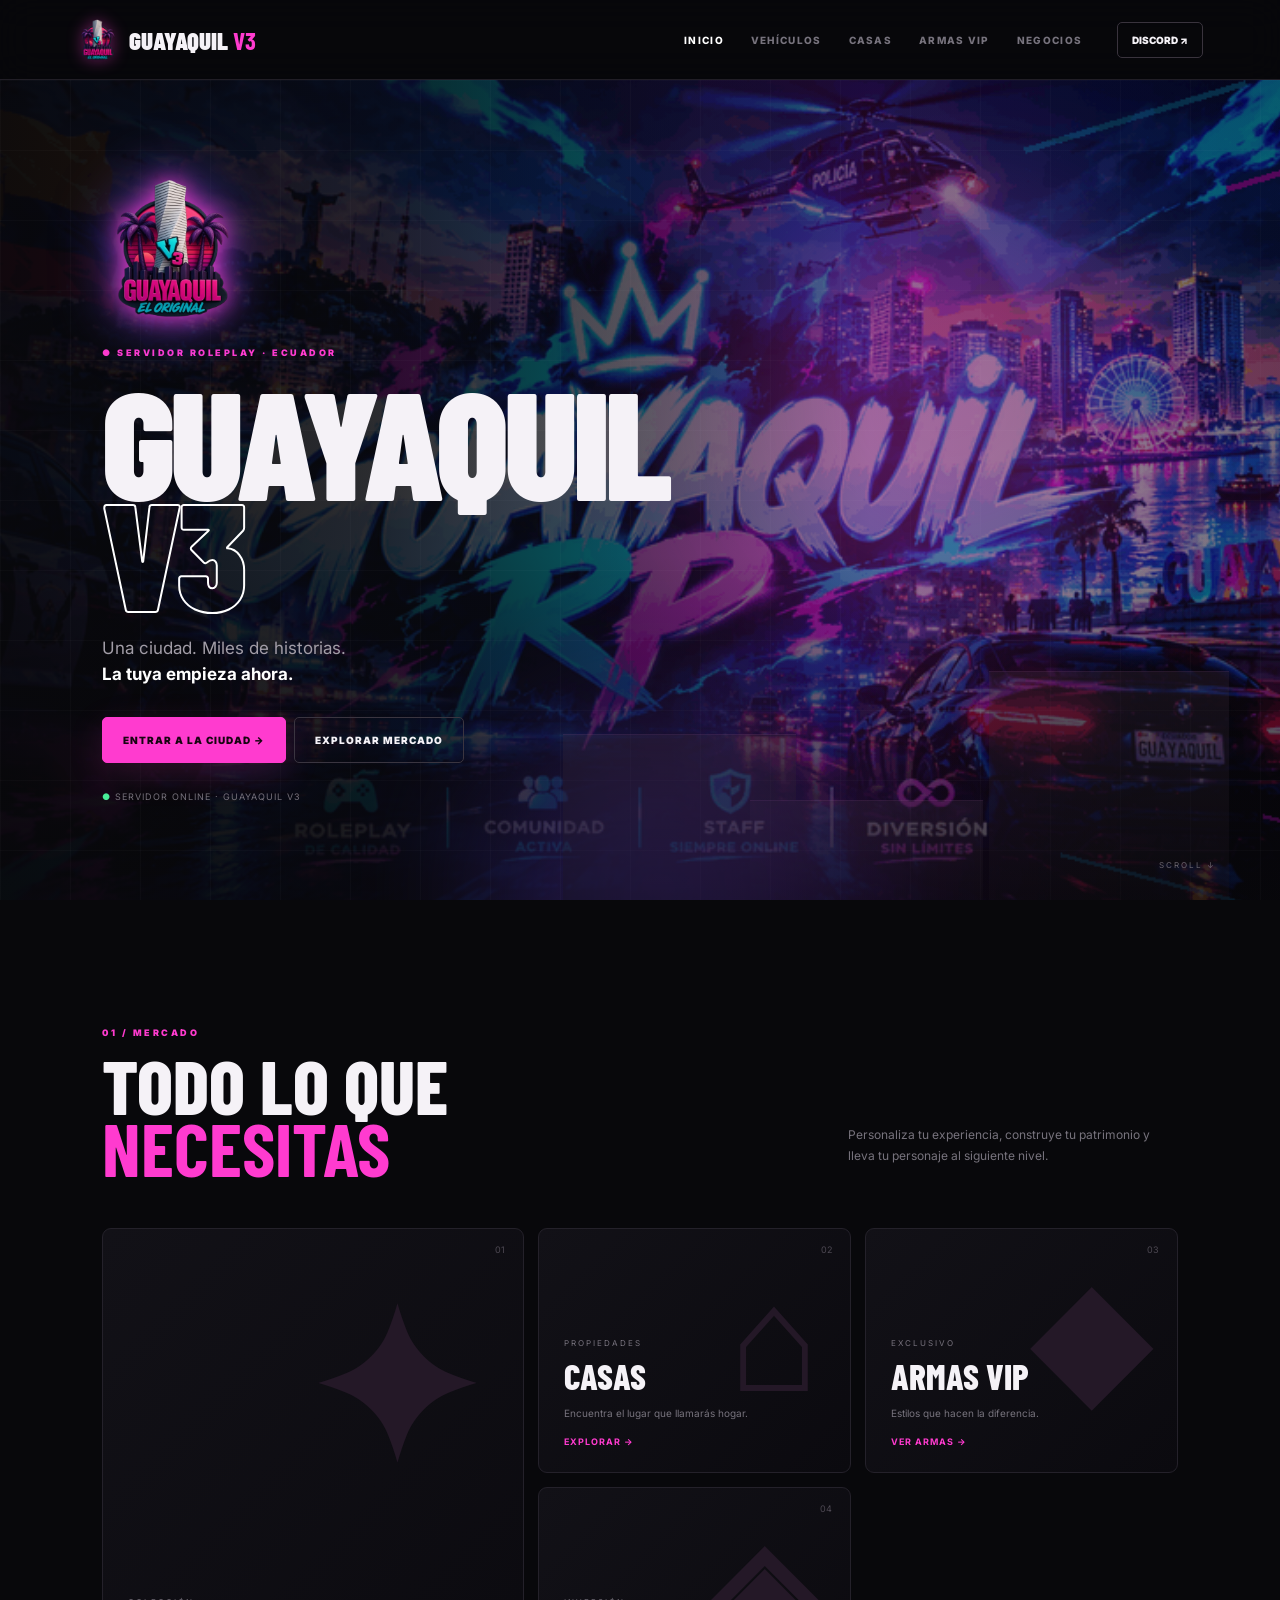
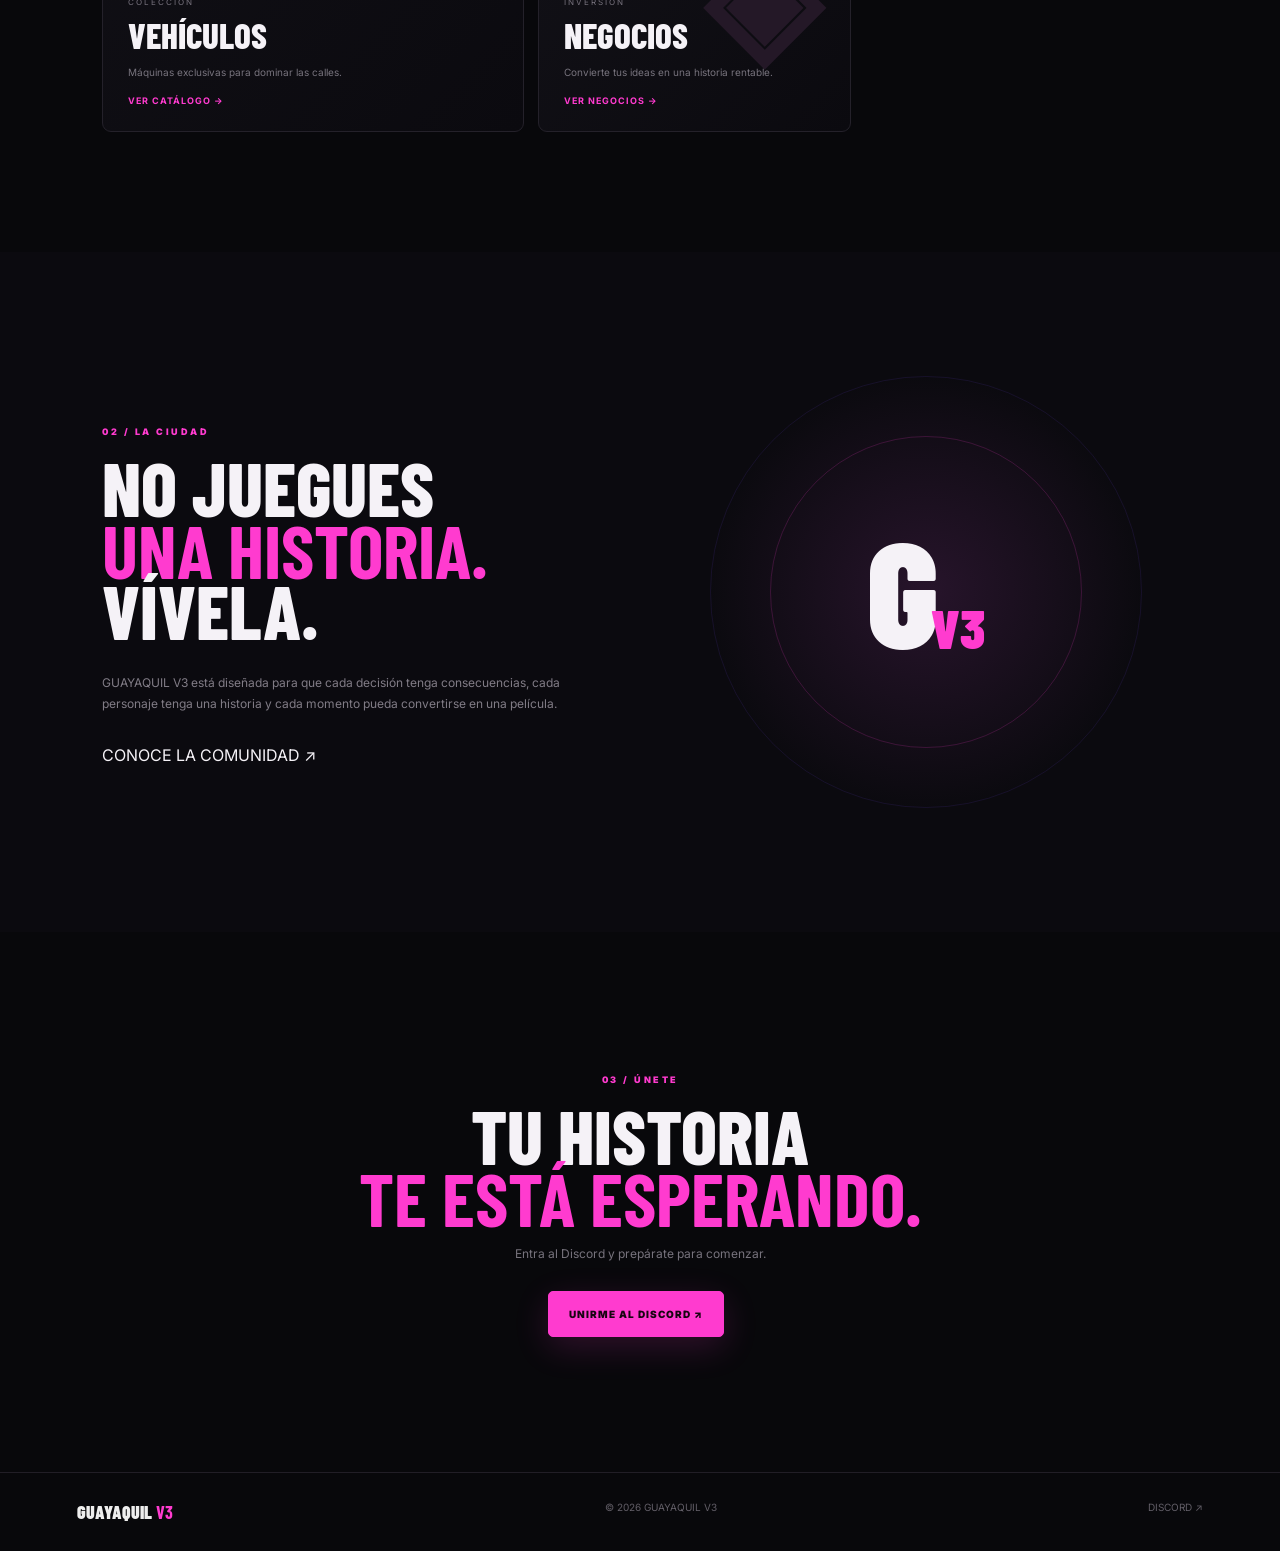
==== commit 2b66ee2d: "Add files via upload" ====
--- a/index.html
+++ b/index.html
@@ -1,11 +1,11 @@
 <!doctype html><html lang="es"><head><meta charset="utf-8"><meta name="viewport" content="width=device-width,initial-scale=1"><title>GUAYAQUIL V3 — Tu historia comienza aquí</title><link rel="stylesheet" href="css/style.css"></head><body>
-<header class="nav"><a class="logo" href="index.html"><img src="assets/guayaquilv3logo.png" alt="Logo GUAYAQUIL V3"><span>GUAYAQUIL <b>V3</b></span></a><nav><a class="active" href="index.html">INICIO</a><a href="vehiculos.html">VEHÍCULOS</a><a href="casas.html">CASAS</a><a href="armas-vip.html">ARMAS VIP</a><a href="negocios.html">NEGOCIOS</a></nav><a class="discord" href="https://discord.gg/Q2Tde4Y6R" target="_blank">DISCORD ↗</a></header>
-<section class="hero"><img class="heroBanner" src="assets/guayaquil-rp-banner.gif" alt="" aria-hidden="true"><div class="grid"></div><div class="orb o1"></div><div class="orb o2"></div><div class="city"><i></i><i></i><i></i></div><div class="heroText"><img class="heroLogo" src="assets/guayaquilv3logo.png" alt="Logo oficial de GUAYAQUIL V3"><small>● SERVIDOR ROLEPLAY · ECUADOR</small><h1>GUAYAQUIL<br><em>V3</em></h1><p>Una ciudad. Miles de historias.<br><strong>La tuya empieza ahora.</strong></p><div><a class="btn pink" href="https://discord.gg/Q2Tde4Y6R" target="_blank">ENTRAR A LA CIUDAD →</a><a class="btn" href="#mercado">EXPLORAR MERCADO</a></div><label>● SERVIDOR ONLINE · GUAYAQUIL V3</label></div><span class="scroll">SCROLL ↓</span></section>
+<header class="nav"><a class="logo" href="index.html"><img src="assets/guayaquilv3logo.png" alt="Logo GUAYAQUIL V3"><span>GUAYAQUIL <b>V3</b></span></a><nav><a class="active" href="index.html">INICIO</a><a href="vehiculos.html">VEHÍCULOS</a><a href="casas.html">CASAS</a><a href="armas-vip.html">ARMAS VIP</a><a href="negocios.html">NEGOCIOS</a></nav><a class="discord" href="https://discord.gg/Q3uebXbKu" target="_blank">DISCORD ↗</a></header>
+<section class="hero"><img class="heroBanner" src="assets/guayaquil-rp-banner.gif" alt="" aria-hidden="true"><div class="grid"></div><div class="orb o1"></div><div class="orb o2"></div><div class="city"><i></i><i></i><i></i></div><div class="heroText"><img class="heroLogo" src="assets/guayaquilv3logo.png" alt="Logo oficial de GUAYAQUIL V3"><small>● SERVIDOR ROLEPLAY · ECUADOR</small><h1>GUAYAQUIL<br><em>V3</em></h1><p>Una ciudad. Miles de historias.<br><strong>La tuya empieza ahora.</strong></p><div><a class="btn pink" href="https://cfx.re/join/gaa9gjq" target="_blank">ENTRAR A LA CIUDAD →</a><a class="btn" href="#mercado">EXPLORAR MERCADO</a></div><label>● SERVIDOR ONLINE · GUAYAQUIL V3</label></div><span class="scroll">SCROLL ↓</span></section>
 <section class="market" id="mercado"><small>01 / MERCADO</small><div class="title"><h2>TODO LO QUE<br><b>NECESITAS</b></h2><p>Personaliza tu experiencia, construye tu patrimonio y lleva tu personaje al siguiente nivel.</p></div><div class="cards">
 <a class="card big" href="vehiculos.html"><span>01</span><i>✦</i><div><small>COLECCIÓN</small><h3>VEHÍCULOS</h3><p>Máquinas exclusivas para dominar las calles.</p><b>VER CATÁLOGO →</b></div></a>
 <a class="card" href="casas.html"><span>02</span><i>⌂</i><div><small>PROPIEDADES</small><h3>CASAS</h3><p>Encuentra el lugar que llamarás hogar.</p><b>EXPLORAR →</b></div></a>
 <a class="card" href="armas-vip.html"><span>03</span><i>◆</i><div><small>EXCLUSIVO</small><h3>ARMAS VIP</h3><p>Estilos que hacen la diferencia.</p><b>VER ARMAS →</b></div></a>
 <a class="card" href="negocios.html"><span>04</span><i>◈</i><div><small>INVERSIÓN</small><h3>NEGOCIOS</h3><p>Convierte tus ideas en una historia rentable.</p><b>VER NEGOCIOS →</b></div></a></div></section>
-<section class="story"><div><small>02 / LA CIUDAD</small><h2>NO JUEGUES<br><b>UNA HISTORIA.</b><br>VÍVELA.</h2><p>GUAYAQUIL V3 está diseñada para que cada decisión tenga consecuencias, cada personaje tenga una historia y cada momento pueda convertirse en una película.</p><a href="https://discord.gg/Q2Tde4Y6R" target="_blank">CONOCE LA COMUNIDAD ↗</a></div><div class="seal"><div>G<span>V3</span></div></div></section>
-<section class="cta"><small>03 / ÚNETE</small><h2>TU HISTORIA<br><b>TE ESTÁ ESPERANDO.</b></h2><p>Entra al Discord y prepárate para comenzar.</p><a class="btn pink" href="https://discord.gg/Q2Tde4Y6R" target="_blank">UNIRME AL DISCORD ↗</a></section>
+<section class="story"><div><small>02 / LA CIUDAD</small><h2>NO JUEGUES<br><b>UNA HISTORIA.</b><br>VÍVELA.</h2><p>GUAYAQUIL V3 está diseñada para que cada decisión tenga consecuencias, cada personaje tenga una historia y cada momento pueda convertirse en una película.</p><a href="https://discord.gg/Q3uebXbKu" target="_blank">CONOCE LA COMUNIDAD ↗</a></div><div class="seal"><div>G<span>V3</span></div></div></section>
+<section class="cta"><small>03 / ÚNETE</small><h2>TU HISTORIA<br><b>TE ESTÁ ESPERANDO.</b></h2><p>Entra al Discord y prepárate para comenzar.</p><a class="btn pink" href="https://discord.gg/Q3uebXbKu" target="_blank">UNIRME AL DISCORD ↗</a></section>
 <footer><strong>GUAYAQUIL <b>V3</b></strong><span>© 2026 GUAYAQUIL V3</span><a href="https://discord.gg/Q3uebXbKu" target="_blank">DISCORD ↗</a></footer></body></html>
